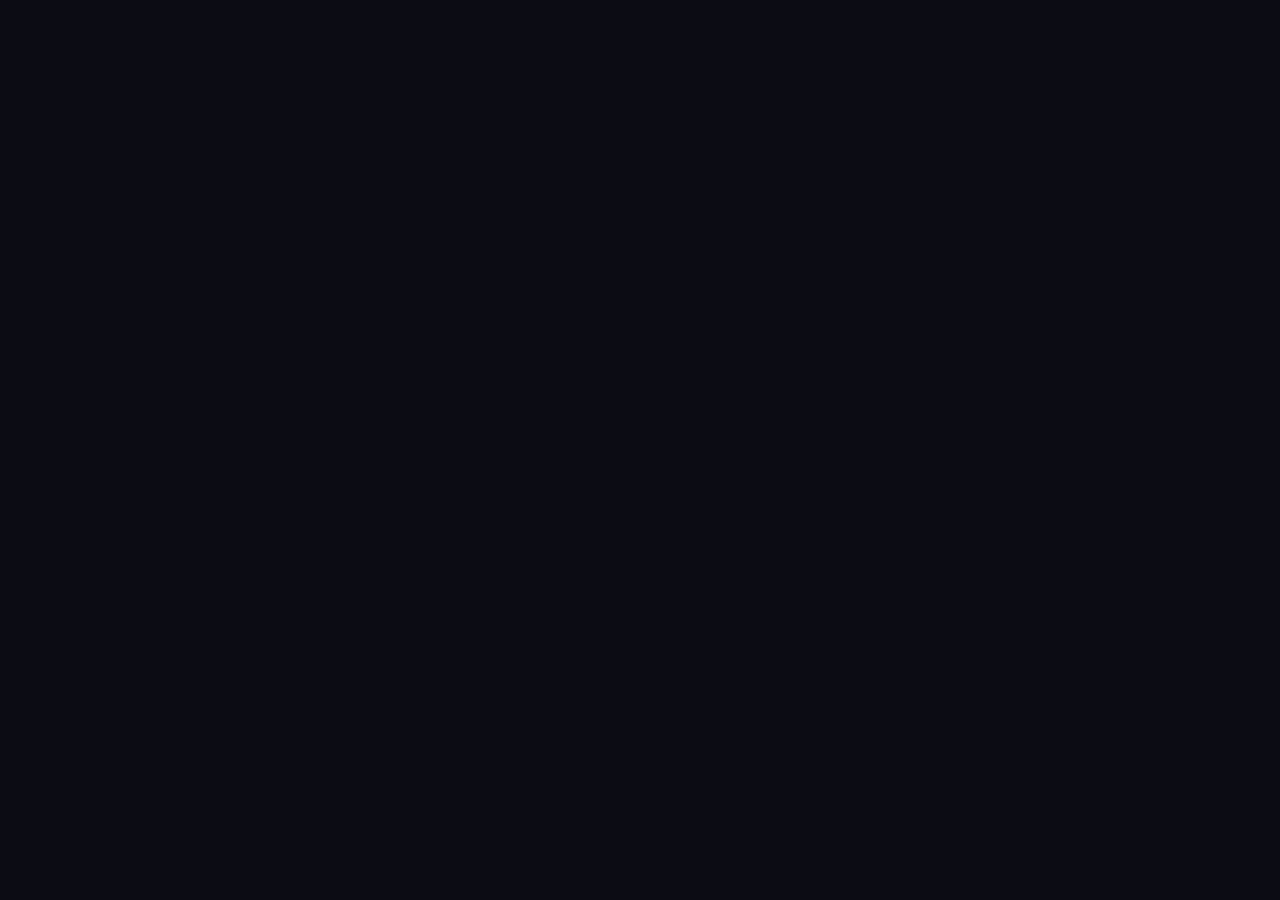
==== index.html @ c4c5adbf "update files on issue 1" ====
<!DOCTYPE html>
<html lang="en">
<head>
    <meta charset="UTF-8">
    <meta name="viewport" content="width=device-width, initial-scale=1.0">
    <link rel="stylesheet" href="styling.css">
    <link rel="stylesheet" href="https://cdnjs.cloudflare.com/ajax/libs/font-awesome/5.15.3/css/all.min.css">
    <link href="https://fonts.googleapis.com/css2?family=Playfair+Display:wght@600;700&family=Inter:wght@400;500;600&display=swap" rel="stylesheet">
    <title>Raghad Alluqmani — Home</title>
    <script src="js/nav.js" defer></script>
</head>

<body>
    <div class="transition">
      <div class="transition-row row-1">
        <div class="block"></div>
        <div class="block"></div>
        <div class="block"></div>
        <div class="block"></div>
        <div class="block"></div>
      </div>
      <div class="transition-row row-2">
        <div class="block"></div>
        <div class="block"></div>
        <div class="block"></div>
        <div class="block"></div>
        <div class="block"></div>
      </div>
    </div>

    <nav class="navbar1">
      <div class="container">
        <a href="index.html" class="brand">Raghad<span>.</span></a>

        <ul class="nav-menu1">
          <li><a class="nav-link active" href="index.html">Home</a></li>
          <li><a class="nav-link" href="About_me.html">About me</a></li>
          <li><a class="nav-link" href="Projects.html">Projects</a></li>
          <li><a class="nav-link" href="skills.html">Skills</a></li>
          <li>
            <a class="btn-nav-resume" href="back-up_files/acdemic_cv.pdf" target="_blank" rel="noopener">
              Resume <i class="fas fa-arrow-right"></i>
            </a>
          </li>
        </ul>

        <button class="hamburger" aria-label="Toggle menu">
          <span class="bar"></span><span class="bar"></span><span class="bar"></span>
        </button>
      </div>
    </nav>

    <div>
      <div class="wrapper2">
        <div class="left-half"></div>
        <div class="right-half"></div>
      </div>

      <main>
        <section class="header-container">
          <div class="content-text">
            <h1>Computer Scientist</h1>
            <h2>Raghad Alluqmani</h2>
            <p>
            Ambitious computer science student entering the tech world like it's a strategy game I plan to win.
  Glitches are the enemies I quietly eliminate for invisible achievement points.
            </p>
          </div>
          <a href="https://www.linkedin.com/in/raghad-alqmani-062a86299/"
             class="btn btn-secondary" target="_blank" rel="noopener">
            <i class="fab fa-linkedin-in"></i> Connect With Me on LinkedIn
          </a>
        </section>
      </main>
    </div>

    <script src="https://cdnjs.cloudflare.com/ajax/libs/gsap/3.12.5/gsap.min.js" defer></script>
    <script src="js/transition.js" defer></script>
    <script src="js/projects-slider.js" defer></script>
    <script src="js/effects.js" defer></script>
</body>
</html>
---- styling.css ----
/* ==================================================================
   styling.css – Complete Redesign
   Dark theme · Amber accent · Minimalist · Fully responsive
   ================================================================== */

/* ========== CSS Variables ========== */
:root {
  /* Dark palette */
  --bg-primary: #0c0c14;
  --bg-secondary: #14141f;
  --bg-elevated: #1c1c2e;
  --bg-card: #181825;

  /* Text */
  --text-primary: #f1f5f9;
  --text-secondary: #94a3b8;
  --text-muted: #64748b;

  /* Amber accent */
  --accent: #f59e0b;
  --accent-hover: #fbbf24;
  --accent-muted: rgba(245, 158, 11, 0.1);
  --accent-glow: rgba(245, 158, 11, 0.25);

  /* Borders */
  --border: rgba(255, 255, 255, 0.06);
  --border-hover: rgba(255, 255, 255, 0.12);

  /* Shadows */
  --shadow-sm: 0 1px 2px rgba(0, 0, 0, 0.5);
  --shadow: 0 4px 12px rgba(0, 0, 0, 0.4);
  --shadow-lg: 0 8px 32px rgba(0, 0, 0, 0.6);

  /* Radii */
  --radius: 8px;
  --radius-lg: 16px;
  --radius-full: 9999px;

  /* Typography */
  --font-body: 'Inter', system-ui, -apple-system, sans-serif;
  --font-heading: 'Playfair Display', serif;
  --font-mono: 'JetBrains Mono', 'Fira Code', monospace;

  /* Transitions */
  --ease: cubic-bezier(0.4, 0, 0.2, 1);
  --transition: 0.2s var(--ease);
  --transition-slow: 0.4s var(--ease);
}

/* ========== Reset & Base ========== */
*,
*::before,
*::after {
  margin: 0;
  padding: 0;
  box-sizing: border-box;
}

html {
  font-size: 16px;
  scroll-behavior: smooth;
  -webkit-text-size-adjust: 100%;
}

body {
  font-family: var(--font-body);
  background: var(--bg-primary);
  color: var(--text-primary);
  line-height: 1.7;
  min-height: 100vh;
  overflow-x: hidden;
  -webkit-font-smoothing: antialiased;
  -moz-osx-font-smoothing: grayscale;
}

img {
  max-width: 100%;
  height: auto;
  display: block;
}

a {
  text-decoration: none;
  color: inherit;
  transition: color var(--transition);
}

ul {
  list-style: none;
  padding: 0;
  margin: 0;
}

/* Selection */
::selection {
  background: var(--accent-muted);
  color: var(--accent);
}

/* ========== Typography ========== */
h1, h2, h3, h4, h5, h6 {
  font-family: var(--font-heading);
  color: var(--text-primary);
  letter-spacing: -0.02em;
  line-height: 1.25;
}

h1 { font-size: clamp(2rem, 5vw, 3.5rem); }
h2 { font-size: clamp(1.5rem, 3.5vw, 2.5rem); }
h3 { font-size: clamp(1.125rem, 2vw, 1.5rem); }

p {
  color: var(--text-secondary);
  margin-bottom: 1rem;
}

/* ========== Container ========== */
.container {
  width: 100%;
  max-width: 1200px;
  margin: 0 auto;
  padding: 0 1.5rem;
}

/* ========== Navbar ========== */
.navbar1 {
  position: sticky;
  top: 0;
  z-index: 1000;
  background: rgba(12, 12, 20, 0.85);
  backdrop-filter: blur(16px) saturate(1.2);
  -webkit-backdrop-filter: blur(16px) saturate(1.2);
  border-bottom: 1px solid var(--border);
  padding: 0;
  height: 64px;
  display: flex;
  align-items: center;
}

.navbar1 .container {
  display: flex;
  align-items: center;
  justify-content: space-between;
  gap: 1rem;
}

/* Brand */
.brand {
  font-family: var(--font-heading);
  font-size: 1.25rem;
  font-weight: 700;
  color: var(--text-primary);
  white-space: nowrap;
  flex-shrink: 0;
}

.brand span {
  color: var(--accent);
}

/* Nav links */
.nav-menu1 {
  display: flex;
  align-items: center;
  gap: 0.25rem;
}

.nav-link {
  font-family: var(--font-body);
  font-size: 0.9rem;
  font-weight: 500;
  color: var(--text-secondary);
  padding: 0.5rem 1rem;
  border-radius: var(--radius);
  transition: color var(--transition), background var(--transition);
  position: relative;
}

.nav-link:hover {
  color: var(--text-primary);
  background: rgba(255, 255, 255, 0.04);
}

.nav-link.active {
  color: var(--accent);
  background: var(--accent-muted);
}

/* Resume button in nav */
.btn-nav-resume {
  margin-left: 0.5rem;
  padding: 0.4rem 1rem;
  font-size: 0.8rem;
  font-weight: 600;
  background: var(--accent);
  color: #0c0c14 !important;
  border-radius: var(--radius-full);
  display: inline-flex;
  align-items: center;
  gap: 0.35rem;
  transition: background var(--transition), transform var(--transition);
}

.btn-nav-resume:hover {
  background: var(--accent-hover);
  transform: translateY(-1px);
}

.btn-nav-resume i {
  font-size: 0.7rem;
}

/* Hamburger */
.hamburger {
  display: none;
  flex-direction: column;
  justify-content: center;
  align-items: center;
  gap: 4px;
  width: 36px;
  height: 36px;
  background: transparent;
  border: 1px solid var(--border);
  border-radius: var(--radius);
  cursor: pointer;
  transition: background var(--transition), border-color var(--transition);
  flex-shrink: 0;
}

.hamburger:hover {
  background: rgba(255, 255, 255, 0.04);
  border-color: var(--border-hover);
}

.hamburger .bar {
  width: 18px;
  height: 2px;
  background: var(--text-primary);
  border-radius: 2px;
  transition: transform 0.25s var(--ease), opacity 0.2s var(--ease);
}

/* Hamburger open state */
.hamburger.open .bar:nth-child(1) {
  transform: translateY(6px) rotate(45deg);
}

.hamburger.open .bar:nth-child(2) {
  opacity: 0;
}

.hamburger.open .bar:nth-child(3) {
  transform: translateY(-6px) rotate(-45deg);
}

/* is-transitioning body class (from transition.js) */
body.is-transitioning .navbar1 {
  pointer-events: none;
  opacity: 0.5;
}

/* ========== Buttons ========== */
.btn {
  display: inline-flex;
  align-items: center;
  justify-content: center;
  gap: 0.5rem;
  padding: 0.65rem 1.5rem;
  font-family: var(--font-body);
  font-size: 0.85rem;
  font-weight: 600;
  border: none;
  border-radius: var(--radius);
  cursor: pointer;
  transition: background var(--transition), transform var(--transition), box-shadow var(--transition);
}

.btn:active {
  transform: scale(0.97);
}

.btn-primary {
  background: var(--accent);
  color: #0c0c14;
}

.btn-primary:hover {
  background: var(--accent-hover);
  box-shadow: 0 0 20px var(--accent-glow);
}

.btn-secondary {
  background: var(--bg-elevated);
  color: var(--text-primary);
  border: 1px solid var(--border);
}

.btn-secondary:hover {
  border-color: var(--text-secondary);
  background: var(--bg-card);
  transform: translateY(-2px);
}

.btn-secondary i {
  color: var(--accent);
}

.btn-ghost {
  background: transparent;
  color: var(--text-secondary);
  border: 1px solid var(--border);
}

.btn-ghost:hover {
  color: var(--text-primary);
  border-color: var(--border-hover);
}

/* ========== Hero / Header ========== */
.header-container {
  display: flex;
  flex-direction: column;
  align-items: center;
  justify-content: center;
  min-height: calc(100vh - 64px);
  padding: 4rem 1.5rem;
  text-align: center;
  position: relative;
}

.content-text {
  max-width: 720px;
  margin: 0 auto 2rem;
}

.content-text h1 {
  font-size: clamp(1.1rem, 1.8vw, 1.4rem);
  font-family: var(--font-body);
  font-weight: 500;
  text-transform: uppercase;
  letter-spacing: 0.15em;
  color: var(--accent);
  margin-bottom: 1rem;
}

.content-text h2 {
  font-size: clamp(2.5rem, 6vw, 4.5rem);
  font-family: var(--font-heading);
  line-height: 1.1;
  margin-bottom: 1.5rem;
  color: var(--text-primary);
}

.content-text p {
  font-size: clamp(1rem, 1.5vw, 1.2rem);
  line-height: 1.8;
  color: var(--text-secondary);
  max-width: 600px;
  margin: 0 auto;
}

/* Hero background split */
.wrapper2 {
  position: fixed;
  inset: 0;
  z-index: -1;
  display: flex;
}

/* ========== Wrappers (background helpers) ========== */
.wrapper {
  position: relative;
  width: 100%;
  height: 100vh;
  display: flex;
  justify-content: center;
  align-items: center;
}

.wrapper1 {
  position: fixed;
  inset: 0;
  z-index: -1;
  pointer-events: none;
}

.left-half {
  position: fixed;
  top: 0;
  left: 0;
  width: 50%;
  height: 100vh;
  z-index: -1;
  background: var(--bg-secondary);
}

.right-half {
  position: fixed;
  top: 0;
  right: 0;
  width: 50%;
  height: 100vh;
  z-index: -1;
  background: var(--bg-primary);
}

/* ========== Projects ========== */
.projects-header {
  padding: 2rem 1.5rem 0;
  text-align: center;
}

.projects-header h2 {
  font-family: var(--font-heading);
}

.projects-slider {
  position: relative;
  padding: 2.5rem 3.5rem;
  margin: 0 auto;
  max-width: 1100px;
}

.proj-viewport {
  overflow: hidden;
  -webkit-mask-image: linear-gradient(90deg, transparent 0, #000 48px, #000 calc(100% - 48px), transparent 100%);
  mask-image: linear-gradient(90deg, transparent 0, #000 48px, #000 calc(100% - 48px), transparent 100%);
}

.proj-track {
  display: grid;
  grid-auto-flow: column;
  grid-auto-columns: minmax(320px, 1fr);
  gap: 28px;
  transition: transform 0.4s var(--ease);
  will-change: transform;
}

/* Project card */
.project-card {
  display: flex;
  flex-direction: column;
  border-radius: var(--radius-lg);
  background: var(--bg-card);
  border: 1px solid var(--border);
  overflow: hidden;
  transition: transform var(--transition-slow), border-color var(--transition), box-shadow var(--transition-slow);
}

.project-card:hover {
  transform: translateY(-4px);
  border-color: var(--border-hover);
  box-shadow: var(--shadow-lg);
}

.project-img {
  aspect-ratio: 16 / 9;
  width: 100%;
  background-size: cover;
  background-position: center;
  border-bottom: 1px solid var(--border);
  transition: transform 0.5s var(--ease);
}

.project-card:hover .project-img {
  transform: scale(1.03);
}

.project-content {
  padding: 1.25rem 1.25rem 1.5rem;
  display: flex;
  flex-direction: column;
  gap: 0.5rem;
  flex: 1;
}

.project-content h3 {
  font-family: var(--font-body);
  font-weight: 600;
  font-size: 1.05rem;
  color: var(--text-primary);
  line-height: 1.3;
}

.project-sub {
  color: var(--text-secondary);
  font-size: 0.9rem;
  line-height: 1.6;
  margin: 0;
}

.project-links {
  display: flex;
  align-items: center;
  gap: 0.75rem;
  margin-top: auto;
  padding-top: 0.75rem;
}

.project-date {
  font-size: 0.8rem;
  font-weight: 500;
  color: var(--text-muted);
  margin-right: auto;
}

.project-links a {
  display: inline-flex;
  align-items: center;
  justify-content: center;
  width: 36px;
  height: 36px;
  border-radius: var(--radius);
  background: var(--bg-elevated);
  border: 1px solid var(--border);
  transition: background var(--transition), border-color var(--transition), transform var(--transition);
}

.project-links a:hover {
  background: var(--accent-muted);
  border-color: var(--accent);
  transform: translateY(-2px);
}

.project-links i {
  font-size: 1.1rem;
  color: var(--text-secondary);
  transition: color var(--transition);
}

.project-links a:hover i {
  color: var(--accent);
}

/* Slider arrows */
.proj-btn {
  position: absolute;
  top: 50%;
  transform: translateY(-50%);
  width: 44px;
  height: 44px;
  border-radius: 50%;
  border: 1px solid var(--border);
  background: var(--bg-card);
  color: var(--text-primary);
  font-size: 1.25rem;
  cursor: pointer;
  display: flex;
  align-items: center;
  justify-content: center;
  transition: background var(--transition), border-color var(--transition), transform 0.25s var(--ease), box-shadow var(--transition);
  z-index: 2;
}

.proj-btn:hover {
  background: var(--bg-elevated);
  border-color: var(--accent);
  box-shadow: 0 0 20px var(--accent-glow);
}

.proj-btn:disabled {
  opacity: 0.3;
  cursor: default;
  pointer-events: none;
}

.proj-btn.prev {
  left: 0.5rem;
}

.proj-btn.next {
  right: 0.5rem;
}

.proj-btn.prev:hover {
  transform: translateY(-50%) translateX(-3px);
}

.proj-btn.next:hover {
  transform: translateY(-50%) translateX(3px);
}

/* Slider dots */
.proj-dots {
  display: flex;
  justify-content: center;
  gap: 8px;
  margin-top: 1.5rem;
}

.proj-dots button {
  height: 4px;
  width: 24px;
  border-radius: 999px;
  border: none;
  background: var(--border);
  cursor: pointer;
  transition: width var(--transition), background var(--transition);
}

.proj-dots button.active {
  width: 40px;
  background: var(--accent);
}

/* Read more pill */
.read-more {
  display: inline-flex;
  align-items: center;
  background: var(--bg-elevated);
  color: var(--text-secondary);
  border: 1px solid var(--border);
  padding: 0.35rem 0.75rem;
  border-radius: var(--radius-full);
  font-size: 0.8rem;
  font-weight: 500;
  cursor: pointer;
  transition: background var(--transition), border-color var(--transition), color var(--transition);
}

.read-more:hover {
  background: var(--accent-muted);
  border-color: var(--accent);
  color: var(--accent);
}

/* ========== About Page ========== */
.about-wrapper {
  display: flex;
  flex-wrap: wrap;
  gap: 3rem;
  padding: 3rem 1.5rem;
  max-width: 1200px;
  margin: 0 auto;
}

.about-section {
  flex: 2;
  min-width: 300px;
}

.about-section h2 {
  font-style: italic;
  margin-bottom: 1.5rem;
  font-size: clamp(1.5rem, 3vw, 2rem);
}

.about-section p {
  font-size: 1.05rem;
  line-height: 1.8;
  color: var(--text-secondary);
  margin-bottom: 1.25rem;
}

.about-right {
  flex: 1.15;
  min-width: 300px;
  display: flex;
  flex-direction: column;
  gap: 1.5rem;
}

.education-box h2 {
  font-size: clamp(1.3rem, 2.5vw, 1.8rem);
  font-style: italic;
  margin-bottom: 1rem;
}

.education-card {
  background: var(--bg-card);
  border: 1px solid var(--border);
  border-radius: var(--radius-lg);
  padding: 1.25rem;
  display: grid;
  grid-template-columns: 1.35fr 1fr;
  gap: 0.5rem 1.5rem;
  transition: transform var(--transition), border-color var(--transition), box-shadow var(--transition);
}

.education-card:hover {
  transform: translateY(-2px);
  border-color: var(--border-hover);
  box-shadow: var(--shadow);
}

.edu-left {
  min-width: 0;
}

.edu-right {
  text-align: right;
  min-width: 0;
}

.edu-school {
  font-weight: 700;
  color: var(--text-primary);
}

.edu-location {
  font-weight: 600;
  color: var(--accent);
}

.edu-sub {
  font-style: italic;
  color: var(--text-secondary);
  font-size: 0.92rem;
}

/* Certifications */
.certifications-section {
  flex-basis: 100%;
  padding: 1rem 0 0;
}

.certifications-section h2 {
  font-style: italic;
  text-align: center;
  margin-bottom: 1.5rem;
}

.certifications-grid {
  display: grid;
  grid-template-columns: repeat(auto-fit, minmax(250px, 1fr));
  gap: 1rem;
}

.certification-card {
  background: var(--bg-card);
  border: 1px solid var(--border);
  border-radius: var(--radius-lg);
  padding: 1.25rem;
  display: flex;
  flex-direction: column;
  gap: 0.5rem;
  transition: border-color var(--transition), transform var(--transition), box-shadow var(--transition);
}

.certification-card:hover {
  border-color: var(--border-hover);
  transform: translateY(-2px);
  box-shadow: var(--shadow);
}

.certification-card span:first-child {
  font-weight: 600;
  color: var(--text-primary);
  line-height: 1.4;
  font-size: 0.95rem;
}

.certification-meta {
  display: flex;
  justify-content: space-between;
  flex-wrap: wrap;
  gap: 0.5rem;
  color: var(--text-muted);
  font-size: 0.82rem;
}

.certification-card a {
  display: inline-flex;
  align-items: center;
  gap: 0.35rem;
  font-size: 0.82rem;
  font-weight: 500;
  color: var(--accent);
  margin-top: 0.25rem;
}

.certification-card a::after {
  content: "→";
  transition: transform var(--transition);
}

.certification-card a:hover::after {
  transform: translateX(3px);
}

/* ========== Skills Page ========== */
.skills-container {
  max-width: 1100px;
  margin: 0 auto;
  padding: 3rem 1.5rem;
  text-align: center;
}

.skills-container h2 {
  font-family: var(--font-heading);
  margin-bottom: 0.5rem;
}

.skills-sub {
  color: var(--text-secondary);
  margin-bottom: 3rem;
  font-size: 0.95rem;
}

.skills-grid {
  display: grid;
  grid-template-columns: repeat(auto-fit, minmax(280px, 1fr));
  gap: 2rem;
}

.skill-category {
  background: var(--bg-card);
  border: 1px solid var(--border);
  border-radius: var(--radius-lg);
  padding: 1.5rem;
  transition: border-color var(--transition);
}

.skill-category:hover {
  border-color: var(--border-hover);
}

.skill-category h3 {
  font-family: var(--font-body);
  font-weight: 600;
  font-size: 1rem;
  text-transform: uppercase;
  letter-spacing: 0.05em;
  color: var(--text-muted);
  margin-bottom: 1.5rem;
  padding-bottom: 0.75rem;
  border-bottom: 1px solid var(--border);
}

.skill-item {
  margin: 1.25rem 0;
}

.skill-item:first-child {
  margin-top: 0;
}

.skill-item:last-child {
  margin-bottom: 0;
}

.progress-circle {
  position: relative;
  width: 100px;
  height: 100px;
  margin: 0 auto 0.75rem;
}

.progress-circle svg {
  transform: rotate(-90deg);
}

.progress-circle circle {
  fill: none;
  stroke-width: 10;
  stroke-linecap: round;
}

.progress-bg {
  stroke: rgba(255, 255, 255, 0.06);
}

.progress-value {
  stroke: var(--accent);
  stroke-dasharray: 283;
  stroke-dashoffset: calc(283 - (283 * var(--percent, 0)) / 100);
  transition: stroke-dashoffset 1s var(--ease);
}

.skill-icon {
  position: absolute;
  top: 50%;
  left: 50%;
  width: 40px;
  height: 40px;
  transform: translate(-50%, -50%);
  border-radius: 8px;
  object-fit: contain;
}

.skill-name {
  font-size: 0.9rem;
  font-weight: 500;
  color: var(--text-secondary);
}

/* ========== Contact ========== */
.contact-section {
  max-width: 800px;
  margin: 4rem auto;
  padding: 0 1.5rem;
}

.contact-title {
  font-family: var(--font-heading);
  text-align: center;
  margin-bottom: 0.5rem;
}

.contact-sub {
  text-align: center;
  color: var(--text-secondary);
  margin-bottom: 3rem;
  font-size: 0.95rem;
}

.contact-card {
  background: var(--bg-card);
  border: 1px solid var(--border);
  border-radius: var(--radius-lg);
  padding: 2rem;
}

.contact-grid {
  display: grid;
  grid-template-columns: 1fr 1fr;
  gap: 3rem;
}

.contact-form {
  display: grid;
  gap: 1.25rem;
}

.form-group {
  display: grid;
  gap: 0.4rem;
}

.form-group label {
  font-size: 0.85rem;
  font-weight: 500;
  color: var(--text-secondary);
}

.form-group input,
.form-group textarea {
  background: transparent;
  border: none;
  border-bottom: 2px solid var(--border);
  padding: 0.6rem 0.25rem;
  font-family: var(--font-body);
  font-size: 1rem;
  color: var(--text-primary);
  outline: none;
  transition: border-color var(--transition);
}

.form-group input:focus,
.form-group textarea:focus {
  border-bottom-color: var(--accent);
}

.form-group textarea {
  min-height: 80px;
  resize: vertical;
}

.send-btn {
  justify-self: start;
  padding: 0.75rem 2rem;
  border: none;
  background: var(--accent);
  color: #0c0c14;
  border-radius: var(--radius-full);
  font-weight: 600;
  font-size: 0.9rem;
  cursor: pointer;
  transition: background var(--transition), transform var(--transition), box-shadow var(--transition);
}

.send-btn:hover {
  background: var(--accent-hover);
  box-shadow: 0 0 20px var(--accent-glow);
}

.contact-info {
  display: grid;
  gap: 1.5rem;
}

.info-block h4 {
  font-family: var(--font-body);
  font-weight: 600;
  color: var(--text-primary);
  margin-bottom: 0.25rem;
  font-size: 0.9rem;
}

.info-block p {
  margin: 0;
  font-size: 0.9rem;
}

.info-block a {
  color: var(--accent);
}

/* Social icons in footer/contact */
.socials {
  display: flex;
  gap: 0.75rem;
  padding-top: 0.5rem;
}

.socials a {
  display: inline-flex;
  align-items: center;
  justify-content: center;
  width: 40px;
  height: 40px;
  border-radius: var(--radius);
  background: var(--bg-elevated);
  border: 1px solid var(--border);
  transition: background var(--transition), border-color var(--transition), transform var(--transition);
}

.socials a:hover {
  background: var(--accent-muted);
  border-color: var(--accent);
  transform: translateY(-2px);
}

.socials a img {
  width: 20px;
  height: 20px;
}

/* ========== Footer ========== */
#footer {
  border-top: 1px solid var(--border);
  padding: 2rem 1.5rem;
  text-align: center;
}

#footer .social {
  display: flex;
  justify-content: center;
  gap: 0.75rem;
  margin-bottom: 1rem;
}

#footer .social a {
  display: inline-flex;
  align-items: center;
  justify-content: center;
  width: 36px;
  height: 36px;
  border-radius: var(--radius);
  background: var(--bg-elevated);
  border: 1px solid var(--border);
  transition: background var(--transition), border-color var(--transition), transform var(--transition);
}

#footer .social a:hover {
  background: var(--accent-muted);
  border-color: var(--accent);
  transform: translateY(-2px);
}

#footer .social img {
  width: 18px;
  height: 18px;
}

#footer p {
  font-size: 0.8rem;
  color: var(--text-muted);
  margin: 0;
}

/* ========== Page Transitions ========== */
.transition {
  position: fixed;
  inset: 0;
  width: 100vw;
  height: 100vh;
  display: flex;
  flex-direction: column;
  z-index: 2000;
  pointer-events: none;
}

.transition-row {
  flex: 1;
  display: flex;
}

.block {
  flex: 1;
  background: var(--bg-primary);
  transform: scaleY(1);
  will-change: transform;
}

/* ========== Effects ========== */
.trail-dot {
  position: absolute;
  width: 6px;
  height: 6px;
  background: var(--accent);
  border-radius: 50%;
  pointer-events: none;
  z-index: 9999;
  animation: trailFadeOut 0.8s forwards;
}

@keyframes trailFadeOut {
  to {
    opacity: 0;
    transform: scale(0);
  }
}

/* ========== Responsive ========== */

/* Tablet / small desktop */
@media (max-width: 1024px) {
  .projects-slider {
    padding: 2rem 2rem;
  }

  .proj-viewport {
    -webkit-mask-image: none;
    mask-image: none;
  }

  .proj-track {
    grid-auto-columns: minmax(280px, 1fr);
  }

  .about-wrapper {
    gap: 2rem;
    padding: 2rem 1.5rem;
  }

  .contact-grid {
    gap: 2rem;
  }
}

/* Tablet portrait */
@media (max-width: 768px) {
  /* Nav becomes mobile */
  .hamburger {
    display: flex;
  }

  .nav-menu1 {
    position: fixed;
    top: 64px;
    left: 0;
    right: 0;
    background: rgba(12, 12, 20, 0.98);
    backdrop-filter: blur(16px);
    -webkit-backdrop-filter: blur(16px);
    border-bottom: 1px solid var(--border);
    flex-direction: column;
    padding: 0.75rem;
    gap: 0.25rem;
    transform: translateY(-120%);
    opacity: 0;
    transition: transform 0.3s var(--ease), opacity 0.3s var(--ease);
    pointer-events: none;
  }

  .nav-menu1.open {
    transform: translateY(0);
    opacity: 1;
    pointer-events: auto;
  }

  .nav-link {
    width: 100%;
    text-align: center;
    padding: 0.75rem 1rem;
  }

  .btn-nav-resume {
    width: 100%;
    justify-content: center;
    margin-left: 0;
    margin-top: 0.25rem;
  }

  /* Hero */
  .header-container {
    min-height: calc(100vh - 64px);
    padding: 3rem 1.25rem;
  }

  .content-text {
    max-width: 100%;
  }

  .content-text h2 {
    font-size: clamp(2rem, 8vw, 2.8rem);
  }

  /* Projects */
  .projects-slider {
    padding: 1.5rem 1rem;
  }

  .proj-track {
    grid-auto-columns: minmax(260px, 1fr);
    gap: 16px;
  }

  .proj-btn {
    width: 36px;
    height: 36px;
    font-size: 1rem;
  }

  .proj-btn.prev {
    left: 0.25rem;
  }

  .proj-btn.next {
    right: 0.25rem;
  }

  /* About */
  .about-wrapper {
    flex-direction: column;
    padding: 1.5rem 1rem;
  }

  .about-section,
  .about-right {
    min-width: 0;
  }

  .education-card {
    grid-template-columns: 1fr;
    gap: 0.25rem;
  }

  .edu-right {
    text-align: left;
  }

  /* Contact */
  .contact-grid {
    grid-template-columns: 1fr;
    gap: 2rem;
  }

  .contact-card {
    padding: 1.5rem;
  }

  .send-btn {
    width: 100%;
    justify-self: stretch;
  }

  /* Skills */
  .skills-grid {
    grid-template-columns: 1fr;
    gap: 1.25rem;
  }
}

/* Mobile small */
@media (max-width: 480px) {
  .container {
    padding: 0 1rem;
  }

  .projects-slider {
    padding: 1rem 0.75rem;
  }

  .proj-track {
    grid-auto-columns: 100%;
    gap: 12px;
  }

  .project-content {
    padding: 1rem;
  }

  .certifications-grid {
    grid-template-columns: 1fr;
  }
}

/* Hide skills HTML structure fixes — done via CSS only */
.skill-category > .skill:last-child {
  margin-bottom: 0;
}

/* Fix for skills layout where some divs are open */
.skill-category .skill-item:empty {
  display: none;
}

/* ========== Utility ========== */
.sr-only {
  position: absolute;
  width: 1px;
  height: 1px;
  padding: 0;
  margin: -1px;
  overflow: hidden;
  clip: rect(0, 0, 0, 0);
  border: 0;
}

.fade-in {
  animation: fadeIn 0.6s var(--ease) forwards;
}

@keyframes fadeIn {
  from {
    opacity: 0;
    transform: translateY(12px);
  }
  to {
    opacity: 1;
    transform: translateY(0);
  }
}
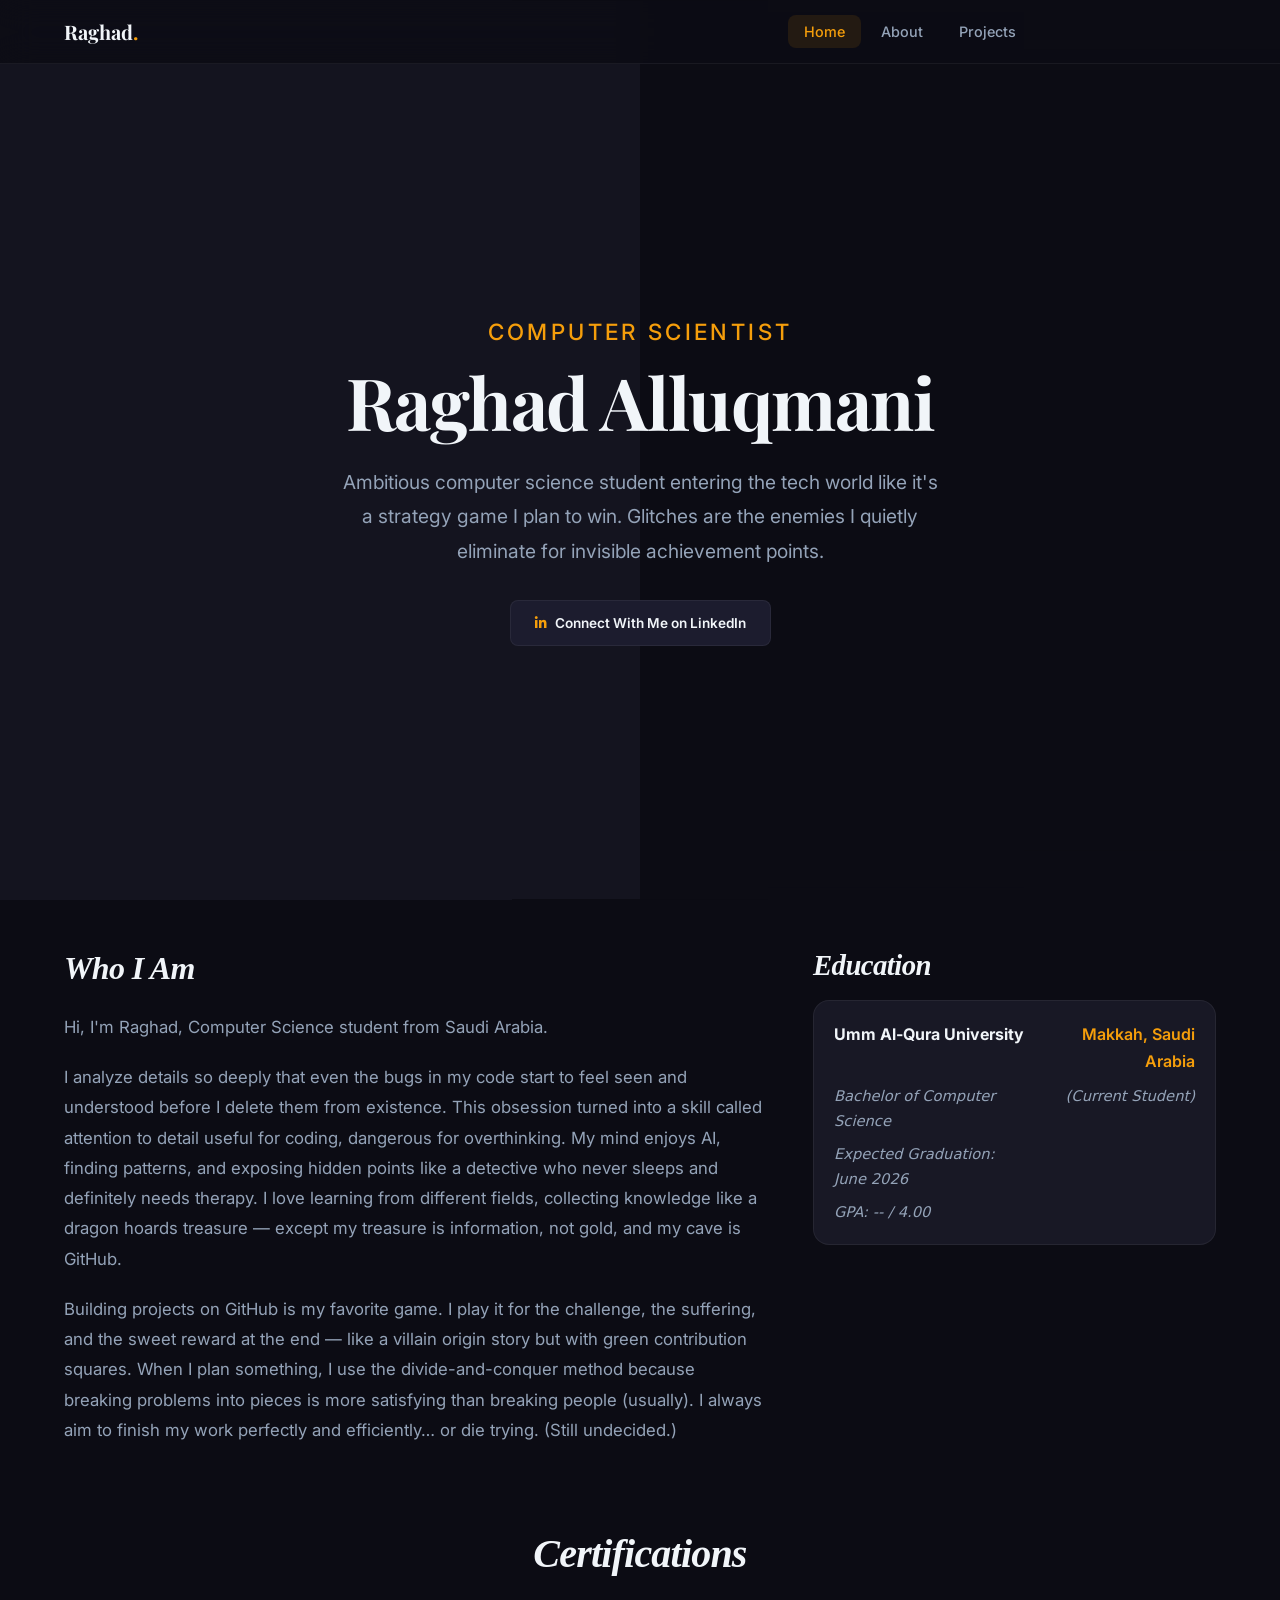
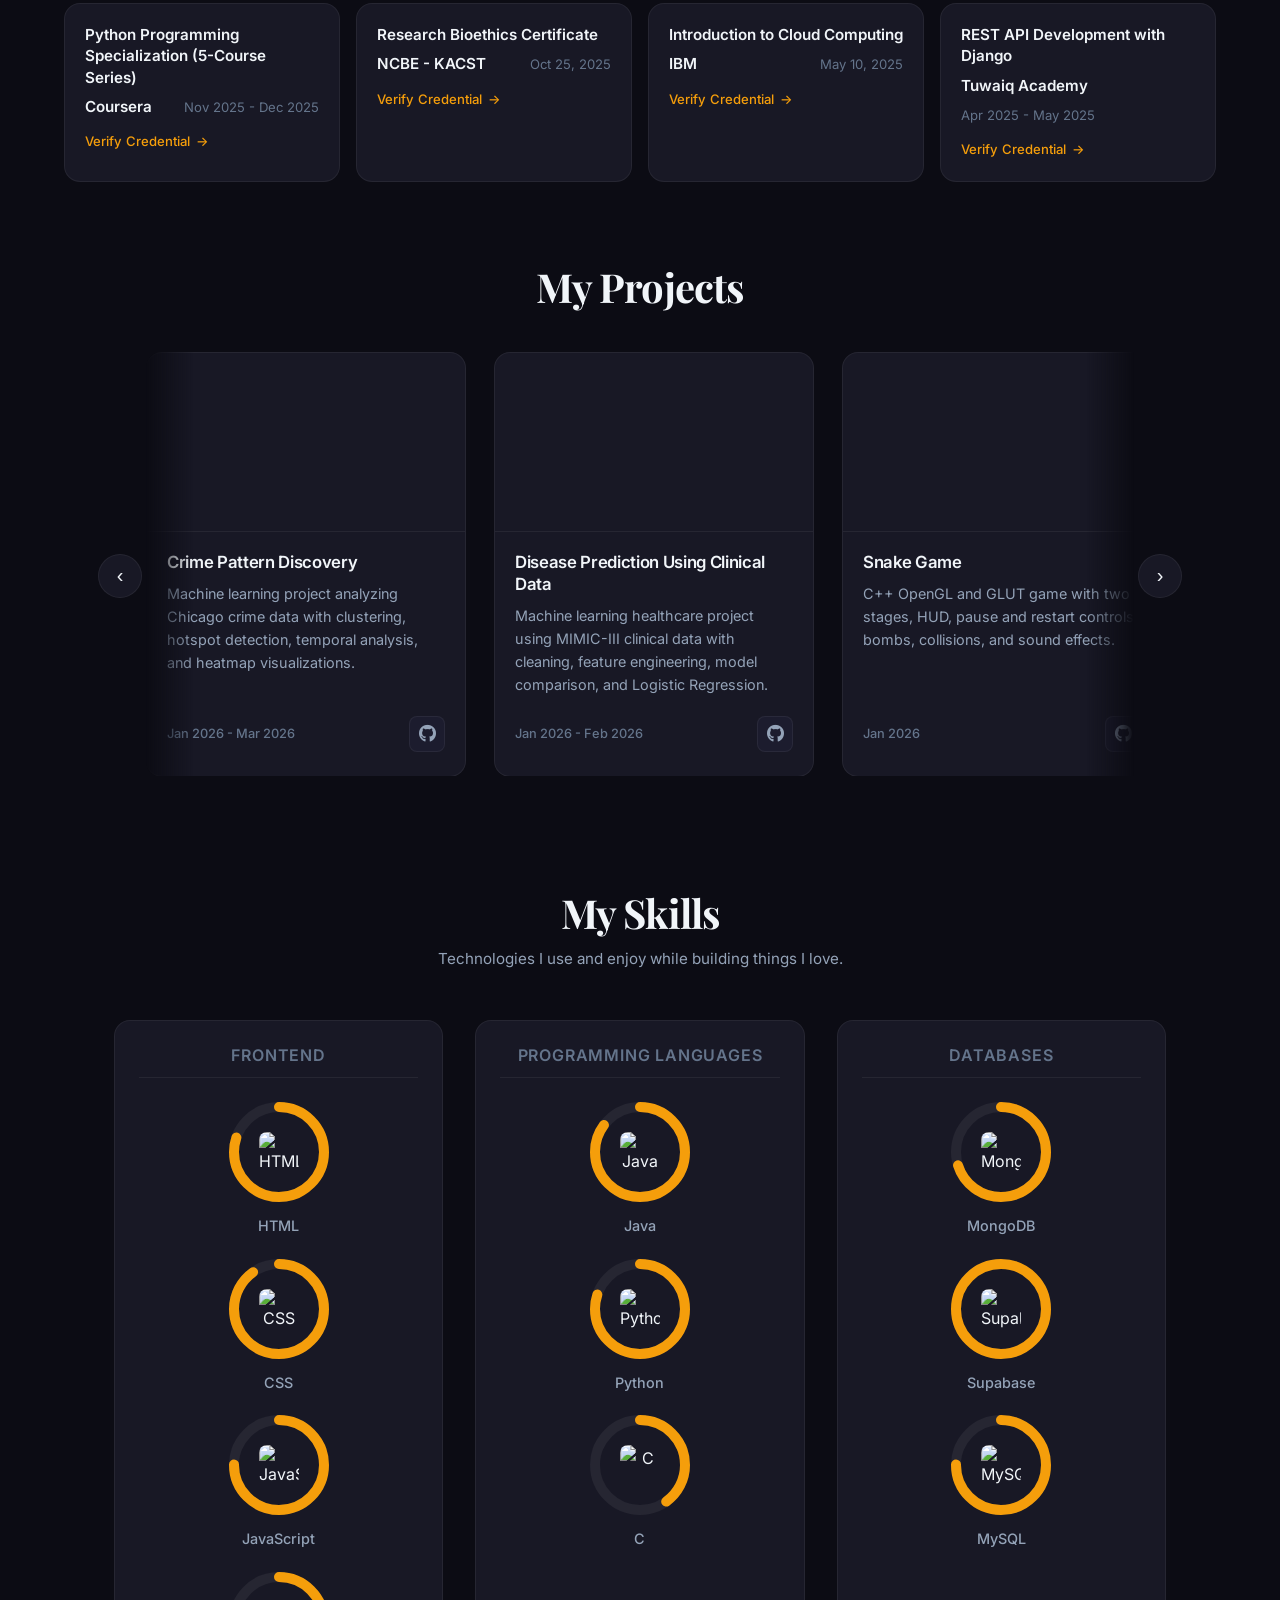
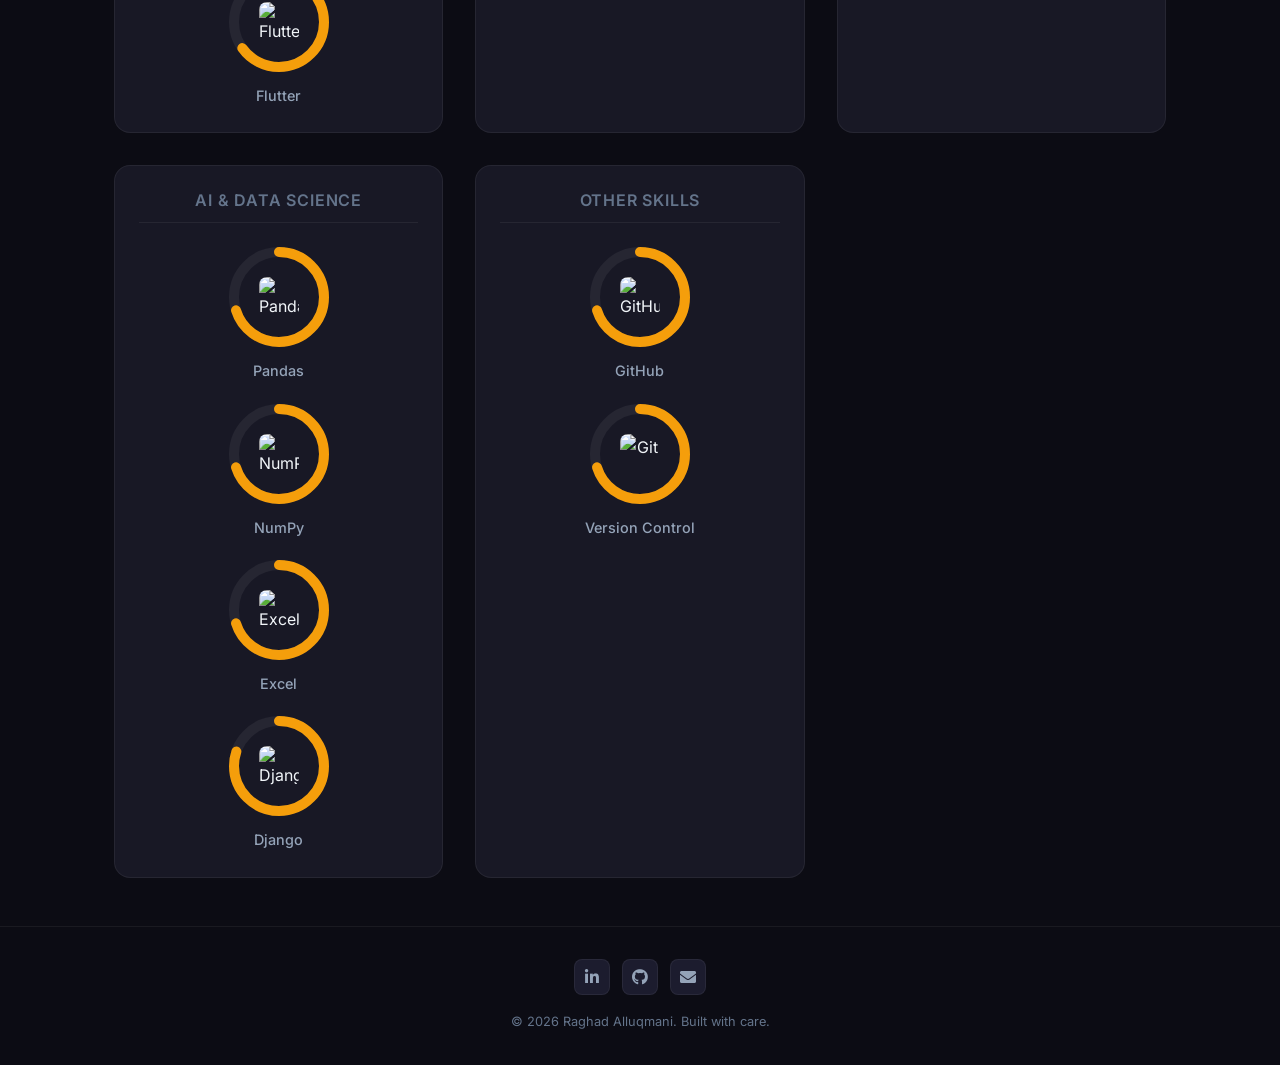
==== commit 15e68576: "Update transitions" ====
--- a/index.html
+++ b/index.html
@@ -6,11 +6,12 @@
     <link rel="stylesheet" href="styling.css">
     <link rel="stylesheet" href="https://cdnjs.cloudflare.com/ajax/libs/font-awesome/5.15.3/css/all.min.css">
     <link href="https://fonts.googleapis.com/css2?family=Playfair+Display:wght@600;700&family=Inter:wght@400;500;600&display=swap" rel="stylesheet">
-    <title>Raghad Alluqmani — Home</title>
+    <title>Raghad Alluqmani — Portfolio</title>
     <script src="js/nav.js" defer></script>
 </head>
 
 <body>
+    <!-- ===== Transition Overlay ===== -->
     <div class="transition">
       <div class="transition-row row-1">
         <div class="block"></div>
@@ -28,15 +29,16 @@
       </div>
     </div>
 
+    <!-- ===== Navbar ===== -->
     <nav class="navbar1">
       <div class="container">
-        <a href="index.html" class="brand">Raghad<span>.</span></a>
+        <a href="#home" class="brand">Raghad<span>.</span></a>
 
         <ul class="nav-menu1">
-          <li><a class="nav-link active" href="index.html">Home</a></li>
-          <li><a class="nav-link" href="About_me.html">About me</a></li>
-          <li><a class="nav-link" href="Projects.html">Projects</a></li>
-          <li><a class="nav-link" href="skills.html">Skills</a></li>
+          <li><a class="nav-link active" href="#home">Home</a></li>
+          <li><a class="nav-link" href="#about">About</a></li>
+          <li><a class="nav-link" href="#projects">Projects</a></li>
+          <li><a class="nav-link" href="#skills">Skills</a></li>
           <li>
             <a class="btn-nav-resume" href="back-up_files/acdemic_cv.pdf" target="_blank" rel="noopener">
               Resume <i class="fas fa-arrow-right"></i>
@@ -50,14 +52,15 @@
       </div>
     </nav>
 
-    <div>
+    <!-- ===== HOME / HERO ===== -->
+    <section id="home">
       <div class="wrapper2">
         <div class="left-half"></div>
         <div class="right-half"></div>
       </div>
 
       <main>
-        <section class="header-container">
+        <div class="header-container">
           <div class="content-text">
             <h1>Computer Scientist</h1>
             <h2>Raghad Alluqmani</h2>
@@ -70,10 +73,419 @@
              class="btn btn-secondary" target="_blank" rel="noopener">
             <i class="fab fa-linkedin-in"></i> Connect With Me on LinkedIn
           </a>
+        </div>
+      </main>
+    </section>
+
+    <!-- ===== ABOUT ===== -->
+    <section id="about">
+      <main>
+        <div class="about-wrapper">
+          <div class="about-section">
+            <h2>Who I Am</h2>
+            <p>Hi, I'm Raghad, Computer Science student from Saudi Arabia.</p>
+            <p>I analyze details so deeply that even the bugs in my code start to feel seen and understood before I delete them from existence. This obsession turned into a skill called attention to detail useful for coding, dangerous for overthinking. My mind enjoys AI, finding patterns, and exposing hidden points like a detective who never sleeps and definitely needs therapy. I love learning from different fields, collecting knowledge like a dragon hoards treasure — except my treasure is information, not gold, and my cave is GitHub.</p>
+            <p>Building projects on GitHub is my favorite game. I play it for the challenge, the suffering, and the sweet reward at the end — like a villain origin story but with green contribution squares. When I plan something, I use the divide-and-conquer method because breaking problems into pieces is more satisfying than breaking people (usually). I always aim to finish my work perfectly and efficiently… or die trying. (Still undecided.)</p>
+          </div>
+
+          <div class="about-right">
+            <div class="education-box">
+              <h2>Education</h2>
+              <div class="education-card">
+                <div class="edu-left edu-school">Umm Al-Qura University</div>
+                <div class="edu-right edu-location">Makkah, Saudi Arabia</div>
+                <div class="edu-left edu-sub">Bachelor of Computer Science</div>
+                <div class="edu-right edu-sub">(Current Student)</div>
+                <div class="edu-left edu-sub">Expected Graduation: June 2026</div>
+                <div class="edu-right edu-sub"></div>
+                <div class="edu-left edu-sub">GPA: -- / 4.00</div>
+              </div>
+            </div>
+          </div>
+
+          <div class="certifications-section">
+            <h2>Certifications</h2>
+            <div class="certifications-grid">
+              <article class="certification-card">
+                <span>Python Programming Specialization (5-Course Series)</span>
+                <div class="certification-meta">
+                  <span>Coursera</span>
+                  <time datetime="2025-11">Nov 2025 - Dec 2025</time>
+                </div>
+                <a href="https://coursera.org/share/d4c4a16fa9141b4c5a7bb4c2ea6e2573" target="_blank" rel="noopener">Verify Credential</a>
+              </article>
+              <article class="certification-card">
+                <span>Research Bioethics Certificate</span>
+                <div class="certification-meta">
+                  <span>NCBE - KACST</span>
+                  <time datetime="2025-10-25">Oct 25, 2025</time>
+                </div>
+                <a href="https://drive.google.com/file/d/12Zk4ViXN3cyTiwY6vf5oWvcFVCB-Wzgf/view" target="_blank" rel="noopener">Verify Credential</a>
+              </article>
+              <article class="certification-card">
+                <span>Introduction to Cloud Computing</span>
+                <div class="certification-meta">
+                  <span>IBM</span>
+                  <time datetime="2025-05-10">May 10, 2025</time>
+                </div>
+                <a href="https://coursera.org/share/b1e691c181bb66d9dc1e9d76931c049c" target="_blank" rel="noopener">Verify Credential</a>
+              </article>
+              <article class="certification-card">
+                <span>REST API Development with Django</span>
+                <div class="certification-meta">
+                  <span>Tuwaiq Academy</span>
+                  <time datetime="2025-04">Apr 2025 - May 2025</time>
+                </div>
+                <a href="https://drive.google.com/file/d/1jxPU6psc-9TllHxdFhBuFb8OxfF5qiG3/view" target="_blank" rel="noopener">Verify Credential</a>
+              </article>
+            </div>
+          </div>
+        </div>
+      </main>
+    </section>
+
+    <!-- ===== PROJECTS ===== -->
+    <section id="projects">
+      <div class="wrapper1">
+        <div class="left-half"></div>
+        <div class="right-half"></div>
+      </div>
+
+      <main>
+        <div class="projects-header">
+          <h2>My Projects</h2>
+        </div>
+
+        <section class="projects-slider">
+          <h2 class="sr-only">Projects</h2>
+
+          <button class="proj-btn prev" aria-label="Previous">‹</button>
+
+          <div class="proj-viewport">
+            <div class="proj-track">
+              <article class="project-card">
+                <div class="project-img" style="background-image:url('Photos/ai.jpg');"></div>
+                <div class="project-content">
+                  <h3>Crime Pattern Discovery</h3>
+                  <p class="project-sub">Machine learning project analyzing Chicago crime data with clustering, hotspot detection, temporal analysis, and heatmap visualizations.</p>
+                  <div class="project-links">
+                    <span class="project-date">Jan 2026 - Mar 2026</span>
+                    <a href="https://github.com/RaghadAi0981/Crime_Pattern_Discovery" target="_blank" rel="noopener"><i class="fab fa-github"></i></a>
+                  </div>
+                </div>
+              </article>
+              <article class="project-card">
+                <div class="project-img" style="background-image:url('Photos/ai.jpg');"></div>
+                <div class="project-content">
+                  <h3>Disease Prediction Using Clinical Data</h3>
+                  <p class="project-sub">Machine learning healthcare project using MIMIC-III clinical data with cleaning, feature engineering, model comparison, and Logistic Regression.</p>
+                  <div class="project-links">
+                    <span class="project-date">Jan 2026 - Feb 2026</span>
+                    <a href="https://github.com/RaghadAi0981/Disease_Prediction_Using_Clinical_Data" target="_blank" rel="noopener"><i class="fab fa-github"></i></a>
+                  </div>
+                </div>
+              </article>
+              <article class="project-card">
+                <div class="project-img" style="background-image:url('Photos/snake.png');"></div>
+                <div class="project-content">
+                  <h3>Snake Game</h3>
+                  <p class="project-sub">C++ OpenGL and GLUT game with two stages, HUD, pause and restart controls, bombs, collisions, and sound effects.</p>
+                  <div class="project-links">
+                    <span class="project-date">Jan 2026</span>
+                    <a href="https://github.com/RaghadAi0981/Snake_Game" target="_blank" rel="noopener"><i class="fab fa-github"></i></a>
+                  </div>
+                </div>
+              </article>
+              <article class="project-card">
+                <div class="project-img" style="background-image:url('Photos/python.png');"></div>
+                <div class="project-content">
+                  <h3>Python Data Projects</h3>
+                  <p class="project-sub">Data science projects including Amazon web scraping, GDP dataset cleaning, and Spam vs Ham email classification.</p>
+                  <div class="project-links">
+                    <span class="project-date">Nov 2024 - Jan 2026</span>
+                    <a href="https://github.com/RaghadAi1/Python_Projects_DataScience" target="_blank" rel="noopener"><i class="fab fa-github"></i></a>
+                  </div>
+                </div>
+              </article>
+              <article class="project-card">
+                <div class="project-img" style="background-image:url('Photos/arduino.webp');"></div>
+                <div class="project-content">
+                  <h3>Arduino Sensor Projects</h3>
+                  <p class="project-sub">Built water level and ultrasonic distance detection systems with Arduino Uno, sensors, LEDs, and buzzer alerts for real-time monitoring.</p>
+                  <div class="project-links">
+                    <span class="project-date">Dec 2025 - Jan 2026</span>
+                    <a href="https://github.com/RaghadAi0981/Arduino_projects" target="_blank" rel="noopener"><i class="fab fa-github"></i></a>
+                  </div>
+                </div>
+              </article>
+              <article class="project-card">
+                <div class="project-img" style="background-image:url('Photos/ai.jpg');"></div>
+                <div class="project-content">
+                  <h3>Amazon Fine Food Reviews Sentiment Analysis</h3>
+                  <p class="project-sub">NLP project using TF-IDF and Logistic Regression to classify Amazon food reviews, achieving 85.6% test accuracy.</p>
+                  <div class="project-links">
+                    <span class="project-date">Dec 2025</span>
+                    <a href="https://github.com/RaghadAi0981/Amazon-Fine-Food-Reviews-NLP" target="_blank" rel="noopener"><i class="fab fa-github"></i></a>
+                  </div>
+                </div>
+              </article>
+              <article class="project-card">
+                <div class="project-img" style="background-image:url('Photos/flutter.png');"></div>
+                <div class="project-content">
+                  <h3>Real Estate Website</h3>
+                  <p class="project-sub">Bilingual real estate web application with interactive property search and map-based visualization using Leaflet and OpenStreetMap.</p>
+                  <div class="project-links">
+                    <span class="project-date">Aug 2025 - Oct 2025</span>
+                    <a href="https://github.com/RaghadAi0981/Property_Management" target="_blank" rel="noopener"><i class="fab fa-github"></i></a>
+                  </div>
+                </div>
+              </article>
+              <article class="project-card">
+                <div class="project-img" style="background-image:url('Photos/masaar.png');"></div>
+                <div class="project-content">
+                  <h3>Masaar Ride-Sharing App</h3>
+                  <p class="project-sub">Full-stack Flutter app for ride booking and driver tracking with Google Maps navigation and payment integration.</p>
+                  <div class="project-links">
+                    <span class="project-date">Jun 2025 - Jul 2025</span>
+                    <a href="https://github.com/RaghadAi0981/PROJECT-1-Masaar" target="_blank" rel="noopener"><span class="read-more">Read more</span></a>
+                  </div>
+                </div>
+              </article>
+              <article class="project-card">
+                <div class="project-img" style="background-image:url('Photos/Django.png');"></div>
+                <div class="project-content">
+                  <h3>Django Project</h3>
+                  <p class="project-sub">BlogWebsite, Admin page</p>
+                  <div class="project-links">
+                    <span class="project-date">Apr 2025 - May 2025</span>
+                    <a href="https://github.com/RaghadAi1/BlogWebsite_Django" target="_blank" rel="noopener"><i class="fab fa-github"></i></a>
+                  </div>
+                </div>
+              </article>
+              <article class="project-card">
+                <div class="project-img" style="background-image:url('Photos/figma.png');"></div>
+                <div class="project-content">
+                  <h3>Planetary Journey: Interstellar Adventure</h3>
+                  <p class="project-sub">Figma UI design for the NASA Exoplanet Exploration challenge with responsive layouts for exoplanet data.</p>
+                  <div class="project-links">
+                    <span class="project-date">Oct 2024</span>
+                    <a href="https://www.figma.com/proto/t3bvh3RqVXcOJl1KVTmhsd/Ui%2FUx?node-id=205-2&t=gghcW3mC4RGADat2-1&scaling=contain&content-scaling=fixed" target="_blank" rel="noopener"><i class="fab fa-github"></i></a>
+                  </div>
+                </div>
+              </article>
+              <article class="project-card">
+                <div class="project-img" style="background-image:url('Photos/software-engineering-banner2400.png');"></div>
+                <div class="project-content">
+                  <h3>Book Inventory System</h3>
+                  <p class="project-sub">Software system documentation project for managing outdated or damaged books.</p>
+                  <div class="project-links">
+                    <span class="project-date">Jan 2024 - Feb 2024</span>
+                    <a href="https://github.com/RaghadAi1/Software-" target="_blank" rel="noopener"><i class="fab fa-github"></i></a>
+                  </div>
+                </div>
+              </article>
+              <article class="project-card">
+                <div class="project-img" style="background-image:url('Photos/news.png');"></div>
+                <div class="project-content">
+                  <h3>News Center</h3>
+                  <p class="project-sub">UI/UX</p>
+                  <div class="project-links">
+                    <span class="project-date">Nov 2023</span>
+                    <a href="https://www.figma.com/proto/qkgPRr0hVaX77jUqNyl7T8/news-center?node-id=103-769&p=f&t=5IhQFw52lDOX5fHK-1&scaling=min-zoom&content-scaling=fixed&page-id=0%3A1" target="_blank" rel="noopener">
+                      <span class="read-more">Read more</span>
+                    </a>
+                  </div>
+                </div>
+              </article>
+              <article class="project-card">
+                <div class="project-img" style="background-image:url('Photos/mysql2.png');"></div>
+                <div class="project-content">
+                  <h3>Blood Donation Management System</h3>
+                  <p class="project-sub">Database system project focused on relational design for blood donation records and hospital donor management.</p>
+                  <div class="project-links">
+                    <span class="project-date">Aug 2023 - Dec 2023</span>
+                    <a href="https://github.com/RaghadAi1/Blood-Donation-Management-System" target="_blank" rel="noopener"><i class="fab fa-github"></i></a>
+                  </div>
+                </div>
+              </article>
+            </div>
+          </div>
+
+          <button class="proj-btn next" aria-label="Next">›</button>
+
+          <div class="proj-dots" aria-hidden="true"></div>
         </section>
       </main>
-    </div>
-
+    </section>
+
+    <!-- ===== SKILLS ===== -->
+    <section id="skills">
+      <main>
+        <div class="skills-container">
+          <h2>My Skills</h2>
+          <p class="skills-sub">Technologies I use and enjoy while building things I love.</p>
+
+          <div class="skills-grid">
+            <!-- Frontend -->
+            <div class="skill-category">
+              <h3>Frontend</h3>
+              <div class="skill-item">
+                <div class="progress-circle" style="--percent:80">
+                  <svg width="100" height="100"><circle class="progress-bg" cx="50" cy="50" r="45"></circle><circle class="progress-value" cx="50" cy="50" r="45"></circle></svg>
+                  <img src="Photos/html.png" alt="HTML" class="skill-icon">
+                </div>
+                <div class="skill-name">HTML</div>
+              </div>
+              <div class="skill-item">
+                <div class="progress-circle" style="--percent:90">
+                  <svg width="100" height="100"><circle class="progress-bg" cx="50" cy="50" r="45"></circle><circle class="progress-value" cx="50" cy="50" r="45"></circle></svg>
+                  <img src="Photos/css.png" alt="CSS" class="skill-icon">
+                </div>
+                <div class="skill-name">CSS</div>
+              </div>
+              <div class="skill-item">
+                <div class="progress-circle" style="--percent:75">
+                  <svg width="100" height="100"><circle class="progress-bg" cx="50" cy="50" r="45"></circle><circle class="progress-value" cx="50" cy="50" r="45"></circle></svg>
+                  <img src="Photos/javascript.png" alt="JavaScript" class="skill-icon">
+                </div>
+                <div class="skill-name">JavaScript</div>
+              </div>
+              <div class="skill-item">
+                <div class="progress-circle" style="--percent:65">
+                  <svg width="100" height="100"><circle class="progress-bg" cx="50" cy="50" r="45"></circle><circle class="progress-value" cx="50" cy="50" r="45"></circle></svg>
+                  <img src="Photos/flutter.png" alt="Flutter" class="skill-icon">
+                </div>
+                <div class="skill-name">Flutter</div>
+              </div>
+            </div>
+
+            <!-- Programming Languages -->
+            <div class="skill-category">
+              <h3>Programming Languages</h3>
+              <div class="skill-item">
+                <div class="progress-circle" style="--percent:85">
+                  <svg width="100" height="100"><circle class="progress-bg" cx="50" cy="50" r="45"></circle><circle class="progress-value" cx="50" cy="50" r="45"></circle></svg>
+                  <img src="Photos/java.png" alt="Java" class="skill-icon">
+                </div>
+                <div class="skill-name">Java</div>
+              </div>
+              <div class="skill-item">
+                <div class="progress-circle" style="--percent:80">
+                  <svg width="100" height="100"><circle class="progress-bg" cx="50" cy="50" r="45"></circle><circle class="progress-value" cx="50" cy="50" r="45"></circle></svg>
+                  <img src="Photos/python.png" alt="Python" class="skill-icon">
+                </div>
+                <div class="skill-name">Python</div>
+              </div>
+              <div class="skill-item">
+                <div class="progress-circle" style="--percent:40">
+                  <svg width="100" height="100"><circle class="progress-bg" cx="50" cy="50" r="45"></circle><circle class="progress-value" cx="50" cy="50" r="45"></circle></svg>
+                  <img src="Photos/C.png" alt="C" class="skill-icon">
+                </div>
+                <div class="skill-name">C</div>
+              </div>
+            </div>
+
+            <!-- Databases -->
+            <div class="skill-category">
+              <h3>Databases</h3>
+              <div class="skill-item">
+                <div class="progress-circle" style="--percent:70">
+                  <svg width="100" height="100"><circle class="progress-bg" cx="50" cy="50" r="45"></circle><circle class="progress-value" cx="50" cy="50" r="45"></circle></svg>
+                  <img src="Photos/mongodb.png" alt="MongoDB" class="skill-icon">
+                </div>
+                <div class="skill-name">MongoDB</div>
+              </div>
+              <div class="skill-item">
+                <div class="progress-circle" style="--percent:100">
+                  <svg width="100" height="100"><circle class="progress-bg" cx="50" cy="50" r="45"></circle><circle class="progress-value" cx="50" cy="50" r="45"></circle></svg>
+                  <img src="Photos/supabse.jpg" alt="Supabase" class="skill-icon">
+                </div>
+                <div class="skill-name">Supabase</div>
+              </div>
+              <div class="skill-item">
+                <div class="progress-circle" style="--percent:75">
+                  <svg width="100" height="100"><circle class="progress-bg" cx="50" cy="50" r="45"></circle><circle class="progress-value" cx="50" cy="50" r="45"></circle></svg>
+                  <img src="Photos/mysql.png" alt="MySQL" class="skill-icon">
+                </div>
+                <div class="skill-name">MySQL</div>
+              </div>
+            </div>
+
+            <!-- AI & Data Science -->
+            <div class="skill-category">
+              <h3>AI & Data Science</h3>
+              <div class="skill-item">
+                <div class="progress-circle" style="--percent:70">
+                  <svg width="100" height="100"><circle class="progress-bg" cx="50" cy="50" r="45"></circle><circle class="progress-value" cx="50" cy="50" r="45"></circle></svg>
+                  <img src="Photos/pandas.png" alt="Pandas" class="skill-icon">
+                </div>
+                <div class="skill-name">Pandas</div>
+              </div>
+              <div class="skill-item">
+                <div class="progress-circle" style="--percent:70">
+                  <svg width="100" height="100"><circle class="progress-bg" cx="50" cy="50" r="45"></circle><circle class="progress-value" cx="50" cy="50" r="45"></circle></svg>
+                  <img src="Photos/NumPy.png" alt="NumPy" class="skill-icon">
+                </div>
+                <div class="skill-name">NumPy</div>
+              </div>
+              <div class="skill-item">
+                <div class="progress-circle" style="--percent:70">
+                  <svg width="100" height="100"><circle class="progress-bg" cx="50" cy="50" r="45"></circle><circle class="progress-value" cx="50" cy="50" r="45"></circle></svg>
+                  <img src="Photos/Excel.png" alt="Excel" class="skill-icon">
+                </div>
+                <div class="skill-name">Excel</div>
+              </div>
+              <div class="skill-item">
+                <div class="progress-circle" style="--percent:80">
+                  <svg width="100" height="100"><circle class="progress-bg" cx="50" cy="50" r="45"></circle><circle class="progress-value" cx="50" cy="50" r="45"></circle></svg>
+                  <img src="Photos/Django.png" alt="Django" class="skill-icon">
+                </div>
+                <div class="skill-name">Django</div>
+              </div>
+            </div>
+
+            <!-- Other skills -->
+            <div class="skill-category">
+              <h3>Other Skills</h3>
+              <div class="skill-item">
+                <div class="progress-circle" style="--percent:70">
+                  <svg width="100" height="100"><circle class="progress-bg" cx="50" cy="50" r="45"></circle><circle class="progress-value" cx="50" cy="50" r="45"></circle></svg>
+                  <img src="Photos/github.png" alt="GitHub" class="skill-icon">
+                </div>
+                <div class="skill-name">GitHub</div>
+              </div>
+              <div class="skill-item">
+                <div class="progress-circle" style="--percent:70">
+                  <svg width="100" height="100"><circle class="progress-bg" cx="50" cy="50" r="45"></circle><circle class="progress-value" cx="50" cy="50" r="45"></circle></svg>
+                  <img src="Photos/git.png" alt="Git" class="skill-icon">
+                </div>
+                <div class="skill-name">Version Control</div>
+              </div>
+            </div>
+          </div>
+        </div>
+      </main>
+    </section>
+
+    <!-- ===== Footer ===== -->
+    <footer id="footer">
+      <div class="container">
+        <div class="social">
+          <a href="https://www.linkedin.com/in/raghad-alqmani-062a86299/" target="_blank" rel="noopener" aria-label="LinkedIn">
+            <i class="fab fa-linkedin-in" style="color:var(--text-secondary); font-size:1rem;"></i>
+          </a>
+          <a href="https://github.com/RaghadAi1" target="_blank" rel="noopener" aria-label="GitHub">
+            <i class="fab fa-github" style="color:var(--text-secondary); font-size:1rem;"></i>
+          </a>
+          <a href="mailto:raghad@example.com" aria-label="Email">
+            <i class="fas fa-envelope" style="color:var(--text-secondary); font-size:1rem;"></i>
+          </a>
+        </div>
+        <p>&copy; 2026 Raghad Alluqmani. Built with care.</p>
+      </div>
+    </footer>
+
+    <!-- ===== Scripts ===== -->
     <script src="https://cdnjs.cloudflare.com/ajax/libs/gsap/3.12.5/gsap.min.js" defer></script>
     <script src="js/transition.js" defer></script>
     <script src="js/projects-slider.js" defer></script>
--- a/styling.css
+++ b/styling.css
@@ -1084,6 +1084,14 @@
 .transition-row {
   flex: 1;
   display: flex;
+}
+
+.transition-row.row-1 .block {
+  transform-origin: top;
+}
+
+.transition-row.row-2 .block {
+  transform-origin: bottom;
 }
 
 .block {
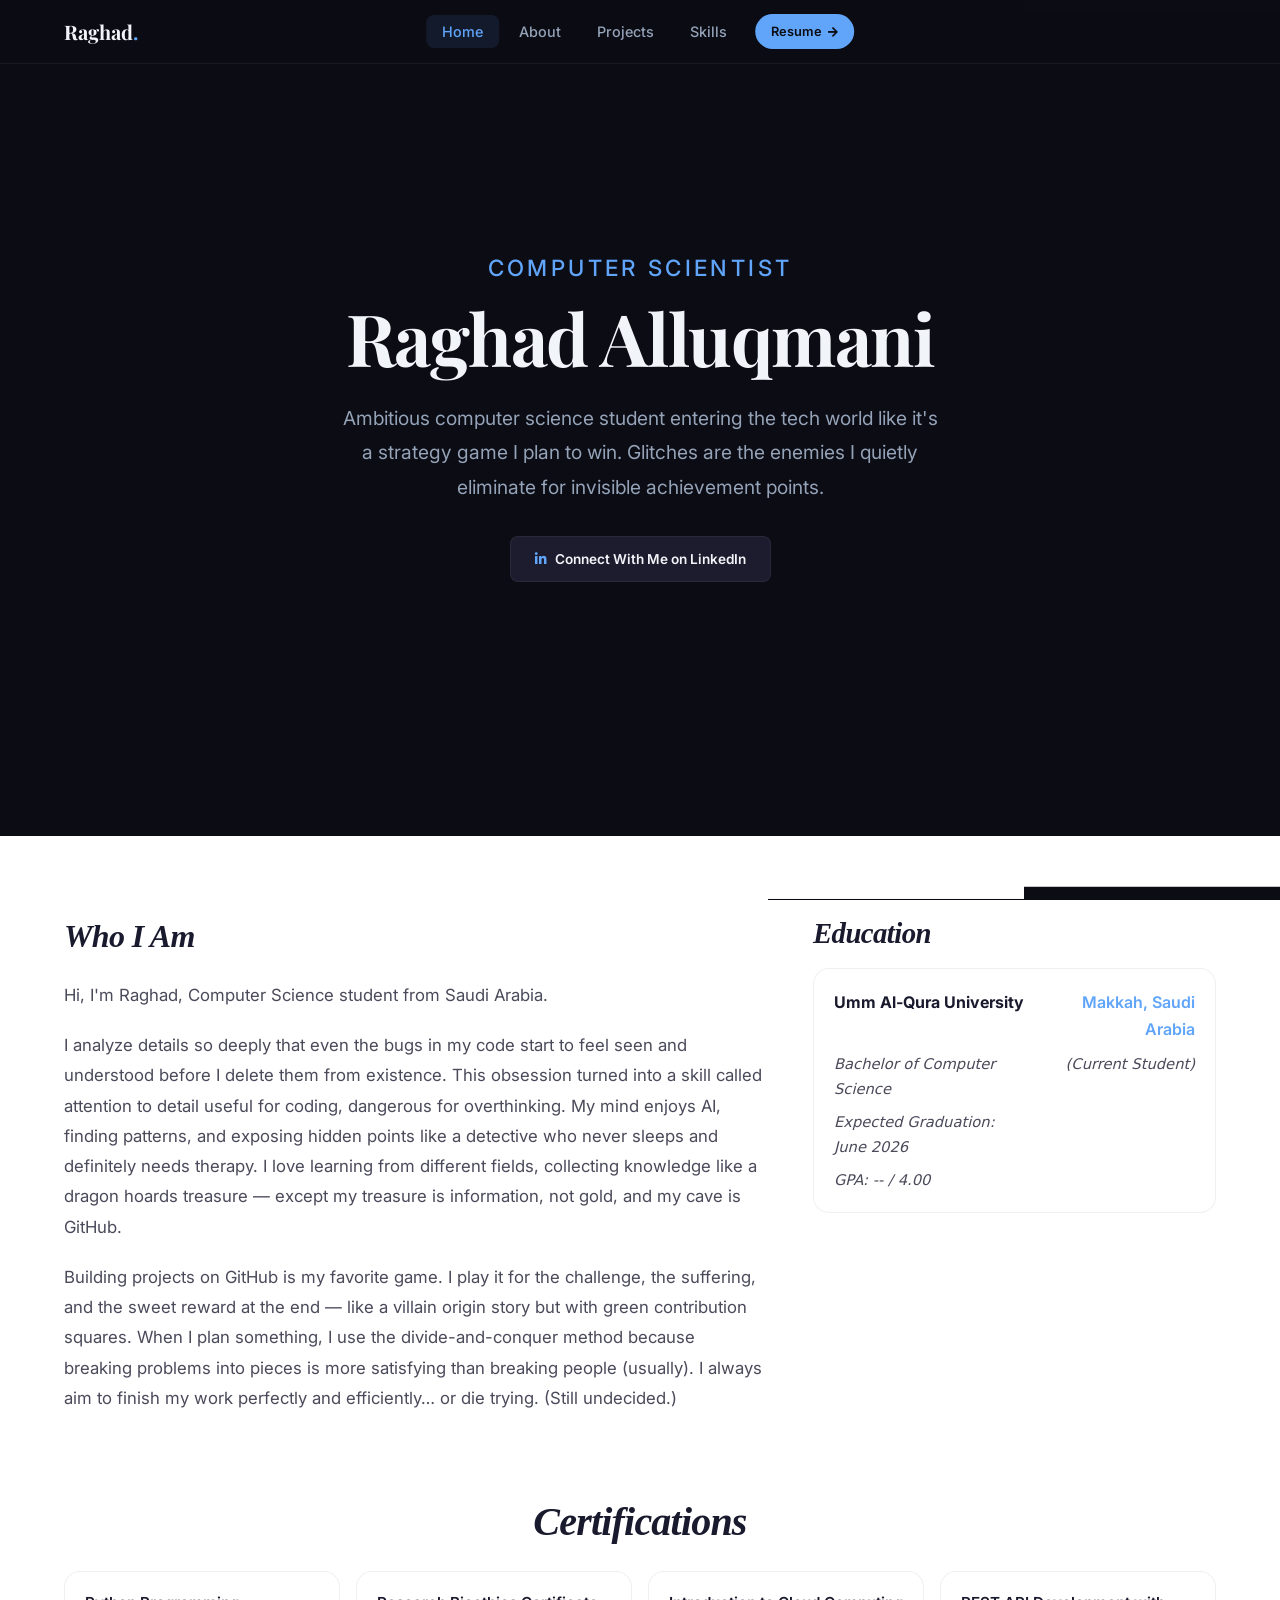
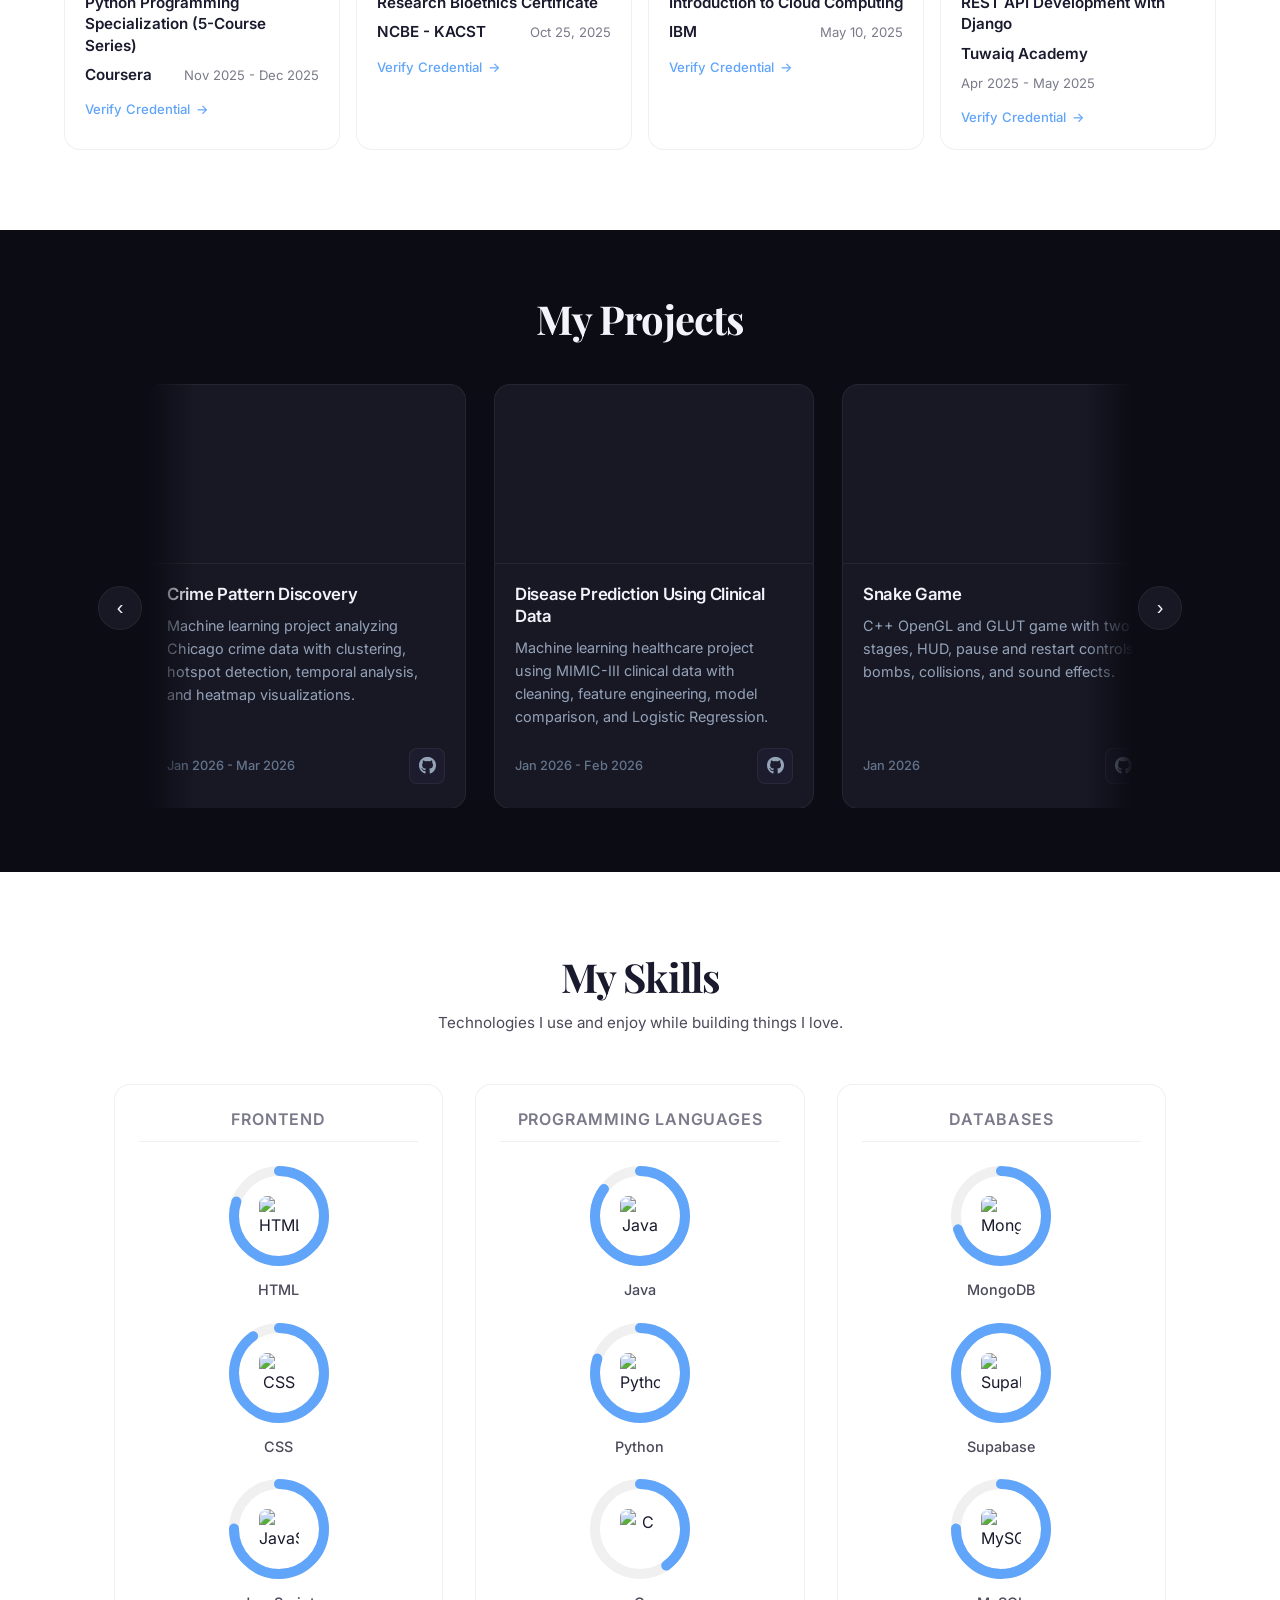
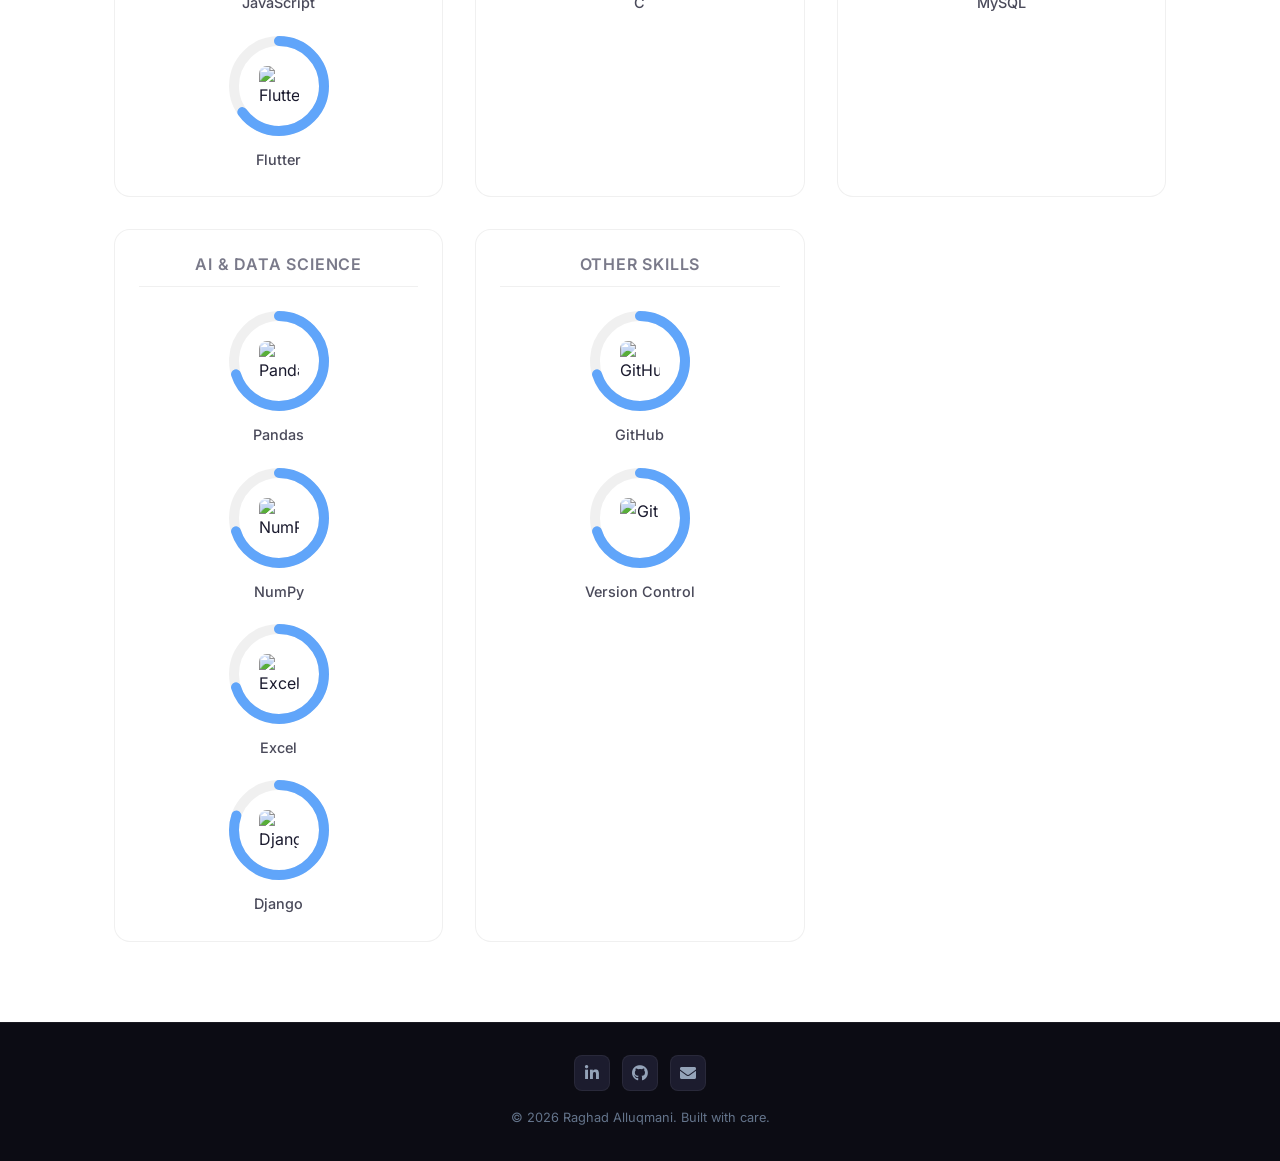
==== commit dee4012d: "edit:navbar,background color" ====
--- a/index.html
+++ b/index.html
@@ -30,9 +30,9 @@
     </div>
 
     <!-- ===== Navbar ===== -->
-    <nav class="navbar1">
+    <nav class="navbar1" id="navbar">
       <div class="container">
-        <a href="#home" class="brand">Raghad<span>.</span></a>
+        <a href="#home" class="brand" id="brand">Raghad<span>.</span></a>
 
         <ul class="nav-menu1">
           <li><a class="nav-link active" href="#home">Home</a></li>
@@ -46,14 +46,14 @@
           </li>
         </ul>
 
-        <button class="hamburger" aria-label="Toggle menu">
+        <button class="hamburger" id="hamburger" aria-label="Toggle menu">
           <span class="bar"></span><span class="bar"></span><span class="bar"></span>
         </button>
       </div>
     </nav>
 
-    <!-- ===== HOME / HERO ===== -->
-    <section id="home">
+    <!-- ===== HOME / HERO (dark) ===== -->
+    <section id="home" class="section-dark">
       <div class="wrapper2">
         <div class="left-half"></div>
         <div class="right-half"></div>
@@ -77,8 +77,8 @@
       </main>
     </section>
 
-    <!-- ===== ABOUT ===== -->
-    <section id="about">
+    <!-- ===== ABOUT (light) ===== -->
+    <section id="about" class="section-light">
       <main>
         <div class="about-wrapper">
           <div class="about-section">
@@ -144,8 +144,8 @@
       </main>
     </section>
 
-    <!-- ===== PROJECTS ===== -->
-    <section id="projects">
+    <!-- ===== PROJECTS (dark) ===== -->
+    <section id="projects" class="section-dark">
       <div class="wrapper1">
         <div class="left-half"></div>
         <div class="right-half"></div>
@@ -318,8 +318,8 @@
       </main>
     </section>
 
-    <!-- ===== SKILLS ===== -->
-    <section id="skills">
+    <!-- ===== SKILLS (light) ===== -->
+    <section id="skills" class="section-light">
       <main>
         <div class="skills-container">
           <h2>My Skills</h2>
@@ -472,13 +472,13 @@
       <div class="container">
         <div class="social">
           <a href="https://www.linkedin.com/in/raghad-alqmani-062a86299/" target="_blank" rel="noopener" aria-label="LinkedIn">
-            <i class="fab fa-linkedin-in" style="color:var(--text-secondary); font-size:1rem;"></i>
+            <i class="fab fa-linkedin-in"></i>
           </a>
           <a href="https://github.com/RaghadAi1" target="_blank" rel="noopener" aria-label="GitHub">
-            <i class="fab fa-github" style="color:var(--text-secondary); font-size:1rem;"></i>
+            <i class="fab fa-github"></i>
           </a>
           <a href="mailto:raghad@example.com" aria-label="Email">
-            <i class="fas fa-envelope" style="color:var(--text-secondary); font-size:1rem;"></i>
+            <i class="fas fa-envelope"></i>
           </a>
         </div>
         <p>&copy; 2026 Raghad Alluqmani. Built with care.</p>
--- a/styling.css
+++ b/styling.css
@@ -11,25 +11,44 @@
   --bg-elevated: #1c1c2e;
   --bg-card: #181825;
 
+  /* Light palette (for alternating sections) — white */
+  --bg-light: #ffffff;
+  --bg-light-elevated: #f1f5f9;
+  --bg-light-card: #ffffff;
+
   /* Text */
   --text-primary: #f1f5f9;
   --text-secondary: #94a3b8;
   --text-muted: #64748b;
 
-  /* Amber accent */
-  --accent: #f59e0b;
-  --accent-hover: #fbbf24;
-  --accent-muted: rgba(245, 158, 11, 0.1);
-  --accent-glow: rgba(245, 158, 11, 0.25);
+  /* Light section text */
+  --text-light-primary: #1a1a2e;
+  --text-light-secondary: #4a4a5a;
+  --text-light-muted: #7a7a8a;
+
+  /* Light blue accent */
+  --accent: #60a5fa;
+  --accent-hover: #93c5fd;
+  --accent-muted: rgba(96, 165, 250, 0.1);
+  --accent-glow: rgba(96, 165, 250, 0.25);
 
   /* Borders */
   --border: rgba(255, 255, 255, 0.06);
   --border-hover: rgba(255, 255, 255, 0.12);
+
+  /* Light borders */
+  --border-light: rgba(0, 0, 0, 0.06);
+  --border-light-hover: rgba(0, 0, 0, 0.12);
 
   /* Shadows */
   --shadow-sm: 0 1px 2px rgba(0, 0, 0, 0.5);
   --shadow: 0 4px 12px rgba(0, 0, 0, 0.4);
   --shadow-lg: 0 8px 32px rgba(0, 0, 0, 0.6);
+
+  /* Light shadows */
+  --shadow-light-sm: 0 1px 3px rgba(0, 0, 0, 0.08);
+  --shadow-light: 0 4px 12px rgba(0, 0, 0, 0.06);
+  --shadow-light-lg: 0 8px 32px rgba(0, 0, 0, 0.08);
 
   /* Radii */
   --radius: 8px;
@@ -124,8 +143,10 @@
 
 /* ========== Navbar ========== */
 .navbar1 {
-  position: sticky;
+  position: fixed;
   top: 0;
+  left: 0;
+  right: 0;
   z-index: 1000;
   background: rgba(12, 12, 20, 0.85);
   backdrop-filter: blur(16px) saturate(1.2);
@@ -135,16 +156,62 @@
   height: 64px;
   display: flex;
   align-items: center;
+  transition: background 0.3s var(--ease);
+}
+
+/* Navbar on light sections — becomes lighter */
+.navbar1.is-light {
+  background: rgba(255, 255, 255, 0.9);
+  border-bottom-color: var(--border-light);
+}
+
+.navbar1.is-light .brand {
+  color: var(--text-light-primary);
+}
+
+.navbar1.is-light .nav-link {
+  color: var(--text-light-secondary);
+}
+
+.navbar1.is-light .nav-link:hover {
+  color: var(--text-light-primary);
+  background: rgba(0, 0, 0, 0.04);
+}
+
+.navbar1.is-light .nav-link.active {
+  color: var(--accent);
+  background: var(--accent-muted);
+}
+
+.navbar1.is-light .hamburger {
+  border-color: var(--border-light);
+}
+
+.navbar1.is-light .hamburger .bar {
+  background: var(--text-light-primary);
+}
+
+.navbar1.is-light .hamburger:hover {
+  background: rgba(0, 0, 0, 0.04);
+  border-color: var(--border-light-hover);
+}
+
+@media (max-width: 768px) {
+  .navbar1.is-light .nav-menu1 {
+    background: rgba(255, 255, 255, 0.98);
+    border-bottom-color: var(--border-light);
+  }
 }
 
 .navbar1 .container {
   display: flex;
   align-items: center;
-  justify-content: space-between;
+  justify-content: flex-start;
   gap: 1rem;
-}
-
-/* Brand */
+  position: relative;
+}
+
+/* Brand — left aligned, hidden on scroll */
 .brand {
   font-family: var(--font-heading);
   font-size: 1.25rem;
@@ -152,17 +219,30 @@
   color: var(--text-primary);
   white-space: nowrap;
   flex-shrink: 0;
+  transition: opacity 0.3s var(--ease), transform 0.3s var(--ease);
+  opacity: 1;
+  transform: translateY(0);
+}
+
+.brand.hidden {
+  opacity: 0;
+  transform: translateY(-4px);
+  pointer-events: none;
 }
 
 .brand span {
   color: var(--accent);
 }
 
-/* Nav links */
+/* Nav links — centered in the remaining space */
 .nav-menu1 {
   display: flex;
   align-items: center;
   gap: 0.25rem;
+  margin: 0 auto;
+  position: absolute;
+  left: 50%;
+  transform: translateX(-50%);
 }
 
 .nav-link {
@@ -210,7 +290,7 @@
   font-size: 0.7rem;
 }
 
-/* Hamburger */
+/* Hamburger — right aligned */
 .hamburger {
   display: none;
   flex-direction: column;
@@ -225,6 +305,7 @@
   cursor: pointer;
   transition: background var(--transition), border-color var(--transition);
   flex-shrink: 0;
+  margin-left: auto;
 }
 
 .hamburger:hover {
@@ -257,6 +338,177 @@
 body.is-transitioning .navbar1 {
   pointer-events: none;
   opacity: 0.5;
+}
+
+/* ========== Section Alternating Colors ========== */
+
+/* Dark sections (odd: home, projects) */
+.section-dark {
+  background: var(--bg-primary);
+  color: var(--text-primary);
+}
+
+.section-dark h2 {
+  color: var(--text-primary);
+}
+
+.section-dark p {
+  color: var(--text-secondary);
+}
+
+/* Light sections (even: about, skills) */
+.section-light {
+  background: var(--bg-light);
+  color: var(--text-light-primary);
+}
+
+.section-light h2 {
+  color: var(--text-light-primary);
+}
+
+.section-light p {
+  color: var(--text-light-secondary);
+}
+
+/* Light section overrides for About */
+.section-light .about-section h2,
+.section-light .education-box h2,
+.section-light .certifications-section h2 {
+  color: var(--text-light-primary);
+}
+
+.section-light .about-section p {
+  color: var(--text-light-secondary);
+}
+
+.section-light .education-card {
+  background: var(--bg-light-card);
+  border-color: var(--border-light);
+}
+
+.section-light .education-card:hover {
+  border-color: var(--border-light-hover);
+  box-shadow: var(--shadow-light);
+}
+
+.section-light .edu-school {
+  color: var(--text-light-primary);
+}
+
+.section-light .edu-sub {
+  color: var(--text-light-secondary);
+}
+
+.section-light .certification-card {
+  background: var(--bg-light-card);
+  border-color: var(--border-light);
+}
+
+.section-light .certification-card:hover {
+  border-color: var(--border-light-hover);
+  box-shadow: var(--shadow-light);
+}
+
+.section-light .certification-card span:first-child {
+  color: var(--text-light-primary);
+}
+
+.section-light .certification-meta {
+  color: var(--text-light-muted);
+}
+
+/* Light section overrides for Skills */
+.section-light .skills-container h2 {
+  color: var(--text-light-primary);
+}
+
+.section-light .skills-sub {
+  color: var(--text-light-secondary);
+}
+
+.section-light .skill-category {
+  background: var(--bg-light-card);
+  border-color: var(--border-light);
+}
+
+.section-light .skill-category:hover {
+  border-color: var(--border-light-hover);
+}
+
+.section-light .skill-category h3 {
+  color: var(--text-light-muted);
+  border-bottom-color: var(--border-light);
+}
+
+.section-light .skill-name {
+  color: var(--text-light-secondary);
+}
+
+.section-light .progress-bg {
+  stroke: rgba(0, 0, 0, 0.06);
+}
+
+/* Light section overrides for Projects */
+.section-light .project-card {
+  background: var(--bg-light-card);
+  border-color: var(--border-light);
+}
+
+.section-light .project-card:hover {
+  border-color: var(--border-light-hover);
+  box-shadow: var(--shadow-light-lg);
+}
+
+.section-light .project-content h3 {
+  color: var(--text-light-primary);
+}
+
+.section-light .project-sub {
+  color: var(--text-light-secondary);
+}
+
+.section-light .project-date {
+  color: var(--text-light-muted);
+}
+
+.section-light .project-links a {
+  background: var(--bg-light-elevated);
+  border-color: var(--border-light);
+}
+
+.section-light .project-links i {
+  color: var(--text-light-secondary);
+}
+
+.section-light .proj-btn {
+  background: var(--bg-light-card);
+  border-color: var(--border-light);
+  color: var(--text-light-primary);
+}
+
+.section-light .proj-btn:hover {
+  background: var(--bg-light-elevated);
+  border-color: var(--accent);
+}
+
+.section-light .proj-dots button {
+  background: var(--border-light);
+}
+
+.section-light .proj-dots button.active {
+  background: var(--accent);
+}
+
+.section-light .read-more {
+  background: var(--bg-light-elevated);
+  color: var(--text-light-secondary);
+  border-color: var(--border-light);
+}
+
+.section-light .read-more:hover {
+  background: var(--accent-muted);
+  border-color: var(--accent);
+  color: var(--accent);
 }
 
 /* ========== Buttons ========== */
@@ -406,7 +658,7 @@
 
 /* ========== Projects ========== */
 .projects-header {
-  padding: 2rem 1.5rem 0;
+  padding: 4rem 1.5rem 0;
   text-align: center;
 }
 
@@ -624,12 +876,12 @@
   color: var(--accent);
 }
 
-/* ========== About Page ========== */
+/* ========== About ========== */
 .about-wrapper {
   display: flex;
   flex-wrap: wrap;
   gap: 3rem;
-  padding: 3rem 1.5rem;
+  padding: 5rem 1.5rem;
   max-width: 1200px;
   margin: 0 auto;
 }
@@ -648,7 +900,7 @@
 .about-section p {
   font-size: 1.05rem;
   line-height: 1.8;
-  color: var(--text-secondary);
+  color: var(--text-light-secondary);
   margin-bottom: 1.25rem;
 }
 
@@ -667,8 +919,8 @@
 }
 
 .education-card {
-  background: var(--bg-card);
-  border: 1px solid var(--border);
+  background: var(--bg-light-card);
+  border: 1px solid var(--border-light);
   border-radius: var(--radius-lg);
   padding: 1.25rem;
   display: grid;
@@ -679,8 +931,8 @@
 
 .education-card:hover {
   transform: translateY(-2px);
-  border-color: var(--border-hover);
-  box-shadow: var(--shadow);
+  border-color: var(--border-light-hover);
+  box-shadow: var(--shadow-light);
 }
 
 .edu-left {
@@ -694,7 +946,7 @@
 
 .edu-school {
   font-weight: 700;
-  color: var(--text-primary);
+  color: var(--text-light-primary);
 }
 
 .edu-location {
@@ -704,7 +956,7 @@
 
 .edu-sub {
   font-style: italic;
-  color: var(--text-secondary);
+  color: var(--text-light-secondary);
   font-size: 0.92rem;
 }
 
@@ -727,8 +979,8 @@
 }
 
 .certification-card {
-  background: var(--bg-card);
-  border: 1px solid var(--border);
+  background: var(--bg-light-card);
+  border: 1px solid var(--border-light);
   border-radius: var(--radius-lg);
   padding: 1.25rem;
   display: flex;
@@ -738,14 +990,14 @@
 }
 
 .certification-card:hover {
-  border-color: var(--border-hover);
+  border-color: var(--border-light-hover);
   transform: translateY(-2px);
-  box-shadow: var(--shadow);
+  box-shadow: var(--shadow-light);
 }
 
 .certification-card span:first-child {
   font-weight: 600;
-  color: var(--text-primary);
+  color: var(--text-light-primary);
   line-height: 1.4;
   font-size: 0.95rem;
 }
@@ -755,7 +1007,7 @@
   justify-content: space-between;
   flex-wrap: wrap;
   gap: 0.5rem;
-  color: var(--text-muted);
+  color: var(--text-light-muted);
   font-size: 0.82rem;
 }
 
@@ -778,21 +1030,22 @@
   transform: translateX(3px);
 }
 
-/* ========== Skills Page ========== */
+/* ========== Skills ========== */
 .skills-container {
   max-width: 1100px;
   margin: 0 auto;
-  padding: 3rem 1.5rem;
+  padding: 5rem 1.5rem;
   text-align: center;
 }
 
 .skills-container h2 {
   font-family: var(--font-heading);
+  color: var(--text-light-primary);
   margin-bottom: 0.5rem;
 }
 
 .skills-sub {
-  color: var(--text-secondary);
+  color: var(--text-light-secondary);
   margin-bottom: 3rem;
   font-size: 0.95rem;
 }
@@ -804,15 +1057,15 @@
 }
 
 .skill-category {
-  background: var(--bg-card);
-  border: 1px solid var(--border);
+  background: var(--bg-light-card);
+  border: 1px solid var(--border-light);
   border-radius: var(--radius-lg);
   padding: 1.5rem;
   transition: border-color var(--transition);
 }
 
 .skill-category:hover {
-  border-color: var(--border-hover);
+  border-color: var(--border-light-hover);
 }
 
 .skill-category h3 {
@@ -821,10 +1074,10 @@
   font-size: 1rem;
   text-transform: uppercase;
   letter-spacing: 0.05em;
-  color: var(--text-muted);
+  color: var(--text-light-muted);
   margin-bottom: 1.5rem;
   padding-bottom: 0.75rem;
-  border-bottom: 1px solid var(--border);
+  border-bottom: 1px solid var(--border-light);
 }
 
 .skill-item {
@@ -857,7 +1110,7 @@
 }
 
 .progress-bg {
-  stroke: rgba(255, 255, 255, 0.06);
+  stroke: rgba(0, 0, 0, 0.06);
 }
 
 .progress-value {
@@ -881,149 +1134,7 @@
 .skill-name {
   font-size: 0.9rem;
   font-weight: 500;
-  color: var(--text-secondary);
-}
-
-/* ========== Contact ========== */
-.contact-section {
-  max-width: 800px;
-  margin: 4rem auto;
-  padding: 0 1.5rem;
-}
-
-.contact-title {
-  font-family: var(--font-heading);
-  text-align: center;
-  margin-bottom: 0.5rem;
-}
-
-.contact-sub {
-  text-align: center;
-  color: var(--text-secondary);
-  margin-bottom: 3rem;
-  font-size: 0.95rem;
-}
-
-.contact-card {
-  background: var(--bg-card);
-  border: 1px solid var(--border);
-  border-radius: var(--radius-lg);
-  padding: 2rem;
-}
-
-.contact-grid {
-  display: grid;
-  grid-template-columns: 1fr 1fr;
-  gap: 3rem;
-}
-
-.contact-form {
-  display: grid;
-  gap: 1.25rem;
-}
-
-.form-group {
-  display: grid;
-  gap: 0.4rem;
-}
-
-.form-group label {
-  font-size: 0.85rem;
-  font-weight: 500;
-  color: var(--text-secondary);
-}
-
-.form-group input,
-.form-group textarea {
-  background: transparent;
-  border: none;
-  border-bottom: 2px solid var(--border);
-  padding: 0.6rem 0.25rem;
-  font-family: var(--font-body);
-  font-size: 1rem;
-  color: var(--text-primary);
-  outline: none;
-  transition: border-color var(--transition);
-}
-
-.form-group input:focus,
-.form-group textarea:focus {
-  border-bottom-color: var(--accent);
-}
-
-.form-group textarea {
-  min-height: 80px;
-  resize: vertical;
-}
-
-.send-btn {
-  justify-self: start;
-  padding: 0.75rem 2rem;
-  border: none;
-  background: var(--accent);
-  color: #0c0c14;
-  border-radius: var(--radius-full);
-  font-weight: 600;
-  font-size: 0.9rem;
-  cursor: pointer;
-  transition: background var(--transition), transform var(--transition), box-shadow var(--transition);
-}
-
-.send-btn:hover {
-  background: var(--accent-hover);
-  box-shadow: 0 0 20px var(--accent-glow);
-}
-
-.contact-info {
-  display: grid;
-  gap: 1.5rem;
-}
-
-.info-block h4 {
-  font-family: var(--font-body);
-  font-weight: 600;
-  color: var(--text-primary);
-  margin-bottom: 0.25rem;
-  font-size: 0.9rem;
-}
-
-.info-block p {
-  margin: 0;
-  font-size: 0.9rem;
-}
-
-.info-block a {
-  color: var(--accent);
-}
-
-/* Social icons in footer/contact */
-.socials {
-  display: flex;
-  gap: 0.75rem;
-  padding-top: 0.5rem;
-}
-
-.socials a {
-  display: inline-flex;
-  align-items: center;
-  justify-content: center;
-  width: 40px;
-  height: 40px;
-  border-radius: var(--radius);
-  background: var(--bg-elevated);
-  border: 1px solid var(--border);
-  transition: background var(--transition), border-color var(--transition), transform var(--transition);
-}
-
-.socials a:hover {
-  background: var(--accent-muted);
-  border-color: var(--accent);
-  transform: translateY(-2px);
-}
-
-.socials a img {
-  width: 20px;
-  height: 20px;
+  color: var(--text-light-secondary);
 }
 
 /* ========== Footer ========== */
@@ -1031,6 +1142,7 @@
   border-top: 1px solid var(--border);
   padding: 2rem 1.5rem;
   text-align: center;
+  background: var(--bg-primary);
 }
 
 #footer .social {
@@ -1058,9 +1170,9 @@
   transform: translateY(-2px);
 }
 
-#footer .social img {
-  width: 18px;
-  height: 18px;
+#footer .social i {
+  color: var(--text-secondary);
+  font-size: 1rem;
 }
 
 #footer p {
@@ -1125,7 +1237,7 @@
 /* Tablet / small desktop */
 @media (max-width: 1024px) {
   .projects-slider {
-    padding: 2rem 2rem;
+    padding: 2rem 1.5rem;
   }
 
   .proj-viewport {
@@ -1134,22 +1246,30 @@
   }
 
   .proj-track {
-    grid-auto-columns: minmax(280px, 1fr);
+    grid-auto-columns: minmax(260px, 1fr);
   }
 
   .about-wrapper {
     gap: 2rem;
-    padding: 2rem 1.5rem;
-  }
-
-  .contact-grid {
-    gap: 2rem;
+    padding: 3rem 1.5rem;
+  }
+
+  .skills-container {
+    padding: 3rem 1.5rem;
+  }
+
+  .projects-header {
+    padding: 3rem 1.5rem 0;
   }
 }
 
 /* Tablet portrait */
 @media (max-width: 768px) {
-  /* Nav becomes mobile */
+  .container {
+    padding: 0 1.25rem;
+  }
+
+  /* Nav becomes mobile — override desktop absolute centering */
   .hamburger {
     display: flex;
   }
@@ -1170,10 +1290,18 @@
     opacity: 0;
     transition: transform 0.3s var(--ease), opacity 0.3s var(--ease);
     pointer-events: none;
+    /* Override desktop centering */
+    position: fixed !important;
+    left: 0 !important;
+    right: 0 !important;
+    top: 64px !important;
+    transform: translateY(-120%) !important;
+    transform-origin: top;
+    margin: 0;
   }
 
   .nav-menu1.open {
-    transform: translateY(0);
+    transform: translateY(0) !important;
     opacity: 1;
     pointer-events: auto;
   }
@@ -1181,7 +1309,12 @@
   .nav-link {
     width: 100%;
     text-align: center;
-    padding: 0.75rem 1rem;
+    padding: 0.85rem 1rem;
+    font-size: 1rem;
+    min-height: 44px;
+    display: flex;
+    align-items: center;
+    justify-content: center;
   }
 
   .btn-nav-resume {
@@ -1189,12 +1322,19 @@
     justify-content: center;
     margin-left: 0;
     margin-top: 0.25rem;
+    min-height: 44px;
+  }
+
+  .hamburger {
+    min-width: 44px;
+    min-height: 44px;
+    border-radius: 10px;
   }
 
   /* Hero */
   .header-container {
-    min-height: calc(100vh - 64px);
-    padding: 3rem 1.25rem;
+    min-height: calc(100dvh - 64px);
+    padding: 2.5rem 1.25rem;
   }
 
   .content-text {
@@ -1205,14 +1345,22 @@
     font-size: clamp(2rem, 8vw, 2.8rem);
   }
 
+  .content-text p {
+    font-size: 1rem;
+  }
+
   /* Projects */
+  .projects-header {
+    padding: 2.5rem 1rem 0;
+  }
+
   .projects-slider {
-    padding: 1.5rem 1rem;
+    padding: 1.25rem 0.75rem;
   }
 
   .proj-track {
-    grid-auto-columns: minmax(260px, 1fr);
-    gap: 16px;
+    grid-auto-columns: minmax(240px, 1fr);
+    gap: 14px;
   }
 
   .proj-btn {
@@ -1229,45 +1377,117 @@
     right: 0.25rem;
   }
 
+  .project-content {
+    padding: 1rem;
+  }
+
+  .project-content h3 {
+    font-size: 1rem;
+  }
+
+  .project-sub {
+    font-size: 0.85rem;
+  }
+
+  .project-links a {
+    width: 44px;
+    height: 44px;
+  }
+
+  .read-more {
+    padding: 0.5rem 1rem;
+    min-height: 36px;
+  }
+
   /* About */
   .about-wrapper {
     flex-direction: column;
-    padding: 1.5rem 1rem;
+    padding: 2rem 1.25rem;
   }
 
   .about-section,
   .about-right {
     min-width: 0;
+    width: 100%;
+  }
+
+  .about-section h2 {
+    font-size: 1.6rem;
+  }
+
+  .about-section p {
+    font-size: 0.95rem;
   }
 
   .education-card {
     grid-template-columns: 1fr;
-    gap: 0.25rem;
+    gap: 0.4rem;
+    padding: 1rem;
   }
 
   .edu-right {
     text-align: left;
   }
 
-  /* Contact */
-  .contact-grid {
-    grid-template-columns: 1fr;
-    gap: 2rem;
-  }
-
-  .contact-card {
-    padding: 1.5rem;
-  }
-
-  .send-btn {
-    width: 100%;
-    justify-self: stretch;
+  .education-box h2 {
+    font-size: 1.4rem;
+  }
+
+  .certifications-section h2 {
+    font-size: 1.4rem;
+  }
+
+  .certification-card {
+    padding: 1rem;
+  }
+
+  .certification-card a {
+    min-height: 44px;
+    display: flex;
+    align-items: center;
   }
 
   /* Skills */
+  .skills-container {
+    padding: 2rem 1.25rem;
+  }
+
+  .skills-container h2 {
+    font-size: 1.6rem;
+  }
+
   .skills-grid {
     grid-template-columns: 1fr;
-    gap: 1.25rem;
+    gap: 1rem;
+  }
+
+  .skill-category {
+    padding: 1.25rem;
+  }
+
+  .progress-circle {
+    width: 80px;
+    height: 80px;
+  }
+
+  .progress-circle svg {
+    width: 80px;
+    height: 80px;
+  }
+
+  .skill-icon {
+    width: 32px;
+    height: 32px;
+  }
+
+  /* Footer */
+  #footer {
+    padding: 1.5rem 1.25rem;
+  }
+
+  #footer .social a {
+    width: 44px;
+    height: 44px;
   }
 }
 
@@ -1277,8 +1497,26 @@
     padding: 0 1rem;
   }
 
+  .header-container {
+    padding: 2rem 1rem;
+  }
+
+  .content-text h2 {
+    font-size: clamp(1.8rem, 10vw, 2.2rem);
+  }
+
+  .content-text p {
+    font-size: 0.9rem;
+  }
+
+  .btn {
+    width: 100%;
+    padding: 0.75rem 1.25rem;
+    min-height: 44px;
+  }
+
   .projects-slider {
-    padding: 1rem 0.75rem;
+    padding: 1rem 0.5rem;
   }
 
   .proj-track {
@@ -1287,22 +1525,39 @@
   }
 
   .project-content {
-    padding: 1rem;
+    padding: 0.85rem;
+  }
+
+  .about-wrapper {
+    padding: 1.5rem 1rem;
+  }
+
+  .about-section p {
+    font-size: 0.9rem;
+  }
+
+  .skills-container {
+    padding: 1.5rem 1rem;
   }
 
   .certifications-grid {
     grid-template-columns: 1fr;
   }
-}
-
-/* Hide skills HTML structure fixes — done via CSS only */
-.skill-category > .skill:last-child {
-  margin-bottom: 0;
-}
-
-/* Fix for skills layout where some divs are open */
-.skill-category .skill-item:empty {
-  display: none;
+
+  .certification-card span:first-child {
+    font-size: 0.9rem;
+  }
+
+  #footer {
+    padding: 1.25rem 1rem;
+  }
+}
+
+/* Smallest phones */
+@media (max-width: 360px) {
+  html {
+    font-size: 14px;
+  }
 }
 
 /* ========== Utility ========== */
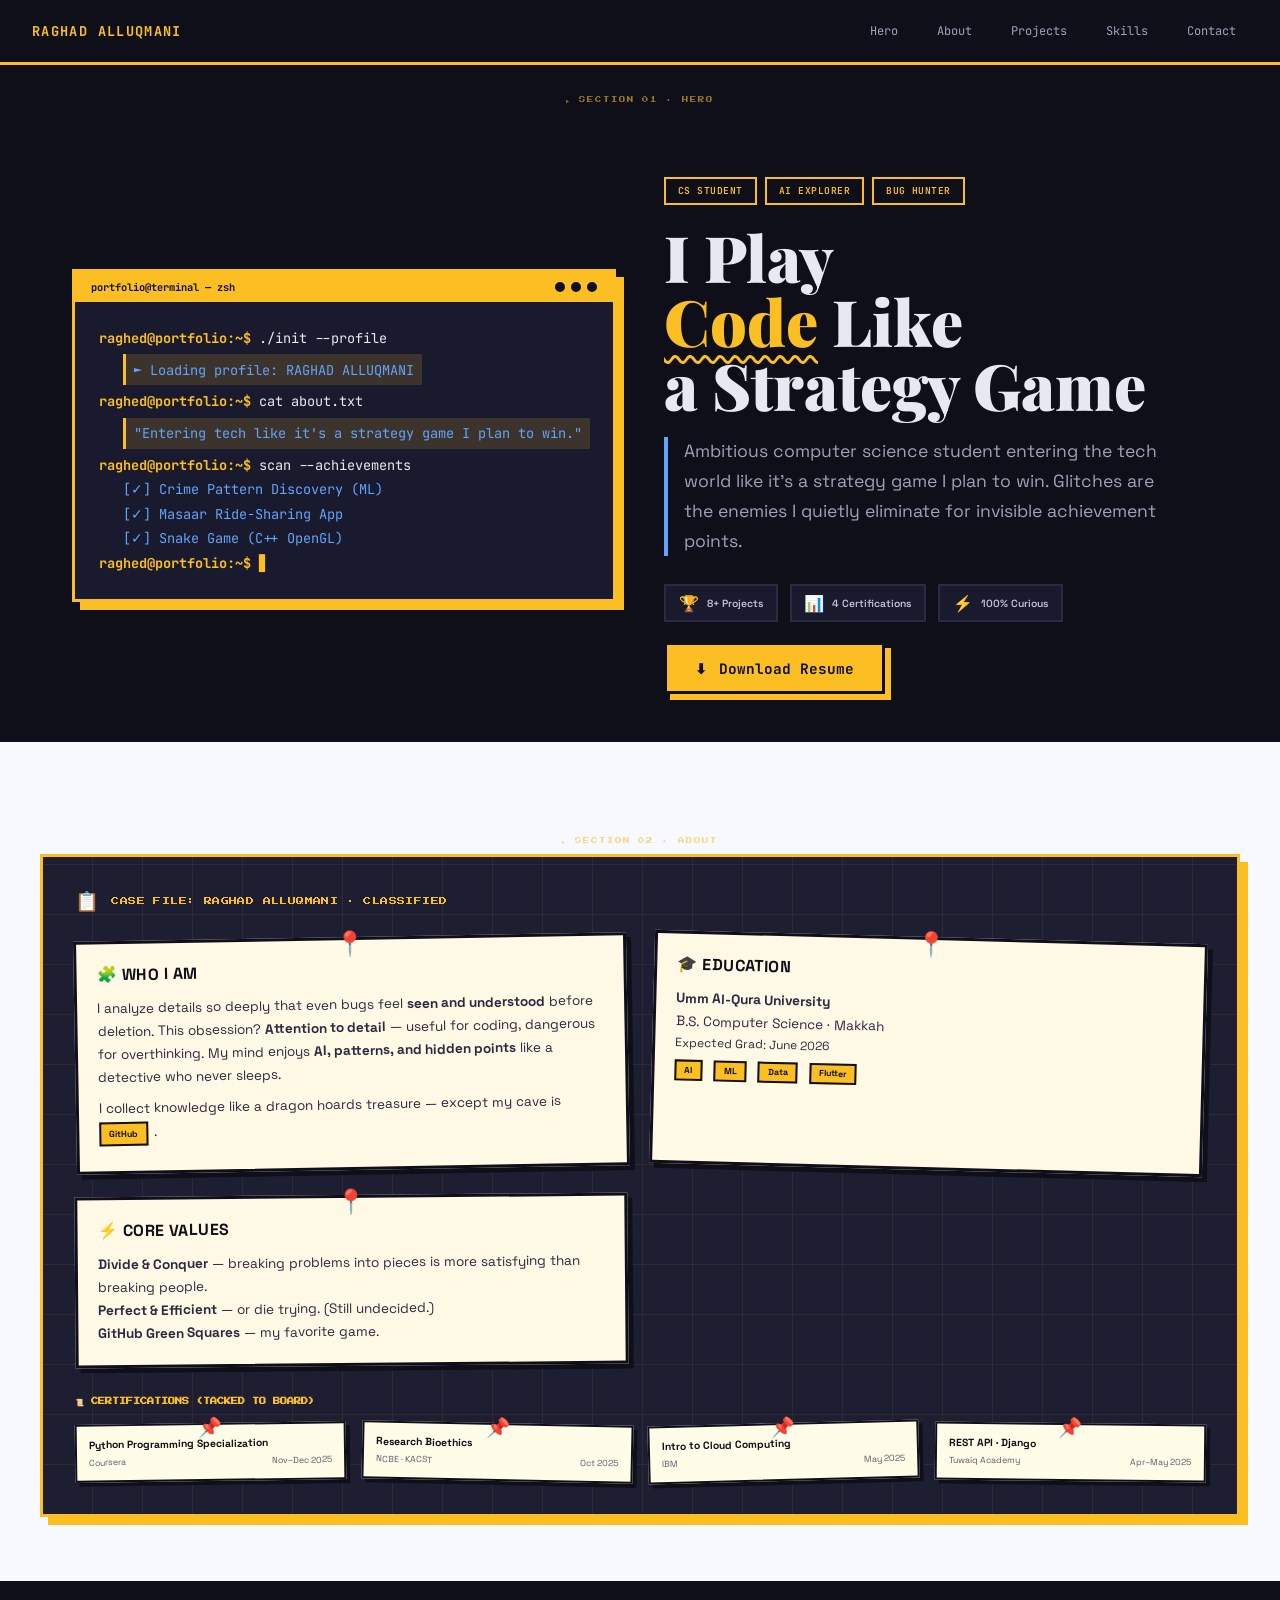
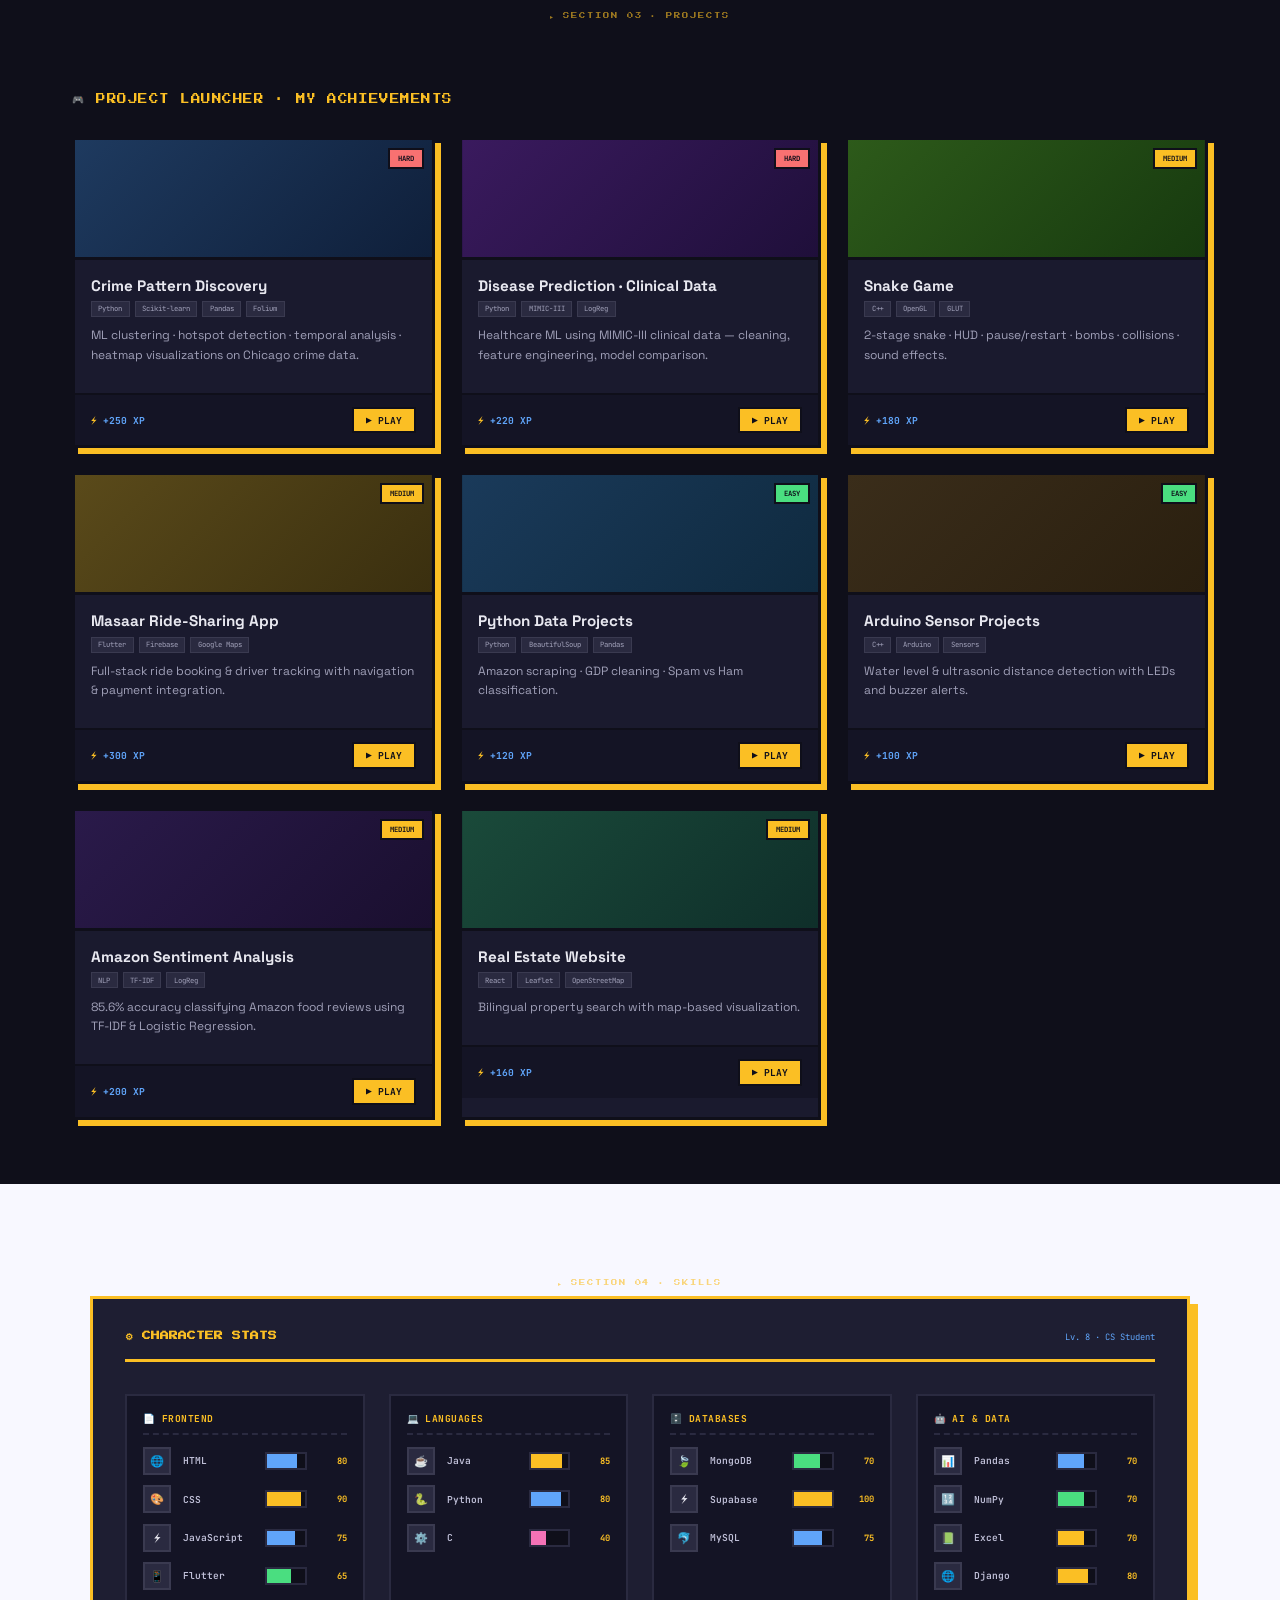
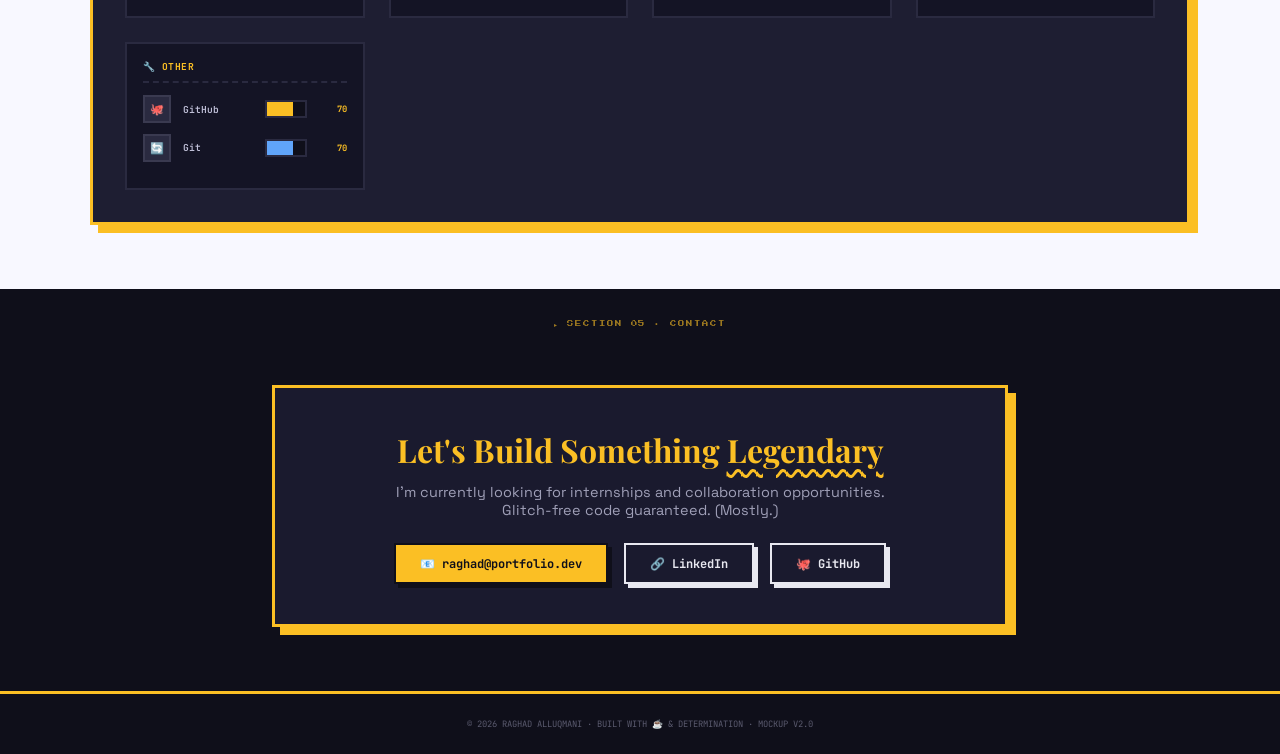
==== commit 938e2049: "redesign to mockup" ====
--- a/index.html
+++ b/index.html
@@ -1,494 +1,967 @@
 <!DOCTYPE html>
 <html lang="en">
 <head>
-    <meta charset="UTF-8">
-    <meta name="viewport" content="width=device-width, initial-scale=1.0">
-    <link rel="stylesheet" href="styling.css">
-    <link rel="stylesheet" href="https://cdnjs.cloudflare.com/ajax/libs/font-awesome/5.15.3/css/all.min.css">
-    <link href="https://fonts.googleapis.com/css2?family=Playfair+Display:wght@600;700&family=Inter:wght@400;500;600&display=swap" rel="stylesheet">
-    <title>Raghad Alluqmani — Portfolio</title>
-    <script src="js/nav.js" defer></script>
+  <meta charset="UTF-8" />
+  <meta name="viewport" content="width=device-width, initial-scale=1.0" />
+  <title>Portfolio Mockups — Raghad Alluqmani</title>
+  <link href="https://fonts.googleapis.com/css2?family=Space+Grotesk:wght@400;500;600;700&family=Press+Start+2P&family=JetBrains+Mono:wght@400;600;700&family=Playfair+Display:wght@700;900&display=swap" rel="stylesheet">
+  <style>
+    /* ============================
+       GLOBAL RESET
+       ============================ */
+    * { margin: 0; padding: 0; box-sizing: border-box; }
+
+    body {
+      font-family: 'Space Grotesk', sans-serif;
+      background: #0f0f1a;
+      color: #e8e8f0;
+      min-height: 100vh;
+    }
+
+    /* ============================
+       MOCKUP HEADER / NAV
+       ============================ */
+    .mockup-header {
+      position: sticky;
+      top: 0;
+      z-index: 100;
+      background: #0f0f1a;
+      padding: 1rem 2rem;
+      border-bottom: 3px solid #fbbf24;
+      display: flex;
+      justify-content: space-between;
+      align-items: center;
+      font-family: 'JetBrains Mono', monospace;
+    }
+    .mockup-header h1 {
+      font-size: 0.85rem;
+      color: #fbbf24;
+      text-transform: uppercase;
+      letter-spacing: 0.1em;
+    }
+    .mockup-header .badge {
+      background: #fbbf24;
+      color: #0f0f1a;
+      padding: 0.25rem 0.75rem;
+      font-size: 0.65rem;
+      font-weight: 700;
+      border-radius: 0;
+      border: 2px solid #0f0f1a;
+      box-shadow: 3px 3px 0 #fbbf24;
+    }
+    .mockup-nav {
+      display: flex;
+      gap: 1rem;
+    }
+    .mockup-nav a {
+      color: #a0a0b8;
+      text-decoration: none;
+      font-size: 0.75rem;
+      padding: 0.3rem 0.6rem;
+      border: 2px solid transparent;
+      transition: all 0.15s;
+    }
+    .mockup-nav a:hover {
+      border-color: #fbbf24;
+      color: #fbbf24;
+    }
+
+    /* ============================
+       SECTION LABEL
+       ============================ */
+    .section-label {
+      text-align: center;
+      padding: 2rem 1rem 0.5rem;
+      font-family: 'Press Start 2P', monospace;
+      font-size: 0.4rem;
+      color: #fbbf24;
+      text-transform: uppercase;
+      opacity: 0.6;
+      letter-spacing: 0.3em;
+    }
+
+    /* ============================
+       HERO MOCKUP
+       ============================ */
+    .mockup-hero {
+      position: relative;
+      padding: 4rem 2rem 3rem;
+      max-width: 1200px;
+      margin: 0 auto;
+      display: grid;
+      grid-template-columns: 1fr 1fr;
+      gap: 3rem;
+      align-items: center;
+    }
+
+    .terminal-panel {
+      background: #1a1a2e;
+      border: 3px solid #fbbf24;
+      box-shadow: 8px 8px 0 #fbbf24;
+      overflow: hidden;
+    }
+    .terminal-bar {
+      background: #fbbf24;
+      padding: 0.5rem 1rem;
+      display: flex;
+      justify-content: space-between;
+      align-items: center;
+      font-family: 'JetBrains Mono', monospace;
+      font-size: 0.65rem;
+      color: #0f0f1a;
+      font-weight: 700;
+    }
+    .terminal-dots { display: flex; gap: 6px; }
+    .terminal-dots span {
+      width: 10px; height: 10px;
+      border-radius: 50%;
+      background: #0f0f1a;
+      border: 2px solid #0f0f1a;
+    }
+    .terminal-body {
+      padding: 1.5rem;
+      font-family: 'JetBrains Mono', monospace;
+      font-size: 0.85rem;
+      line-height: 1.8;
+      color: #c0c0d8;
+    }
+    .terminal-body .prompt { color: #fbbf24; font-weight: 700; }
+    .terminal-body .cmd { color: #e8e8f0; }
+    .terminal-body .output { color: #60a5fa; margin-left: 1.5rem; }
+    .terminal-body .output span {
+      display: inline-block;
+      background: rgba(251, 191, 36, 0.15);
+      padding: 0.2rem 0.5rem;
+      border-left: 3px solid #fbbf24;
+      margin: 0.25rem 0;
+    }
+    .blink-cursor {
+      animation: blink 1s step-end infinite;
+      color: #fbbf24;
+    }
+    @keyframes blink { 50% { opacity: 0; } }
+
+    .hero-text {
+      display: flex;
+      flex-direction: column;
+      gap: 1.25rem;
+    }
+    .hero-text .chip-row {
+      display: flex;
+      gap: 0.5rem;
+      flex-wrap: wrap;
+    }
+    .hero-text .chip {
+      font-family: 'JetBrains Mono', monospace;
+      font-size: 0.6rem;
+      font-weight: 600;
+      padding: 0.35rem 0.75rem;
+      border: 2px solid #fbbf24;
+      color: #fbbf24;
+      background: transparent;
+      text-transform: uppercase;
+      letter-spacing: 0.05em;
+    }
+    .hero-text h1 {
+      font-family: 'Playfair Display', serif;
+      font-size: clamp(2.5rem, 5vw, 4rem);
+      font-weight: 900;
+      line-height: 1;
+      color: #e8e8f0;
+    }
+    .hero-text h1 .accent {
+      color: #fbbf24;
+      text-decoration: underline wavy #fbbf24 3px;
+      text-underline-offset: 8px;
+    }
+    .hero-text .subtitle {
+      font-family: 'Space Grotesk', sans-serif;
+      font-size: 1.1rem;
+      color: #a0a0b8;
+      line-height: 1.7;
+      max-width: 500px;
+      border-left: 4px solid #60a5fa;
+      padding-left: 1rem;
+    }
+    .hero-text .badge-row {
+      display: flex;
+      gap: 0.75rem;
+      margin-top: 0.5rem;
+      flex-wrap: wrap;
+    }
+    .hero-text .badge-row .achievement {
+      display: flex;
+      align-items: center;
+      gap: 0.5rem;
+      background: #1a1a2e;
+      border: 2px solid #2a2a40;
+      padding: 0.4rem 0.8rem;
+      font-size: 0.65rem;
+      font-weight: 600;
+      color: #c0c0d8;
+    }
+    .hero-text .badge-row .achievement .icon { font-size: 1rem; }
+    .hero-text .btn-primary-mock {
+      display: inline-flex;
+      align-items: center;
+      gap: 0.75rem;
+      background: #fbbf24;
+      color: #0f0f1a;
+      font-family: 'JetBrains Mono', monospace;
+      font-weight: 700;
+      font-size: 0.9rem;
+      padding: 0.85rem 1.75rem;
+      border: 3px solid #0f0f1a;
+      box-shadow: 6px 6px 0 #fbbf24;
+      text-decoration: none;
+      transition: all 0.12s;
+      cursor: pointer;
+    }
+    .hero-text .btn-primary-mock:hover {
+      transform: translate(2px, 2px);
+      box-shadow: 3px 3px 0 #fbbf24;
+    }
+
+    /* ============================
+       ABOUT — DETECTIVE BOARD
+       ============================ */
+    .mockup-about {
+      background: #f8f8ff;
+      padding: 4rem 2rem;
+    }
+    .mockup-about .board {
+      max-width: 1200px;
+      margin: 0 auto;
+      background: #1e1e32;
+      border: 3px solid #fbbf24;
+      box-shadow: 8px 8px 0 #fbbf24;
+      padding: 2rem;
+      position: relative;
+      overflow: hidden;
+    }
+    .board::before {
+      content: '';
+      position: absolute;
+      inset: 0;
+      background:
+        repeating-linear-gradient(0deg, transparent, transparent 49px, rgba(251,191,36,0.08) 49px, rgba(251,191,36,0.08) 50px),
+        repeating-linear-gradient(90deg, transparent, transparent 49px, rgba(251,191,36,0.08) 49px, rgba(251,191,36,0.08) 50px);
+      pointer-events: none;
+    }
+    .board-title {
+      font-family: 'Press Start 2P', monospace;
+      font-size: 0.5rem;
+      color: #fbbf24;
+      margin-bottom: 1.5rem;
+      letter-spacing: 0.05em;
+      display: flex;
+      align-items: center;
+      gap: 0.75rem;
+    }
+    .board-title .pin { font-size: 1.2rem; }
+    .board-grid {
+      display: grid;
+      grid-template-columns: 1fr 1fr;
+      gap: 1.5rem;
+      position: relative;
+      z-index: 1;
+    }
+    .pin-card {
+      background: #fff9e6;
+      border: 3px solid #0f0f1a;
+      box-shadow: 5px 5px 0 #0f0f1a;
+      padding: 1.25rem;
+      position: relative;
+      transform: rotate(var(--rot, 0deg));
+    }
+    .pin-card::before {
+      content: '📍';
+      position: absolute;
+      top: -12px;
+      left: 50%;
+      transform: translateX(-50%);
+      font-size: 1.5rem;
+    }
+    .pin-card h3 {
+      font-family: 'Space Grotesk', sans-serif;
+      font-size: 1rem;
+      font-weight: 700;
+      color: #0f0f1a;
+      margin-bottom: 0.75rem;
+      text-transform: uppercase;
+      letter-spacing: 0.03em;
+    }
+    .pin-card p {
+      font-size: 0.85rem;
+      color: #2a2a40;
+      line-height: 1.7;
+    }
+    .pin-card .tag {
+      display: inline-block;
+      background: #fbbf24;
+      color: #0f0f1a;
+      font-size: 0.55rem;
+      font-weight: 700;
+      padding: 0.15rem 0.5rem;
+      margin-right: 0.35rem;
+      margin-bottom: 0.35rem;
+      border: 2px solid #0f0f1a;
+    }
+    .pin-card:nth-child(1) { --rot: -1deg; }
+    .pin-card:nth-child(2) { --rot: 1.5deg; }
+    .pin-card:nth-child(3) { --rot: -0.5deg; }
+
+    .cert-tack-section {
+      grid-column: 1 / -1;
+      margin-top: 0.5rem;
+    }
+    .cert-tack-section h3 {
+      font-family: 'Press Start 2P', monospace;
+      font-size: 0.45rem;
+      color: #fbbf24;
+      margin-bottom: 1rem;
+      display: flex;
+      align-items: center;
+      gap: 0.5rem;
+    }
+    .cert-grid {
+      display: grid;
+      grid-template-columns: repeat(auto-fit, minmax(200px, 1fr));
+      gap: 1rem;
+    }
+    .cert-tack {
+      background: #fffde7;
+      border: 2px solid #0f0f1a;
+      box-shadow: 4px 4px 0 #0f0f1a;
+      padding: 0.75rem;
+      transform: rotate(var(--r, 0deg));
+      position: relative;
+    }
+    .cert-tack::before {
+      content: '📌';
+      position: absolute;
+      top: -10px;
+      left: 50%;
+      transform: translateX(-50%);
+      font-size: 1.2rem;
+    }
+    .cert-tack:nth-child(1) { --r: -0.8deg; }
+    .cert-tack:nth-child(2) { --r: 1.2deg; }
+    .cert-tack:nth-child(3) { --r: -1.5deg; }
+    .cert-tack:nth-child(4) { --r: 0.6deg; }
+    .cert-tack .cert-name {
+      font-size: 0.65rem;
+      font-weight: 700;
+      color: #0f0f1a;
+      line-height: 1.3;
+    }
+    .cert-tack .cert-meta {
+      font-size: 0.55rem;
+      color: #5a5a6e;
+      margin-top: 0.3rem;
+      display: flex;
+      justify-content: space-between;
+    }
+
+    /* ============================
+       PROJECTS — GAME LAUNCHER GRID
+       ============================ */
+    .mockup-projects {
+      padding: 4rem 2rem;
+      max-width: 1200px;
+      margin: 0 auto;
+    }
+    .mockup-projects .section-title {
+      font-family: 'Press Start 2P', monospace;
+      font-size: 0.6rem;
+      color: #fbbf24;
+      margin-bottom: 2rem;
+      letter-spacing: 0.05em;
+      display: flex;
+      align-items: center;
+      gap: 0.75rem;
+    }
+    .project-launcher-grid {
+      display: grid;
+      grid-template-columns: repeat(auto-fill, minmax(300px, 1fr));
+      gap: 1.5rem;
+    }
+    .game-card {
+      background: #1a1a2e;
+      border: 3px solid #0f0f1a;
+      box-shadow: 6px 6px 0 #fbbf24;
+      overflow: hidden;
+      transition: all 0.15s;
+      position: relative;
+    }
+    .game-card:hover {
+      transform: translate(-2px, -2px);
+      box-shadow: 8px 8px 0 #fbbf24;
+    }
+    .game-card .card-banner {
+      height: 120px;
+      background-size: cover;
+      background-position: center;
+      border-bottom: 3px solid #0f0f1a;
+      position: relative;
+    }
+    .game-card .difficulty {
+      position: absolute;
+      top: 0.5rem;
+      right: 0.5rem;
+      font-family: 'JetBrains Mono', monospace;
+      font-size: 0.45rem;
+      font-weight: 700;
+      padding: 0.25rem 0.5rem;
+      border: 2px solid #0f0f1a;
+    }
+    .difficulty.easy { background: #4ade80; color: #0f0f1a; }
+    .difficulty.medium { background: #fbbf24; color: #0f0f1a; }
+    .difficulty.hard { background: #f87171; color: #0f0f1a; }
+
+    .game-card .card-body { padding: 1rem; }
+    .game-card .card-body h3 {
+      font-family: 'Space Grotesk', sans-serif;
+      font-size: 0.95rem;
+      font-weight: 700;
+      color: #e8e8f0;
+      margin-bottom: 0.4rem;
+    }
+    .game-card .card-body .tech-tags {
+      display: flex;
+      flex-wrap: wrap;
+      gap: 0.3rem;
+      margin-bottom: 0.6rem;
+    }
+    .game-card .card-body .tech-tag {
+      font-family: 'JetBrains Mono', monospace;
+      font-size: 0.45rem;
+      background: #2a2a40;
+      color: #a0a0b8;
+      padding: 0.15rem 0.4rem;
+      border: 1px solid #3a3a50;
+    }
+    .game-card .card-body p {
+      font-size: 0.75rem;
+      color: #a0a0b8;
+      line-height: 1.6;
+      margin-bottom: 0.75rem;
+    }
+    .game-card .card-footer {
+      display: flex;
+      justify-content: space-between;
+      align-items: center;
+      padding: 0.75rem 1rem;
+      background: #141425;
+      border-top: 2px solid #0f0f1a;
+    }
+    .game-card .card-footer .xp {
+      font-family: 'JetBrains Mono', monospace;
+      font-size: 0.6rem;
+      color: #fbbf24;
+      font-weight: 700;
+    }
+    .game-card .card-footer .xp span { color: #60a5fa; }
+    .game-card .card-footer .play-btn {
+      font-family: 'JetBrains Mono', monospace;
+      font-size: 0.6rem;
+      font-weight: 700;
+      color: #0f0f1a;
+      background: #fbbf24;
+      padding: 0.3rem 0.75rem;
+      border: 2px solid #0f0f1a;
+      text-decoration: none;
+      transition: all 0.1s;
+    }
+    .game-card .card-footer .play-btn:hover {
+      background: #0f0f1a;
+      color: #fbbf24;
+      border-color: #fbbf24;
+    }
+
+    /* ============================
+       SKILLS — RPG STAT SCREEN
+       ============================ */
+    .mockup-skills {
+      background: #f8f8ff;
+      padding: 4rem 2rem;
+    }
+    .mockup-skills .stat-screen {
+      max-width: 1100px;
+      margin: 0 auto;
+      background: #1e1e32;
+      border: 3px solid #fbbf24;
+      box-shadow: 8px 8px 0 #fbbf24;
+      padding: 2rem;
+      font-family: 'JetBrains Mono', monospace;
+    }
+    .stat-screen .screen-header {
+      display: flex;
+      justify-content: space-between;
+      align-items: center;
+      margin-bottom: 2rem;
+      padding-bottom: 1rem;
+      border-bottom: 3px solid #fbbf24;
+    }
+    .stat-screen .screen-header h2 {
+      font-family: 'Press Start 2P', monospace;
+      font-size: 0.55rem;
+      color: #fbbf24;
+    }
+    .stat-screen .screen-header .level {
+      font-size: 0.55rem;
+      color: #60a5fa;
+    }
+    .stat-grid {
+      display: grid;
+      grid-template-columns: repeat(auto-fit, minmax(220px, 1fr));
+      gap: 1.5rem;
+    }
+    .stat-category {
+      background: #141425;
+      border: 2px solid #2a2a40;
+      padding: 1rem;
+    }
+    .stat-category h3 {
+      font-family: 'JetBrains Mono', monospace;
+      font-size: 0.6rem;
+      font-weight: 700;
+      color: #fbbf24;
+      text-transform: uppercase;
+      letter-spacing: 0.05em;
+      margin-bottom: 0.75rem;
+      padding-bottom: 0.5rem;
+      border-bottom: 2px dashed #2a2a40;
+    }
+    .stat-row {
+      display: flex;
+      align-items: center;
+      gap: 0.75rem;
+      margin-bottom: 0.65rem;
+    }
+    .stat-row .stat-icon {
+      width: 28px; height: 28px;
+      background: #2a2a40;
+      border: 2px solid #3a3a50;
+      display: flex;
+      align-items: center;
+      justify-content: center;
+      font-size: 0.7rem;
+      flex-shrink: 0;
+    }
+    .stat-row .stat-name {
+      font-size: 0.6rem;
+      font-weight: 600;
+      color: #c0c0d8;
+      width: 70px;
+      flex-shrink: 0;
+    }
+    .stat-row .stat-bar-bg {
+      flex: 1;
+      height: 18px;
+      background: #0f0f1a;
+      border: 2px solid #2a2a40;
+      position: relative;
+      overflow: hidden;
+    }
+    .stat-row .stat-bar-fill {
+      height: 100%;
+      background: #fbbf24;
+      transition: width 0.3s;
+    }
+    .stat-row .stat-bar-fill.blue { background: #60a5fa; }
+    .stat-row .stat-bar-fill.green { background: #4ade80; }
+    .stat-row .stat-bar-fill.pink { background: #f472b6; }
+    .stat-row .stat-value {
+      font-size: 0.55rem;
+      font-weight: 700;
+      color: #fbbf24;
+      width: 28px;
+      text-align: right;
+    }
+
+    /* ============================
+       CONTACT — CTA
+       ============================ */
+    .mockup-cta {
+      padding: 3rem 2rem 4rem;
+      max-width: 800px;
+      margin: 0 auto;
+      text-align: center;
+    }
+    .mockup-cta .cta-box {
+      background: #1a1a2e;
+      border: 3px solid #fbbf24;
+      box-shadow: 8px 8px 0 #fbbf24;
+      padding: 2.5rem;
+    }
+    .mockup-cta .cta-box h2 {
+      font-family: 'Playfair Display', serif;
+      font-size: 2rem;
+      color: #fbbf24;
+      margin-bottom: 0.75rem;
+    }
+    .mockup-cta .cta-box p {
+      font-size: 0.9rem;
+      color: #a0a0b8;
+      margin-bottom: 1.5rem;
+    }
+    .mockup-cta .cta-box .btn-row {
+      display: flex;
+      justify-content: center;
+      gap: 1rem;
+      flex-wrap: wrap;
+    }
+    .mockup-cta .cta-box .btn-row a {
+      font-family: 'JetBrains Mono', monospace;
+      font-size: 0.75rem;
+      font-weight: 700;
+      padding: 0.65rem 1.5rem;
+      border: 2px solid #0f0f1a;
+      box-shadow: 4px 4px 0 #0f0f1a;
+      text-decoration: none;
+      transition: all 0.1s;
+      display: inline-flex;
+      align-items: center;
+      gap: 0.5rem;
+    }
+    .mockup-cta .cta-box .btn-row a.primary {
+      background: #fbbf24;
+      color: #0f0f1a;
+    }
+    .mockup-cta .cta-box .btn-row a.primary:hover {
+      transform: translate(2px, 2px);
+      box-shadow: 2px 2px 0 #0f0f1a;
+    }
+    .mockup-cta .cta-box .btn-row a.secondary {
+      background: transparent;
+      color: #e8e8f0;
+      border-color: #e8e8f0;
+      box-shadow: 4px 4px 0 #e8e8f0;
+    }
+    .mockup-cta .cta-box .btn-row a.secondary:hover {
+      transform: translate(2px, 2px);
+      box-shadow: 2px 2px 0 #e8e8f0;
+    }
+
+    .mockup-footer {
+      text-align: center;
+      padding: 1.5rem;
+      border-top: 3px solid #fbbf24;
+      font-family: 'JetBrains Mono', monospace;
+      font-size: 0.55rem;
+      color: #5a5a6e;
+    }
+
+    /* ============================
+       RESPONSIVE
+       ============================ */
+    @media (max-width: 768px) {
+      .mockup-hero {
+        grid-template-columns: 1fr;
+        gap: 2rem;
+        padding: 2rem 1rem;
+      }
+      .board-grid { grid-template-columns: 1fr; }
+      .project-launcher-grid { grid-template-columns: 1fr; }
+      .stat-grid { grid-template-columns: 1fr; }
+      .mockup-header {
+        flex-direction: column;
+        gap: 0.75rem;
+        padding: 0.75rem 1rem;
+      }
+      .mockup-nav { flex-wrap: wrap; justify-content: center; }
+      .hero-text h1 { font-size: clamp(1.8rem, 8vw, 2.8rem); }
+      .terminal-body { font-size: 0.7rem; }
+      .mockup-cta .cta-box h2 { font-size: 1.5rem; }
+    }
+  </style>
 </head>
-
 <body>
-    <!-- ===== Transition Overlay ===== -->
-    <div class="transition">
-      <div class="transition-row row-1">
-        <div class="block"></div>
-        <div class="block"></div>
-        <div class="block"></div>
-        <div class="block"></div>
-        <div class="block"></div>
+
+  <!-- ============================
+       MOCKUP NAV / HEADER
+       ============================ -->
+  <header class="mockup-header">
+    <div style="display:flex; align-items:center; gap:0.75rem;">
+      <h1>Raghad Alluqmani </h1>
+    </div>
+    <nav class="mockup-nav">
+      <a href="#hero-mock">Hero</a>
+      <a href="#about-mock">About</a>
+      <a href="#projects-mock">Projects</a>
+      <a href="#skills-mock">Skills</a>
+      <a href="#cta-mock">Contact</a>
+    </nav>
+  </header>
+
+  <!-- ============================
+       HERO SECTION
+       ============================ -->
+  <section id="hero-mock">
+    <div class="section-label">▸ Section 01 · Hero</div>
+    <div class="mockup-hero">
+      <div class="terminal-panel">
+        <div class="terminal-bar">
+          <span>portfolio@terminal — zsh</span>
+          <div class="terminal-dots"><span></span><span></span><span></span></div>
+        </div>
+        <div class="terminal-body">
+          <span class="prompt">raghed@portfolio:~$</span> <span class="cmd">./init --profile</span><br>
+          <span class="output"><span>► Loading profile: RAGHAD ALLUQMANI</span></span><br>
+          <span class="prompt">raghed@portfolio:~$</span> <span class="cmd">cat about.txt</span><br>
+          <span class="output"><span>"Entering tech like it's a strategy game I plan to win."</span></span><br>
+          <span class="prompt">raghed@portfolio:~$</span> <span class="cmd">scan --achievements</span><br>
+          <span class="output">  [✓] Crime Pattern Discovery (ML)</span><br>
+          <span class="output">  [✓] Masaar Ride-Sharing App</span><br>
+          <span class="output">  [✓] Snake Game (C++ OpenGL)</span><br>
+          <span class="prompt">raghed@portfolio:~$ <span class="blink-cursor">▊</span></span>
+        </div>
       </div>
-      <div class="transition-row row-2">
-        <div class="block"></div>
-        <div class="block"></div>
-        <div class="block"></div>
-        <div class="block"></div>
-        <div class="block"></div>
+
+      <div class="hero-text">
+        <div class="chip-row">
+          <span class="chip">CS Student</span>
+          <span class="chip">AI Explorer</span>
+          <span class="chip">Bug Hunter</span>
+        </div>
+        <h1>I Play<br><span class="accent">Code</span> Like<br>a Strategy Game</h1>
+        <div class="subtitle">
+          Ambitious computer science student entering the tech world like it's a strategy game I plan to win. Glitches are the enemies I quietly eliminate for invisible achievement points.
+        </div>
+        <div class="badge-row">
+          <div class="achievement"><span class="icon">🏆</span> 8+ Projects</div>
+          <div class="achievement"><span class="icon">📊</span> 4 Certifications</div>
+          <div class="achievement"><span class="icon">⚡</span> 100% Curious</div>
+        </div>
+        <div>
+          <a href="#" class="btn-primary-mock"><span>⬇</span> Download Resume</a>
+        </div>
       </div>
     </div>
-
-    <!-- ===== Navbar ===== -->
-    <nav class="navbar1" id="navbar">
-      <div class="container">
-        <a href="#home" class="brand" id="brand">Raghad<span>.</span></a>
-
-        <ul class="nav-menu1">
-          <li><a class="nav-link active" href="#home">Home</a></li>
-          <li><a class="nav-link" href="#about">About</a></li>
-          <li><a class="nav-link" href="#projects">Projects</a></li>
-          <li><a class="nav-link" href="#skills">Skills</a></li>
-          <li>
-            <a class="btn-nav-resume" href="back-up_files/acdemic_cv.pdf" target="_blank" rel="noopener">
-              Resume <i class="fas fa-arrow-right"></i>
-            </a>
-          </li>
-        </ul>
-
-        <button class="hamburger" id="hamburger" aria-label="Toggle menu">
-          <span class="bar"></span><span class="bar"></span><span class="bar"></span>
-        </button>
+  </section>
+
+  <!-- ============================
+       ABOUT — DETECTIVE BOARD
+       ============================ -->
+  <section id="about-mock" class="mockup-about">
+    <div class="section-label" style="color:#fbbf24; opacity:0.6;">▸ Section 02 · About</div>
+    <div class="board">
+      <div class="board-title">
+        <span class="pin">📋</span> CASE FILE: RAGHAD ALLUQMANI · CLASSIFIED
       </div>
-    </nav>
-
-    <!-- ===== HOME / HERO (dark) ===== -->
-    <section id="home" class="section-dark">
-      <div class="wrapper2">
-        <div class="left-half"></div>
-        <div class="right-half"></div>
+      <div class="board-grid">
+        <div class="pin-card">
+          <h3>🧩 Who I Am</h3>
+          <p>I analyze details so deeply that even bugs feel <strong>seen and understood</strong> before deletion. This obsession? <strong>Attention to detail</strong> — useful for coding, dangerous for overthinking. My mind enjoys <strong>AI, patterns, and hidden points</strong> like a detective who never sleeps.</p>
+          <p style="margin-top:0.5rem;">I collect knowledge like a dragon hoards treasure — except my cave is <span class="tag">GitHub</span>.</p>
+        </div>
+        <div class="pin-card">
+          <h3>🎓 Education</h3>
+          <p><strong>Umm Al-Qura University</strong><br>B.S. Computer Science · Makkah</p>
+          <p style="font-size:0.75rem;">Expected Grad: June 2026</p>
+          <div style="display:flex; gap:0.35rem; margin-top:0.4rem; flex-wrap:wrap;">
+            <span class="tag">AI</span><span class="tag">ML</span><span class="tag">Data</span><span class="tag">Flutter</span>
+          </div>
+        </div>
+        <div class="pin-card">
+          <h3>⚡ Core Values</h3>
+          <p><strong>Divide & Conquer</strong> — breaking problems into pieces is more satisfying than breaking people.<br>
+          <strong>Perfect & Efficient</strong> — or die trying. (Still undecided.)<br>
+          <strong>GitHub Green Squares</strong> — my favorite game.</p>
+        </div>
+        <div class="cert-tack-section">
+          <h3>📜 CERTIFICATIONS (TACKED TO BOARD)</h3>
+          <div class="cert-grid">
+            <div class="cert-tack">
+              <div class="cert-name">Python Programming Specialization</div>
+              <div class="cert-meta"><span>Coursera</span><span>Nov–Dec 2025</span></div>
+            </div>
+            <div class="cert-tack">
+              <div class="cert-name">Research Bioethics</div>
+              <div class="cert-meta"><span>NCBE · KACST</span><span>Oct 2025</span></div>
+            </div>
+            <div class="cert-tack">
+              <div class="cert-name">Intro to Cloud Computing</div>
+              <div class="cert-meta"><span>IBM</span><span>May 2025</span></div>
+            </div>
+            <div class="cert-tack">
+              <div class="cert-name">REST API · Django</div>
+              <div class="cert-meta"><span>Tuwaiq Academy</span><span>Apr–May 2025</span></div>
+            </div>
+          </div>
+        </div>
       </div>
-
-      <main>
-        <div class="header-container">
-          <div class="content-text">
-            <h1>Computer Scientist</h1>
-            <h2>Raghad Alluqmani</h2>
-            <p>
-            Ambitious computer science student entering the tech world like it's a strategy game I plan to win.
-  Glitches are the enemies I quietly eliminate for invisible achievement points.
-            </p>
-          </div>
-          <a href="https://www.linkedin.com/in/raghad-alqmani-062a86299/"
-             class="btn btn-secondary" target="_blank" rel="noopener">
-            <i class="fab fa-linkedin-in"></i> Connect With Me on LinkedIn
-          </a>
-        </div>
-      </main>
-    </section>
-
-    <!-- ===== ABOUT (light) ===== -->
-    <section id="about" class="section-light">
-      <main>
-        <div class="about-wrapper">
-          <div class="about-section">
-            <h2>Who I Am</h2>
-            <p>Hi, I'm Raghad, Computer Science student from Saudi Arabia.</p>
-            <p>I analyze details so deeply that even the bugs in my code start to feel seen and understood before I delete them from existence. This obsession turned into a skill called attention to detail useful for coding, dangerous for overthinking. My mind enjoys AI, finding patterns, and exposing hidden points like a detective who never sleeps and definitely needs therapy. I love learning from different fields, collecting knowledge like a dragon hoards treasure — except my treasure is information, not gold, and my cave is GitHub.</p>
-            <p>Building projects on GitHub is my favorite game. I play it for the challenge, the suffering, and the sweet reward at the end — like a villain origin story but with green contribution squares. When I plan something, I use the divide-and-conquer method because breaking problems into pieces is more satisfying than breaking people (usually). I always aim to finish my work perfectly and efficiently… or die trying. (Still undecided.)</p>
-          </div>
-
-          <div class="about-right">
-            <div class="education-box">
-              <h2>Education</h2>
-              <div class="education-card">
-                <div class="edu-left edu-school">Umm Al-Qura University</div>
-                <div class="edu-right edu-location">Makkah, Saudi Arabia</div>
-                <div class="edu-left edu-sub">Bachelor of Computer Science</div>
-                <div class="edu-right edu-sub">(Current Student)</div>
-                <div class="edu-left edu-sub">Expected Graduation: June 2026</div>
-                <div class="edu-right edu-sub"></div>
-                <div class="edu-left edu-sub">GPA: -- / 4.00</div>
-              </div>
-            </div>
-          </div>
-
-          <div class="certifications-section">
-            <h2>Certifications</h2>
-            <div class="certifications-grid">
-              <article class="certification-card">
-                <span>Python Programming Specialization (5-Course Series)</span>
-                <div class="certification-meta">
-                  <span>Coursera</span>
-                  <time datetime="2025-11">Nov 2025 - Dec 2025</time>
-                </div>
-                <a href="https://coursera.org/share/d4c4a16fa9141b4c5a7bb4c2ea6e2573" target="_blank" rel="noopener">Verify Credential</a>
-              </article>
-              <article class="certification-card">
-                <span>Research Bioethics Certificate</span>
-                <div class="certification-meta">
-                  <span>NCBE - KACST</span>
-                  <time datetime="2025-10-25">Oct 25, 2025</time>
-                </div>
-                <a href="https://drive.google.com/file/d/12Zk4ViXN3cyTiwY6vf5oWvcFVCB-Wzgf/view" target="_blank" rel="noopener">Verify Credential</a>
-              </article>
-              <article class="certification-card">
-                <span>Introduction to Cloud Computing</span>
-                <div class="certification-meta">
-                  <span>IBM</span>
-                  <time datetime="2025-05-10">May 10, 2025</time>
-                </div>
-                <a href="https://coursera.org/share/b1e691c181bb66d9dc1e9d76931c049c" target="_blank" rel="noopener">Verify Credential</a>
-              </article>
-              <article class="certification-card">
-                <span>REST API Development with Django</span>
-                <div class="certification-meta">
-                  <span>Tuwaiq Academy</span>
-                  <time datetime="2025-04">Apr 2025 - May 2025</time>
-                </div>
-                <a href="https://drive.google.com/file/d/1jxPU6psc-9TllHxdFhBuFb8OxfF5qiG3/view" target="_blank" rel="noopener">Verify Credential</a>
-              </article>
-            </div>
-          </div>
-        </div>
-      </main>
-    </section>
-
-    <!-- ===== PROJECTS (dark) ===== -->
-    <section id="projects" class="section-dark">
-      <div class="wrapper1">
-        <div class="left-half"></div>
-        <div class="right-half"></div>
+    </div>
+  </section>
+
+  <!-- ============================
+       PROJECTS — GAME LAUNCHER GRID
+       ============================ -->
+  <section id="projects-mock">
+    <div class="section-label">▸ Section 03 · Projects</div>
+    <div class="mockup-projects">
+      <div class="section-title"><span>🎮</span> PROJECT LAUNCHER · MY ACHIEVEMENTS</div>
+      <div class="project-launcher-grid">
+        <div class="game-card">
+          <div class="card-banner" style="background-image: linear-gradient(135deg, #1e3a5f, #0f1f3a);">
+            <span class="difficulty hard">HARD</span>
+          </div>
+          <div class="card-body">
+            <h3>Crime Pattern Discovery</h3>
+            <div class="tech-tags"><span class="tech-tag">Python</span><span class="tech-tag">Scikit-learn</span><span class="tech-tag">Pandas</span><span class="tech-tag">Folium</span></div>
+            <p>ML clustering · hotspot detection · temporal analysis · heatmap visualizations on Chicago crime data.</p>
+          </div>
+          <div class="card-footer"><span class="xp">⚡ <span>+250 XP</span></span><a href="#" class="play-btn">▶ PLAY</a></div>
+        </div>
+        <div class="game-card">
+          <div class="card-banner" style="background-image: linear-gradient(135deg, #3a1a5e, #1f0f3a);">
+            <span class="difficulty hard">HARD</span>
+          </div>
+          <div class="card-body">
+            <h3>Disease Prediction · Clinical Data</h3>
+            <div class="tech-tags"><span class="tech-tag">Python</span><span class="tech-tag">MIMIC-III</span><span class="tech-tag">LogReg</span></div>
+            <p>Healthcare ML using MIMIC-III clinical data — cleaning, feature engineering, model comparison.</p>
+          </div>
+          <div class="card-footer"><span class="xp">⚡ <span>+220 XP</span></span><a href="#" class="play-btn">▶ PLAY</a></div>
+        </div>
+        <div class="game-card">
+          <div class="card-banner" style="background-image: linear-gradient(135deg, #2d5a1a, #173a0f);">
+            <span class="difficulty medium">MEDIUM</span>
+          </div>
+          <div class="card-body">
+            <h3>Snake Game</h3>
+            <div class="tech-tags"><span class="tech-tag">C++</span><span class="tech-tag">OpenGL</span><span class="tech-tag">GLUT</span></div>
+            <p>2-stage snake · HUD · pause/restart · bombs · collisions · sound effects.</p>
+          </div>
+          <div class="card-footer"><span class="xp">⚡ <span>+180 XP</span></span><a href="#" class="play-btn">▶ PLAY</a></div>
+        </div>
+        <div class="game-card">
+          <div class="card-banner" style="background-image: linear-gradient(135deg, #5a4a1a, #3a2f0f);">
+            <span class="difficulty medium">MEDIUM</span>
+          </div>
+          <div class="card-body">
+            <h3>Masaar Ride-Sharing App</h3>
+            <div class="tech-tags"><span class="tech-tag">Flutter</span><span class="tech-tag">Firebase</span><span class="tech-tag">Google Maps</span></div>
+            <p>Full-stack ride booking & driver tracking with navigation & payment integration.</p>
+          </div>
+          <div class="card-footer"><span class="xp">⚡ <span>+300 XP</span></span><a href="#" class="play-btn">▶ PLAY</a></div>
+        </div>
+        <div class="game-card">
+          <div class="card-banner" style="background-image: linear-gradient(135deg, #1a3a5a, #0f2a3f);">
+            <span class="difficulty easy">EASY</span>
+          </div>
+          <div class="card-body">
+            <h3>Python Data Projects</h3>
+            <div class="tech-tags"><span class="tech-tag">Python</span><span class="tech-tag">BeautifulSoup</span><span class="tech-tag">Pandas</span></div>
+            <p>Amazon scraping · GDP cleaning · Spam vs Ham classification.</p>
+          </div>
+          <div class="card-footer"><span class="xp">⚡ <span>+120 XP</span></span><a href="#" class="play-btn">▶ PLAY</a></div>
+        </div>
+        <div class="game-card">
+          <div class="card-banner" style="background-image: linear-gradient(135deg, #3a2d1a, #2a1f0f);">
+            <span class="difficulty easy">EASY</span>
+          </div>
+          <div class="card-body">
+            <h3>Arduino Sensor Projects</h3>
+            <div class="tech-tags"><span class="tech-tag">C++</span><span class="tech-tag">Arduino</span><span class="tech-tag">Sensors</span></div>
+            <p>Water level & ultrasonic distance detection with LEDs and buzzer alerts.</p>
+          </div>
+          <div class="card-footer"><span class="xp">⚡ <span>+100 XP</span></span><a href="#" class="play-btn">▶ PLAY</a></div>
+        </div>
+        <div class="game-card">
+          <div class="card-banner" style="background-image: linear-gradient(135deg, #2a1a4a, #1a0f2f);">
+            <span class="difficulty medium">MEDIUM</span>
+          </div>
+          <div class="card-body">
+            <h3>Amazon Sentiment Analysis</h3>
+            <div class="tech-tags"><span class="tech-tag">NLP</span><span class="tech-tag">TF-IDF</span><span class="tech-tag">LogReg</span></div>
+            <p>85.6% accuracy classifying Amazon food reviews using TF-IDF & Logistic Regression.</p>
+          </div>
+          <div class="card-footer"><span class="xp">⚡ <span>+200 XP</span></span><a href="#" class="play-btn">▶ PLAY</a></div>
+        </div>
+        <div class="game-card">
+          <div class="card-banner" style="background-image: linear-gradient(135deg, #1a4a3a, #0f2f2a);">
+            <span class="difficulty medium">MEDIUM</span>
+          </div>
+          <div class="card-body">
+            <h3>Real Estate Website</h3>
+            <div class="tech-tags"><span class="tech-tag">React</span><span class="tech-tag">Leaflet</span><span class="tech-tag">OpenStreetMap</span></div>
+            <p>Bilingual property search with map-based visualization.</p>
+          </div>
+          <div class="card-footer"><span class="xp">⚡ <span>+160 XP</span></span><a href="#" class="play-btn">▶ PLAY</a></div>
+        </div>
       </div>
-
-      <main>
-        <div class="projects-header">
-          <h2>My Projects</h2>
-        </div>
-
-        <section class="projects-slider">
-          <h2 class="sr-only">Projects</h2>
-
-          <button class="proj-btn prev" aria-label="Previous">‹</button>
-
-          <div class="proj-viewport">
-            <div class="proj-track">
-              <article class="project-card">
-                <div class="project-img" style="background-image:url('Photos/ai.jpg');"></div>
-                <div class="project-content">
-                  <h3>Crime Pattern Discovery</h3>
-                  <p class="project-sub">Machine learning project analyzing Chicago crime data with clustering, hotspot detection, temporal analysis, and heatmap visualizations.</p>
-                  <div class="project-links">
-                    <span class="project-date">Jan 2026 - Mar 2026</span>
-                    <a href="https://github.com/RaghadAi0981/Crime_Pattern_Discovery" target="_blank" rel="noopener"><i class="fab fa-github"></i></a>
-                  </div>
-                </div>
-              </article>
-              <article class="project-card">
-                <div class="project-img" style="background-image:url('Photos/ai.jpg');"></div>
-                <div class="project-content">
-                  <h3>Disease Prediction Using Clinical Data</h3>
-                  <p class="project-sub">Machine learning healthcare project using MIMIC-III clinical data with cleaning, feature engineering, model comparison, and Logistic Regression.</p>
-                  <div class="project-links">
-                    <span class="project-date">Jan 2026 - Feb 2026</span>
-                    <a href="https://github.com/RaghadAi0981/Disease_Prediction_Using_Clinical_Data" target="_blank" rel="noopener"><i class="fab fa-github"></i></a>
-                  </div>
-                </div>
-              </article>
-              <article class="project-card">
-                <div class="project-img" style="background-image:url('Photos/snake.png');"></div>
-                <div class="project-content">
-                  <h3>Snake Game</h3>
-                  <p class="project-sub">C++ OpenGL and GLUT game with two stages, HUD, pause and restart controls, bombs, collisions, and sound effects.</p>
-                  <div class="project-links">
-                    <span class="project-date">Jan 2026</span>
-                    <a href="https://github.com/RaghadAi0981/Snake_Game" target="_blank" rel="noopener"><i class="fab fa-github"></i></a>
-                  </div>
-                </div>
-              </article>
-              <article class="project-card">
-                <div class="project-img" style="background-image:url('Photos/python.png');"></div>
-                <div class="project-content">
-                  <h3>Python Data Projects</h3>
-                  <p class="project-sub">Data science projects including Amazon web scraping, GDP dataset cleaning, and Spam vs Ham email classification.</p>
-                  <div class="project-links">
-                    <span class="project-date">Nov 2024 - Jan 2026</span>
-                    <a href="https://github.com/RaghadAi1/Python_Projects_DataScience" target="_blank" rel="noopener"><i class="fab fa-github"></i></a>
-                  </div>
-                </div>
-              </article>
-              <article class="project-card">
-                <div class="project-img" style="background-image:url('Photos/arduino.webp');"></div>
-                <div class="project-content">
-                  <h3>Arduino Sensor Projects</h3>
-                  <p class="project-sub">Built water level and ultrasonic distance detection systems with Arduino Uno, sensors, LEDs, and buzzer alerts for real-time monitoring.</p>
-                  <div class="project-links">
-                    <span class="project-date">Dec 2025 - Jan 2026</span>
-                    <a href="https://github.com/RaghadAi0981/Arduino_projects" target="_blank" rel="noopener"><i class="fab fa-github"></i></a>
-                  </div>
-                </div>
-              </article>
-              <article class="project-card">
-                <div class="project-img" style="background-image:url('Photos/ai.jpg');"></div>
-                <div class="project-content">
-                  <h3>Amazon Fine Food Reviews Sentiment Analysis</h3>
-                  <p class="project-sub">NLP project using TF-IDF and Logistic Regression to classify Amazon food reviews, achieving 85.6% test accuracy.</p>
-                  <div class="project-links">
-                    <span class="project-date">Dec 2025</span>
-                    <a href="https://github.com/RaghadAi0981/Amazon-Fine-Food-Reviews-NLP" target="_blank" rel="noopener"><i class="fab fa-github"></i></a>
-                  </div>
-                </div>
-              </article>
-              <article class="project-card">
-                <div class="project-img" style="background-image:url('Photos/flutter.png');"></div>
-                <div class="project-content">
-                  <h3>Real Estate Website</h3>
-                  <p class="project-sub">Bilingual real estate web application with interactive property search and map-based visualization using Leaflet and OpenStreetMap.</p>
-                  <div class="project-links">
-                    <span class="project-date">Aug 2025 - Oct 2025</span>
-                    <a href="https://github.com/RaghadAi0981/Property_Management" target="_blank" rel="noopener"><i class="fab fa-github"></i></a>
-                  </div>
-                </div>
-              </article>
-              <article class="project-card">
-                <div class="project-img" style="background-image:url('Photos/masaar.png');"></div>
-                <div class="project-content">
-                  <h3>Masaar Ride-Sharing App</h3>
-                  <p class="project-sub">Full-stack Flutter app for ride booking and driver tracking with Google Maps navigation and payment integration.</p>
-                  <div class="project-links">
-                    <span class="project-date">Jun 2025 - Jul 2025</span>
-                    <a href="https://github.com/RaghadAi0981/PROJECT-1-Masaar" target="_blank" rel="noopener"><span class="read-more">Read more</span></a>
-                  </div>
-                </div>
-              </article>
-              <article class="project-card">
-                <div class="project-img" style="background-image:url('Photos/Django.png');"></div>
-                <div class="project-content">
-                  <h3>Django Project</h3>
-                  <p class="project-sub">BlogWebsite, Admin page</p>
-                  <div class="project-links">
-                    <span class="project-date">Apr 2025 - May 2025</span>
-                    <a href="https://github.com/RaghadAi1/BlogWebsite_Django" target="_blank" rel="noopener"><i class="fab fa-github"></i></a>
-                  </div>
-                </div>
-              </article>
-              <article class="project-card">
-                <div class="project-img" style="background-image:url('Photos/figma.png');"></div>
-                <div class="project-content">
-                  <h3>Planetary Journey: Interstellar Adventure</h3>
-                  <p class="project-sub">Figma UI design for the NASA Exoplanet Exploration challenge with responsive layouts for exoplanet data.</p>
-                  <div class="project-links">
-                    <span class="project-date">Oct 2024</span>
-                    <a href="https://www.figma.com/proto/t3bvh3RqVXcOJl1KVTmhsd/Ui%2FUx?node-id=205-2&t=gghcW3mC4RGADat2-1&scaling=contain&content-scaling=fixed" target="_blank" rel="noopener"><i class="fab fa-github"></i></a>
-                  </div>
-                </div>
-              </article>
-              <article class="project-card">
-                <div class="project-img" style="background-image:url('Photos/software-engineering-banner2400.png');"></div>
-                <div class="project-content">
-                  <h3>Book Inventory System</h3>
-                  <p class="project-sub">Software system documentation project for managing outdated or damaged books.</p>
-                  <div class="project-links">
-                    <span class="project-date">Jan 2024 - Feb 2024</span>
-                    <a href="https://github.com/RaghadAi1/Software-" target="_blank" rel="noopener"><i class="fab fa-github"></i></a>
-                  </div>
-                </div>
-              </article>
-              <article class="project-card">
-                <div class="project-img" style="background-image:url('Photos/news.png');"></div>
-                <div class="project-content">
-                  <h3>News Center</h3>
-                  <p class="project-sub">UI/UX</p>
-                  <div class="project-links">
-                    <span class="project-date">Nov 2023</span>
-                    <a href="https://www.figma.com/proto/qkgPRr0hVaX77jUqNyl7T8/news-center?node-id=103-769&p=f&t=5IhQFw52lDOX5fHK-1&scaling=min-zoom&content-scaling=fixed&page-id=0%3A1" target="_blank" rel="noopener">
-                      <span class="read-more">Read more</span>
-                    </a>
-                  </div>
-                </div>
-              </article>
-              <article class="project-card">
-                <div class="project-img" style="background-image:url('Photos/mysql2.png');"></div>
-                <div class="project-content">
-                  <h3>Blood Donation Management System</h3>
-                  <p class="project-sub">Database system project focused on relational design for blood donation records and hospital donor management.</p>
-                  <div class="project-links">
-                    <span class="project-date">Aug 2023 - Dec 2023</span>
-                    <a href="https://github.com/RaghadAi1/Blood-Donation-Management-System" target="_blank" rel="noopener"><i class="fab fa-github"></i></a>
-                  </div>
-                </div>
-              </article>
-            </div>
-          </div>
-
-          <button class="proj-btn next" aria-label="Next">›</button>
-
-          <div class="proj-dots" aria-hidden="true"></div>
-        </section>
-      </main>
-    </section>
-
-    <!-- ===== SKILLS (light) ===== -->
-    <section id="skills" class="section-light">
-      <main>
-        <div class="skills-container">
-          <h2>My Skills</h2>
-          <p class="skills-sub">Technologies I use and enjoy while building things I love.</p>
-
-          <div class="skills-grid">
-            <!-- Frontend -->
-            <div class="skill-category">
-              <h3>Frontend</h3>
-              <div class="skill-item">
-                <div class="progress-circle" style="--percent:80">
-                  <svg width="100" height="100"><circle class="progress-bg" cx="50" cy="50" r="45"></circle><circle class="progress-value" cx="50" cy="50" r="45"></circle></svg>
-                  <img src="Photos/html.png" alt="HTML" class="skill-icon">
-                </div>
-                <div class="skill-name">HTML</div>
-              </div>
-              <div class="skill-item">
-                <div class="progress-circle" style="--percent:90">
-                  <svg width="100" height="100"><circle class="progress-bg" cx="50" cy="50" r="45"></circle><circle class="progress-value" cx="50" cy="50" r="45"></circle></svg>
-                  <img src="Photos/css.png" alt="CSS" class="skill-icon">
-                </div>
-                <div class="skill-name">CSS</div>
-              </div>
-              <div class="skill-item">
-                <div class="progress-circle" style="--percent:75">
-                  <svg width="100" height="100"><circle class="progress-bg" cx="50" cy="50" r="45"></circle><circle class="progress-value" cx="50" cy="50" r="45"></circle></svg>
-                  <img src="Photos/javascript.png" alt="JavaScript" class="skill-icon">
-                </div>
-                <div class="skill-name">JavaScript</div>
-              </div>
-              <div class="skill-item">
-                <div class="progress-circle" style="--percent:65">
-                  <svg width="100" height="100"><circle class="progress-bg" cx="50" cy="50" r="45"></circle><circle class="progress-value" cx="50" cy="50" r="45"></circle></svg>
-                  <img src="Photos/flutter.png" alt="Flutter" class="skill-icon">
-                </div>
-                <div class="skill-name">Flutter</div>
-              </div>
-            </div>
-
-            <!-- Programming Languages -->
-            <div class="skill-category">
-              <h3>Programming Languages</h3>
-              <div class="skill-item">
-                <div class="progress-circle" style="--percent:85">
-                  <svg width="100" height="100"><circle class="progress-bg" cx="50" cy="50" r="45"></circle><circle class="progress-value" cx="50" cy="50" r="45"></circle></svg>
-                  <img src="Photos/java.png" alt="Java" class="skill-icon">
-                </div>
-                <div class="skill-name">Java</div>
-              </div>
-              <div class="skill-item">
-                <div class="progress-circle" style="--percent:80">
-                  <svg width="100" height="100"><circle class="progress-bg" cx="50" cy="50" r="45"></circle><circle class="progress-value" cx="50" cy="50" r="45"></circle></svg>
-                  <img src="Photos/python.png" alt="Python" class="skill-icon">
-                </div>
-                <div class="skill-name">Python</div>
-              </div>
-              <div class="skill-item">
-                <div class="progress-circle" style="--percent:40">
-                  <svg width="100" height="100"><circle class="progress-bg" cx="50" cy="50" r="45"></circle><circle class="progress-value" cx="50" cy="50" r="45"></circle></svg>
-                  <img src="Photos/C.png" alt="C" class="skill-icon">
-                </div>
-                <div class="skill-name">C</div>
-              </div>
-            </div>
-
-            <!-- Databases -->
-            <div class="skill-category">
-              <h3>Databases</h3>
-              <div class="skill-item">
-                <div class="progress-circle" style="--percent:70">
-                  <svg width="100" height="100"><circle class="progress-bg" cx="50" cy="50" r="45"></circle><circle class="progress-value" cx="50" cy="50" r="45"></circle></svg>
-                  <img src="Photos/mongodb.png" alt="MongoDB" class="skill-icon">
-                </div>
-                <div class="skill-name">MongoDB</div>
-              </div>
-              <div class="skill-item">
-                <div class="progress-circle" style="--percent:100">
-                  <svg width="100" height="100"><circle class="progress-bg" cx="50" cy="50" r="45"></circle><circle class="progress-value" cx="50" cy="50" r="45"></circle></svg>
-                  <img src="Photos/supabse.jpg" alt="Supabase" class="skill-icon">
-                </div>
-                <div class="skill-name">Supabase</div>
-              </div>
-              <div class="skill-item">
-                <div class="progress-circle" style="--percent:75">
-                  <svg width="100" height="100"><circle class="progress-bg" cx="50" cy="50" r="45"></circle><circle class="progress-value" cx="50" cy="50" r="45"></circle></svg>
-                  <img src="Photos/mysql.png" alt="MySQL" class="skill-icon">
-                </div>
-                <div class="skill-name">MySQL</div>
-              </div>
-            </div>
-
-            <!-- AI & Data Science -->
-            <div class="skill-category">
-              <h3>AI & Data Science</h3>
-              <div class="skill-item">
-                <div class="progress-circle" style="--percent:70">
-                  <svg width="100" height="100"><circle class="progress-bg" cx="50" cy="50" r="45"></circle><circle class="progress-value" cx="50" cy="50" r="45"></circle></svg>
-                  <img src="Photos/pandas.png" alt="Pandas" class="skill-icon">
-                </div>
-                <div class="skill-name">Pandas</div>
-              </div>
-              <div class="skill-item">
-                <div class="progress-circle" style="--percent:70">
-                  <svg width="100" height="100"><circle class="progress-bg" cx="50" cy="50" r="45"></circle><circle class="progress-value" cx="50" cy="50" r="45"></circle></svg>
-                  <img src="Photos/NumPy.png" alt="NumPy" class="skill-icon">
-                </div>
-                <div class="skill-name">NumPy</div>
-              </div>
-              <div class="skill-item">
-                <div class="progress-circle" style="--percent:70">
-                  <svg width="100" height="100"><circle class="progress-bg" cx="50" cy="50" r="45"></circle><circle class="progress-value" cx="50" cy="50" r="45"></circle></svg>
-                  <img src="Photos/Excel.png" alt="Excel" class="skill-icon">
-                </div>
-                <div class="skill-name">Excel</div>
-              </div>
-              <div class="skill-item">
-                <div class="progress-circle" style="--percent:80">
-                  <svg width="100" height="100"><circle class="progress-bg" cx="50" cy="50" r="45"></circle><circle class="progress-value" cx="50" cy="50" r="45"></circle></svg>
-                  <img src="Photos/Django.png" alt="Django" class="skill-icon">
-                </div>
-                <div class="skill-name">Django</div>
-              </div>
-            </div>
-
-            <!-- Other skills -->
-            <div class="skill-category">
-              <h3>Other Skills</h3>
-              <div class="skill-item">
-                <div class="progress-circle" style="--percent:70">
-                  <svg width="100" height="100"><circle class="progress-bg" cx="50" cy="50" r="45"></circle><circle class="progress-value" cx="50" cy="50" r="45"></circle></svg>
-                  <img src="Photos/github.png" alt="GitHub" class="skill-icon">
-                </div>
-                <div class="skill-name">GitHub</div>
-              </div>
-              <div class="skill-item">
-                <div class="progress-circle" style="--percent:70">
-                  <svg width="100" height="100"><circle class="progress-bg" cx="50" cy="50" r="45"></circle><circle class="progress-value" cx="50" cy="50" r="45"></circle></svg>
-                  <img src="Photos/git.png" alt="Git" class="skill-icon">
-                </div>
-                <div class="skill-name">Version Control</div>
-              </div>
-            </div>
-          </div>
-        </div>
-      </main>
-    </section>
-
-    <!-- ===== Footer ===== -->
-    <footer id="footer">
-      <div class="container">
-        <div class="social">
-          <a href="https://www.linkedin.com/in/raghad-alqmani-062a86299/" target="_blank" rel="noopener" aria-label="LinkedIn">
-            <i class="fab fa-linkedin-in"></i>
-          </a>
-          <a href="https://github.com/RaghadAi1" target="_blank" rel="noopener" aria-label="GitHub">
-            <i class="fab fa-github"></i>
-          </a>
-          <a href="mailto:raghad@example.com" aria-label="Email">
-            <i class="fas fa-envelope"></i>
-          </a>
-        </div>
-        <p>&copy; 2026 Raghad Alluqmani. Built with care.</p>
+    </div>
+  </section>
+
+  <!-- ============================
+       SKILLS — RPG STAT SCREEN
+       ============================ -->
+  <section id="skills-mock" class="mockup-skills">
+    <div class="section-label" style="color:#fbbf24; opacity:0.6;">▸ Section 04 · Skills</div>
+    <div class="stat-screen">
+      <div class="screen-header">
+        <h2>⚙ CHARACTER STATS</h2>
+        <span class="level">Lv. 8 · CS Student</span>
       </div>
-    </footer>
-
-    <!-- ===== Scripts ===== -->
-    <script src="https://cdnjs.cloudflare.com/ajax/libs/gsap/3.12.5/gsap.min.js" defer></script>
-    <script src="js/transition.js" defer></script>
-    <script src="js/projects-slider.js" defer></script>
-    <script src="js/effects.js" defer></script>
+      <div class="stat-grid">
+        <div class="stat-category">
+          <h3>📄 Frontend</h3>
+          <div class="stat-row"><div class="stat-icon">🌐</div><span class="stat-name">HTML</span><div class="stat-bar-bg"><div class="stat-bar-fill blue" style="width:80%"></div></div><span class="stat-value">80</span></div>
+          <div class="stat-row"><div class="stat-icon">🎨</div><span class="stat-name">CSS</span><div class="stat-bar-bg"><div class="stat-bar-fill" style="width:90%"></div></div><span class="stat-value">90</span></div>
+          <div class="stat-row"><div class="stat-icon">⚡</div><span class="stat-name">JavaScript</span><div class="stat-bar-bg"><div class="stat-bar-fill blue" style="width:75%"></div></div><span class="stat-value">75</span></div>
+          <div class="stat-row"><div class="stat-icon">📱</div><span class="stat-name">Flutter</span><div class="stat-bar-bg"><div class="stat-bar-fill green" style="width:65%"></div></div><span class="stat-value">65</span></div>
+        </div>
+        <div class="stat-category">
+          <h3>💻 Languages</h3>
+          <div class="stat-row"><div class="stat-icon">☕</div><span class="stat-name">Java</span><div class="stat-bar-bg"><div class="stat-bar-fill" style="width:85%"></div></div><span class="stat-value">85</span></div>
+          <div class="stat-row"><div class="stat-icon">🐍</div><span class="stat-name">Python</span><div class="stat-bar-bg"><div class="stat-bar-fill blue" style="width:80%"></div></div><span class="stat-value">80</span></div>
+          <div class="stat-row"><div class="stat-icon">⚙️</div><span class="stat-name">C</span><div class="stat-bar-bg"><div class="stat-bar-fill pink" style="width:40%"></div></div><span class="stat-value">40</span></div>
+        </div>
+        <div class="stat-category">
+          <h3>🗄️ Databases</h3>
+          <div class="stat-row"><div class="stat-icon">🍃</div><span class="stat-name">MongoDB</span><div class="stat-bar-bg"><div class="stat-bar-fill green" style="width:70%"></div></div><span class="stat-value">70</span></div>
+          <div class="stat-row"><div class="stat-icon">⚡</div><span class="stat-name">Supabase</span><div class="stat-bar-bg"><div class="stat-bar-fill" style="width:100%"></div></div><span class="stat-value">100</span></div>
+          <div class="stat-row"><div class="stat-icon">🐬</div><span class="stat-name">MySQL</span><div class="stat-bar-bg"><div class="stat-bar-fill blue" style="width:75%"></div></div><span class="stat-value">75</span></div>
+        </div>
+        <div class="stat-category">
+          <h3>🤖 AI & Data</h3>
+          <div class="stat-row"><div class="stat-icon">📊</div><span class="stat-name">Pandas</span><div class="stat-bar-bg"><div class="stat-bar-fill blue" style="width:70%"></div></div><span class="stat-value">70</span></div>
+          <div class="stat-row"><div class="stat-icon">🔢</div><span class="stat-name">NumPy</span><div class="stat-bar-bg"><div class="stat-bar-fill green" style="width:70%"></div></div><span class="stat-value">70</span></div>
+          <div class="stat-row"><div class="stat-icon">📗</div><span class="stat-name">Excel</span><div class="stat-bar-bg"><div class="stat-bar-fill" style="width:70%"></div></div><span class="stat-value">70</span></div>
+          <div class="stat-row"><div class="stat-icon">🌐</div><span class="stat-name">Django</span><div class="stat-bar-bg"><div class="stat-bar-fill" style="width:80%"></div></div><span class="stat-value">80</span></div>
+        </div>
+        <div class="stat-category">
+          <h3>🔧 Other</h3>
+          <div class="stat-row"><div class="stat-icon">🐙</div><span class="stat-name">GitHub</span><div class="stat-bar-bg"><div class="stat-bar-fill" style="width:70%"></div></div><span class="stat-value">70</span></div>
+          <div class="stat-row"><div class="stat-icon">🔄</div><span class="stat-name">Git</span><div class="stat-bar-bg"><div class="stat-bar-fill blue" style="width:70%"></div></div><span class="stat-value">70</span></div>
+        </div>
+      </div>
+    </div>
+  </section>
+
+  <!-- ============================
+       CONTACT / CTA
+       ============================ -->
+  <section id="cta-mock">
+    <div class="section-label">▸ Section 05 · Contact</div>
+    <div class="mockup-cta">
+      <div class="cta-box">
+        <h2>Let's Build Something <span style="text-decoration:underline wavy #fbbf24 3px; text-underline-offset:6px;">Legendary</span></h2>
+        <p>I'm currently looking for internships and collaboration opportunities.<br>Glitch-free code guaranteed. (Mostly.)</p>
+        <div class="btn-row">
+          <a href="#" class="primary">📧 raghad@portfolio.dev</a>
+          <a href="#" class="secondary">🔗 LinkedIn</a>
+          <a href="#" class="secondary">🐙 GitHub</a>
+        </div>
+      </div>
+    </div>
+  </section>
+
+  <footer class="mockup-footer">
+    <span>© 2026 RAGHAD ALLUQMANI · BUILT WITH ☕ & DETERMINATION · MOCKUP V2.0</span>
+  </footer>
+
 </body>
 </html>
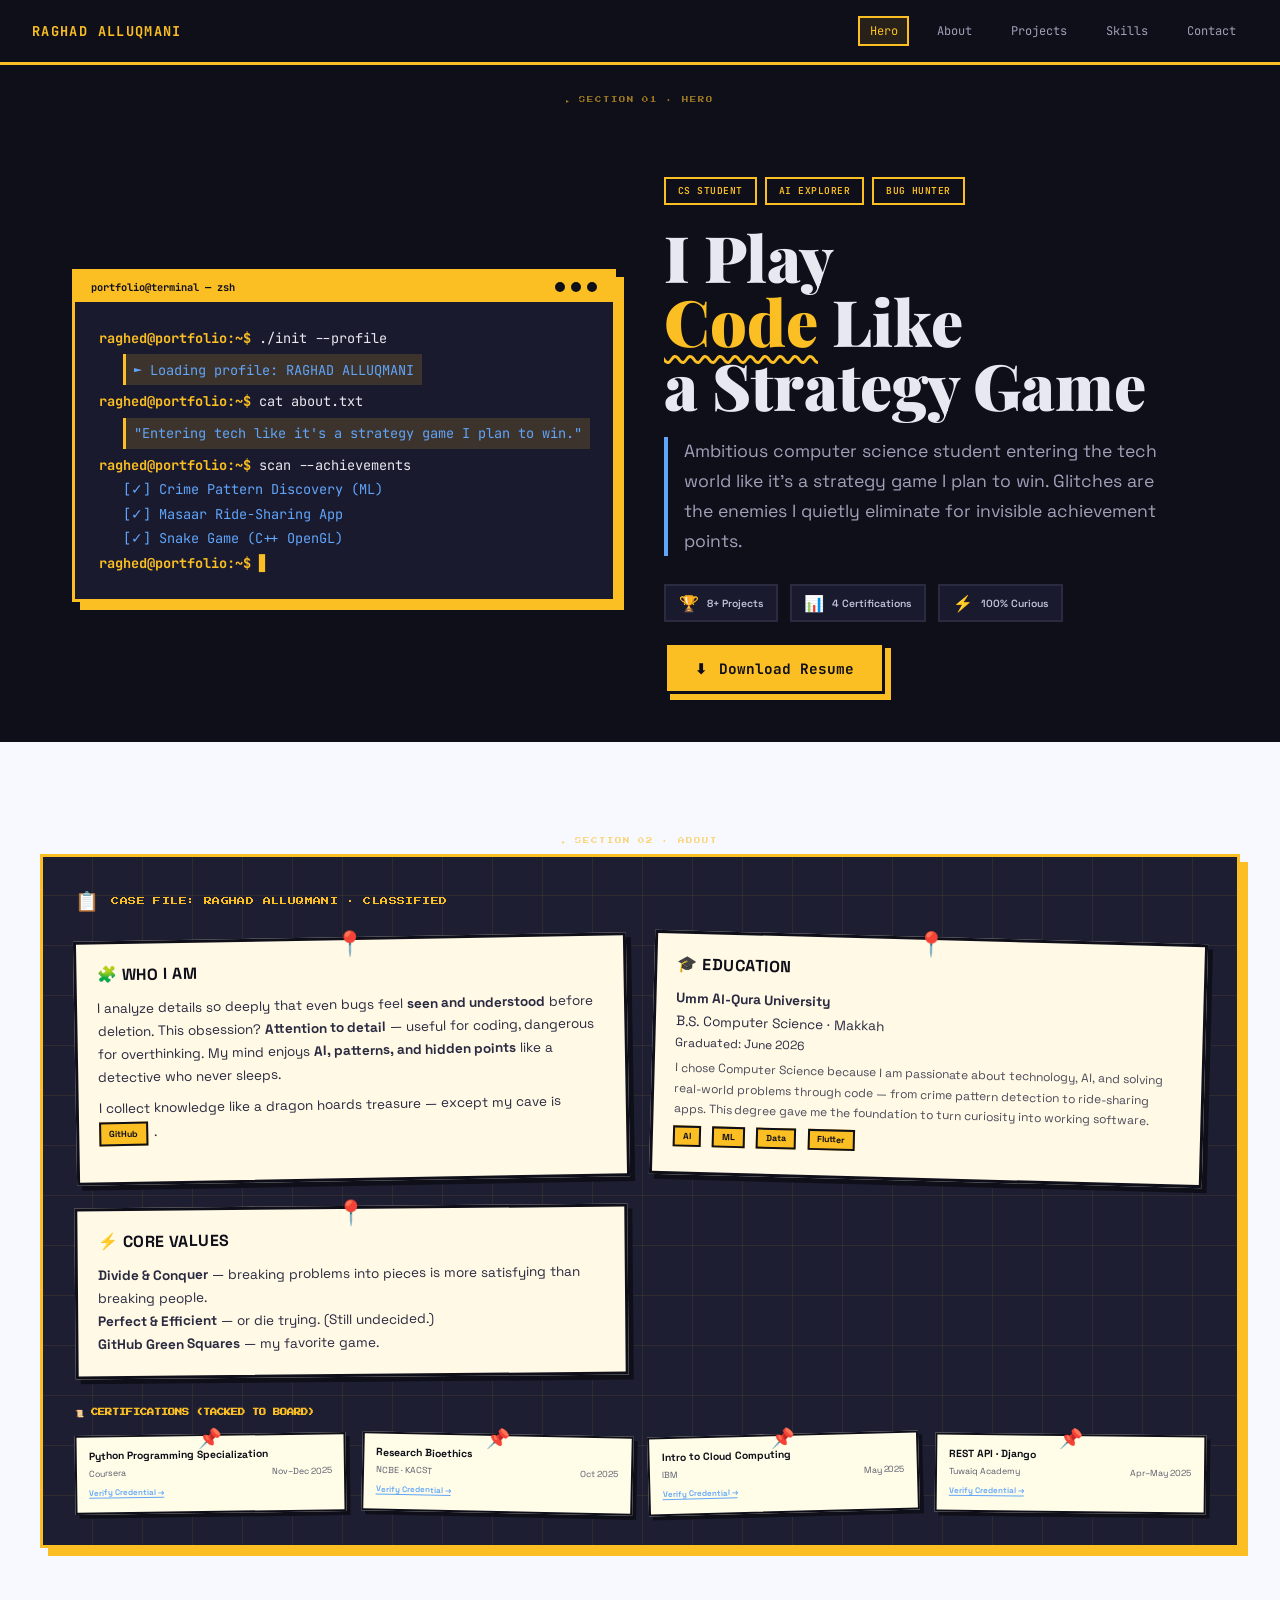
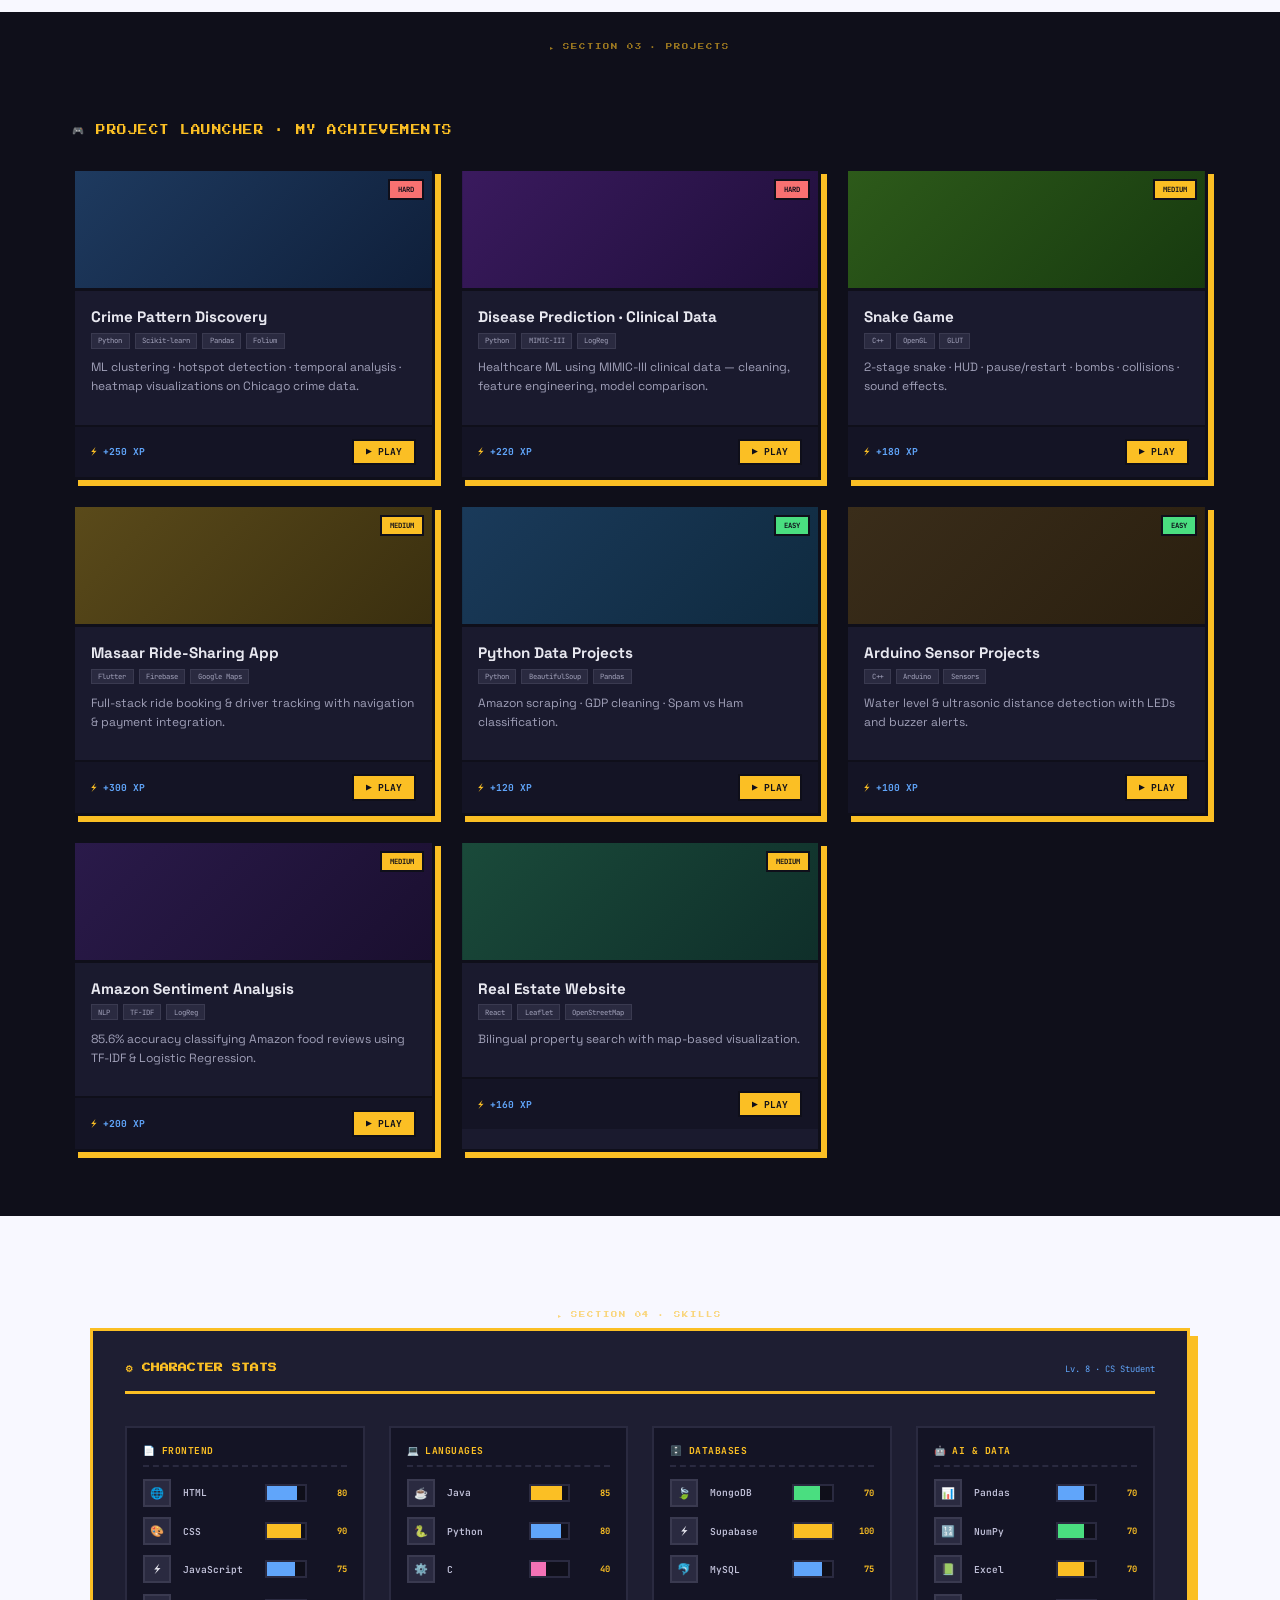
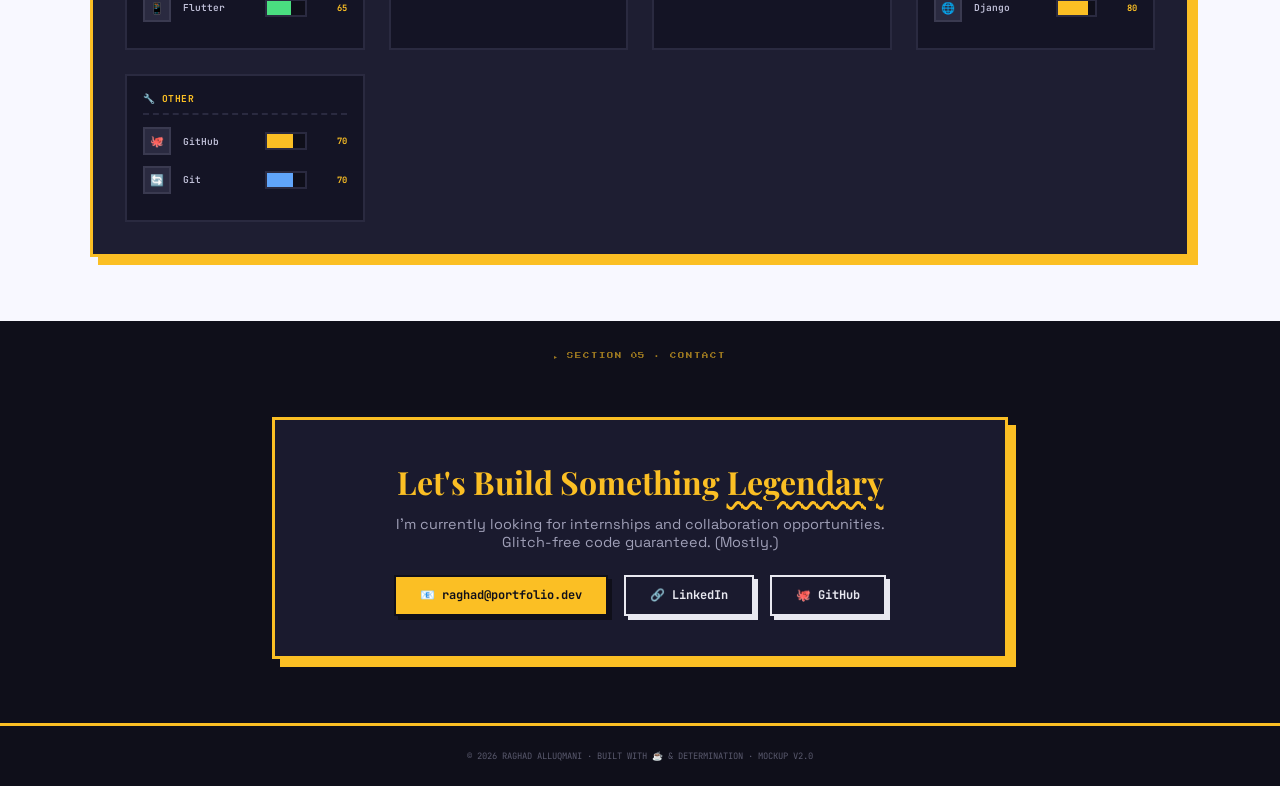
==== commit e5f4f4c4: "add features,edit navbar" ====
--- a/index.html
+++ b/index.html
@@ -65,6 +65,11 @@
       border-color: #fbbf24;
       color: #fbbf24;
     }
+    .mockup-nav a.active {
+      border-color: #fbbf24;
+      color: #fbbf24;
+      background: rgba(251, 191, 36, 0.1);
+    }
 
     /* ============================
        SECTION LABEL
@@ -361,6 +366,19 @@
       margin-top: 0.3rem;
       display: flex;
       justify-content: space-between;
+    }
+    .cert-tack .cert-verify {
+      display: inline-block;
+      margin-top: 0.4rem;
+      font-size: 0.5rem;
+      font-weight: 600;
+      color: #60a5fa;
+      text-decoration: underline;
+      text-underline-offset: 2px;
+      transition: color 0.15s;
+    }
+    .cert-tack .cert-verify:hover {
+      color: #3b82f6;
     }
 
     /* ============================
@@ -687,11 +705,11 @@
       <h1>Raghad Alluqmani </h1>
     </div>
     <nav class="mockup-nav">
-      <a href="#hero-mock">Hero</a>
-      <a href="#about-mock">About</a>
-      <a href="#projects-mock">Projects</a>
-      <a href="#skills-mock">Skills</a>
-      <a href="#cta-mock">Contact</a>
+      <a href="#hero-mock" class="mockup-nav-link">Hero</a>
+      <a href="#about-mock" class="mockup-nav-link">About</a>
+      <a href="#projects-mock" class="mockup-nav-link">Projects</a>
+      <a href="#skills-mock" class="mockup-nav-link">Skills</a>
+      <a href="#cta-mock" class="mockup-nav-link">Contact</a>
     </nav>
   </header>
 
@@ -735,7 +753,7 @@
           <div class="achievement"><span class="icon">⚡</span> 100% Curious</div>
         </div>
         <div>
-          <a href="#" class="btn-primary-mock"><span>⬇</span> Download Resume</a>
+          <a href="back-up_files/acdemic_cv.pdf" class="btn-primary-mock" target="_blank" rel="noopener"><span>⬇</span> Download Resume</a>
         </div>
       </div>
     </div>
@@ -759,7 +777,8 @@
         <div class="pin-card">
           <h3>🎓 Education</h3>
           <p><strong>Umm Al-Qura University</strong><br>B.S. Computer Science · Makkah</p>
-          <p style="font-size:0.75rem;">Expected Grad: June 2026</p>
+          <p style="font-size:0.75rem;">Graduated: June 2026</p>
+          <p style="font-size:0.75rem; color:#4a4a5a; margin-top:0.3rem;">I chose Computer Science because I am passionate about technology, AI, and solving real-world problems through code — from crime pattern detection to ride-sharing apps. This degree gave me the foundation to turn curiosity into working software.</p>
           <div style="display:flex; gap:0.35rem; margin-top:0.4rem; flex-wrap:wrap;">
             <span class="tag">AI</span><span class="tag">ML</span><span class="tag">Data</span><span class="tag">Flutter</span>
           </div>
@@ -776,18 +795,22 @@
             <div class="cert-tack">
               <div class="cert-name">Python Programming Specialization</div>
               <div class="cert-meta"><span>Coursera</span><span>Nov–Dec 2025</span></div>
+              <a class="cert-verify" href="https://coursera.org/share/d4c4a16fa9141b4c5a7bb4c2ea6e2573" target="_blank" rel="noopener">Verify Credential →</a>
             </div>
             <div class="cert-tack">
               <div class="cert-name">Research Bioethics</div>
               <div class="cert-meta"><span>NCBE · KACST</span><span>Oct 2025</span></div>
+              <a class="cert-verify" href="https://drive.google.com/file/d/12Zk4ViXN3cyTiwY6vf5oWvcFVCB-Wzgf/view" target="_blank" rel="noopener">Verify Credential →</a>
             </div>
             <div class="cert-tack">
               <div class="cert-name">Intro to Cloud Computing</div>
               <div class="cert-meta"><span>IBM</span><span>May 2025</span></div>
+              <a class="cert-verify" href="https://coursera.org/share/b1e691c181bb66d9dc1e9d76931c049c" target="_blank" rel="noopener">Verify Credential →</a>
             </div>
             <div class="cert-tack">
               <div class="cert-name">REST API · Django</div>
               <div class="cert-meta"><span>Tuwaiq Academy</span><span>Apr–May 2025</span></div>
+              <a class="cert-verify" href="https://drive.google.com/file/d/1jxPU6psc-9TllHxdFhBuFb8OxfF5qiG3/view" target="_blank" rel="noopener">Verify Credential →</a>
             </div>
           </div>
         </div>
@@ -812,7 +835,7 @@
             <div class="tech-tags"><span class="tech-tag">Python</span><span class="tech-tag">Scikit-learn</span><span class="tech-tag">Pandas</span><span class="tech-tag">Folium</span></div>
             <p>ML clustering · hotspot detection · temporal analysis · heatmap visualizations on Chicago crime data.</p>
           </div>
-          <div class="card-footer"><span class="xp">⚡ <span>+250 XP</span></span><a href="#" class="play-btn">▶ PLAY</a></div>
+          <div class="card-footer"><span class="xp">⚡ <span>+250 XP</span></span><a href="https://github.com/RaghadAi0981/Crime_Pattern_Discovery" target="_blank" rel="noopener" class="play-btn">▶ PLAY</a></div>
         </div>
         <div class="game-card">
           <div class="card-banner" style="background-image: linear-gradient(135deg, #3a1a5e, #1f0f3a);">
@@ -823,7 +846,7 @@
             <div class="tech-tags"><span class="tech-tag">Python</span><span class="tech-tag">MIMIC-III</span><span class="tech-tag">LogReg</span></div>
             <p>Healthcare ML using MIMIC-III clinical data — cleaning, feature engineering, model comparison.</p>
           </div>
-          <div class="card-footer"><span class="xp">⚡ <span>+220 XP</span></span><a href="#" class="play-btn">▶ PLAY</a></div>
+          <div class="card-footer"><span class="xp">⚡ <span>+220 XP</span></span><a href="https://github.com/RaghadAi0981/Disease_Prediction_Using_Clinical_Data" target="_blank" rel="noopener" class="play-btn">▶ PLAY</a></div>
         </div>
         <div class="game-card">
           <div class="card-banner" style="background-image: linear-gradient(135deg, #2d5a1a, #173a0f);">
@@ -834,7 +857,7 @@
             <div class="tech-tags"><span class="tech-tag">C++</span><span class="tech-tag">OpenGL</span><span class="tech-tag">GLUT</span></div>
             <p>2-stage snake · HUD · pause/restart · bombs · collisions · sound effects.</p>
           </div>
-          <div class="card-footer"><span class="xp">⚡ <span>+180 XP</span></span><a href="#" class="play-btn">▶ PLAY</a></div>
+          <div class="card-footer"><span class="xp">⚡ <span>+180 XP</span></span><a href="https://github.com/RaghadAi0981/Snake_Game" target="_blank" rel="noopener" class="play-btn">▶ PLAY</a></div>
         </div>
         <div class="game-card">
           <div class="card-banner" style="background-image: linear-gradient(135deg, #5a4a1a, #3a2f0f);">
@@ -845,7 +868,7 @@
             <div class="tech-tags"><span class="tech-tag">Flutter</span><span class="tech-tag">Firebase</span><span class="tech-tag">Google Maps</span></div>
             <p>Full-stack ride booking & driver tracking with navigation & payment integration.</p>
           </div>
-          <div class="card-footer"><span class="xp">⚡ <span>+300 XP</span></span><a href="#" class="play-btn">▶ PLAY</a></div>
+          <div class="card-footer"><span class="xp">⚡ <span>+300 XP</span></span><a href="https://github.com/RaghadAi0981/PROJECT-1-Masaar" target="_blank" rel="noopener" class="play-btn">▶ PLAY</a></div>
         </div>
         <div class="game-card">
           <div class="card-banner" style="background-image: linear-gradient(135deg, #1a3a5a, #0f2a3f);">
@@ -856,7 +879,7 @@
             <div class="tech-tags"><span class="tech-tag">Python</span><span class="tech-tag">BeautifulSoup</span><span class="tech-tag">Pandas</span></div>
             <p>Amazon scraping · GDP cleaning · Spam vs Ham classification.</p>
           </div>
-          <div class="card-footer"><span class="xp">⚡ <span>+120 XP</span></span><a href="#" class="play-btn">▶ PLAY</a></div>
+          <div class="card-footer"><span class="xp">⚡ <span>+120 XP</span></span><a href="https://github.com/RaghadAi1/Python_Projects_DataScience" target="_blank" rel="noopener" class="play-btn">▶ PLAY</a></div>
         </div>
         <div class="game-card">
           <div class="card-banner" style="background-image: linear-gradient(135deg, #3a2d1a, #2a1f0f);">
@@ -867,7 +890,7 @@
             <div class="tech-tags"><span class="tech-tag">C++</span><span class="tech-tag">Arduino</span><span class="tech-tag">Sensors</span></div>
             <p>Water level & ultrasonic distance detection with LEDs and buzzer alerts.</p>
           </div>
-          <div class="card-footer"><span class="xp">⚡ <span>+100 XP</span></span><a href="#" class="play-btn">▶ PLAY</a></div>
+          <div class="card-footer"><span class="xp">⚡ <span>+100 XP</span></span><a href="https://github.com/RaghadAi0981/Arduino_projects" target="_blank" rel="noopener" class="play-btn">▶ PLAY</a></div>
         </div>
         <div class="game-card">
           <div class="card-banner" style="background-image: linear-gradient(135deg, #2a1a4a, #1a0f2f);">
@@ -878,7 +901,7 @@
             <div class="tech-tags"><span class="tech-tag">NLP</span><span class="tech-tag">TF-IDF</span><span class="tech-tag">LogReg</span></div>
             <p>85.6% accuracy classifying Amazon food reviews using TF-IDF & Logistic Regression.</p>
           </div>
-          <div class="card-footer"><span class="xp">⚡ <span>+200 XP</span></span><a href="#" class="play-btn">▶ PLAY</a></div>
+          <div class="card-footer"><span class="xp">⚡ <span>+200 XP</span></span><a href="https://github.com/RaghadAi0981/Amazon-Fine-Food-Reviews-NLP" target="_blank" rel="noopener" class="play-btn">▶ PLAY</a></div>
         </div>
         <div class="game-card">
           <div class="card-banner" style="background-image: linear-gradient(135deg, #1a4a3a, #0f2f2a);">
@@ -889,7 +912,7 @@
             <div class="tech-tags"><span class="tech-tag">React</span><span class="tech-tag">Leaflet</span><span class="tech-tag">OpenStreetMap</span></div>
             <p>Bilingual property search with map-based visualization.</p>
           </div>
-          <div class="card-footer"><span class="xp">⚡ <span>+160 XP</span></span><a href="#" class="play-btn">▶ PLAY</a></div>
+          <div class="card-footer"><span class="xp">⚡ <span>+160 XP</span></span><a href="https://github.com/RaghadAi0981/Property_Management" target="_blank" rel="noopener" class="play-btn">▶ PLAY</a></div>
         </div>
       </div>
     </div>
@@ -951,9 +974,9 @@
         <h2>Let's Build Something <span style="text-decoration:underline wavy #fbbf24 3px; text-underline-offset:6px;">Legendary</span></h2>
         <p>I'm currently looking for internships and collaboration opportunities.<br>Glitch-free code guaranteed. (Mostly.)</p>
         <div class="btn-row">
-          <a href="#" class="primary">📧 raghad@portfolio.dev</a>
-          <a href="#" class="secondary">🔗 LinkedIn</a>
-          <a href="#" class="secondary">🐙 GitHub</a>
+          <a href="mailto:raghad.alluqmani@example.com" class="primary">📧 raghad@portfolio.dev</a>
+          <a href="https://www.linkedin.com/in/raghad-alqmani-062a86299/" class="secondary" target="_blank" rel="noopener">🔗 LinkedIn</a>
+          <a href="https://github.com/RaghadAi1" class="secondary" target="_blank" rel="noopener">🐙 GitHub</a>
         </div>
       </div>
     </div>
@@ -963,5 +986,43 @@
     <span>© 2026 RAGHAD ALLUQMANI · BUILT WITH ☕ & DETERMINATION · MOCKUP V2.0</span>
   </footer>
 
+  <!-- ============================
+       NAV ACTIVE LINK TRACKING — INLINE SCRIPT
+       ============================ -->
+  <script>
+    (function() {
+      'use strict';
+
+      // Highlight active nav link on scroll
+      const sections = document.querySelectorAll('section[id]');
+      const navLinks = document.querySelectorAll('.mockup-nav-link');
+
+      function updateActiveNav() {
+        let currentId = '';
+        const scrollY = window.scrollY + 100;
+
+        sections.forEach(function(section) {
+          const top = section.offsetTop;
+          const height = section.offsetHeight;
+          if (scrollY >= top && scrollY < top + height) {
+            currentId = section.getAttribute('id');
+          }
+        });
+
+        navLinks.forEach(function(link) {
+          link.classList.remove('active');
+          const href = link.getAttribute('href');
+          if (href === '#' + currentId) {
+            link.classList.add('active');
+          }
+        });
+      }
+
+      // Run on scroll with passive flag for performance
+      window.addEventListener('scroll', updateActiveNav, { passive: true });
+      window.addEventListener('resize', updateActiveNav, { passive: true });
+      updateActiveNav();
+    })();
+  </script>
 </body>
 </html>
